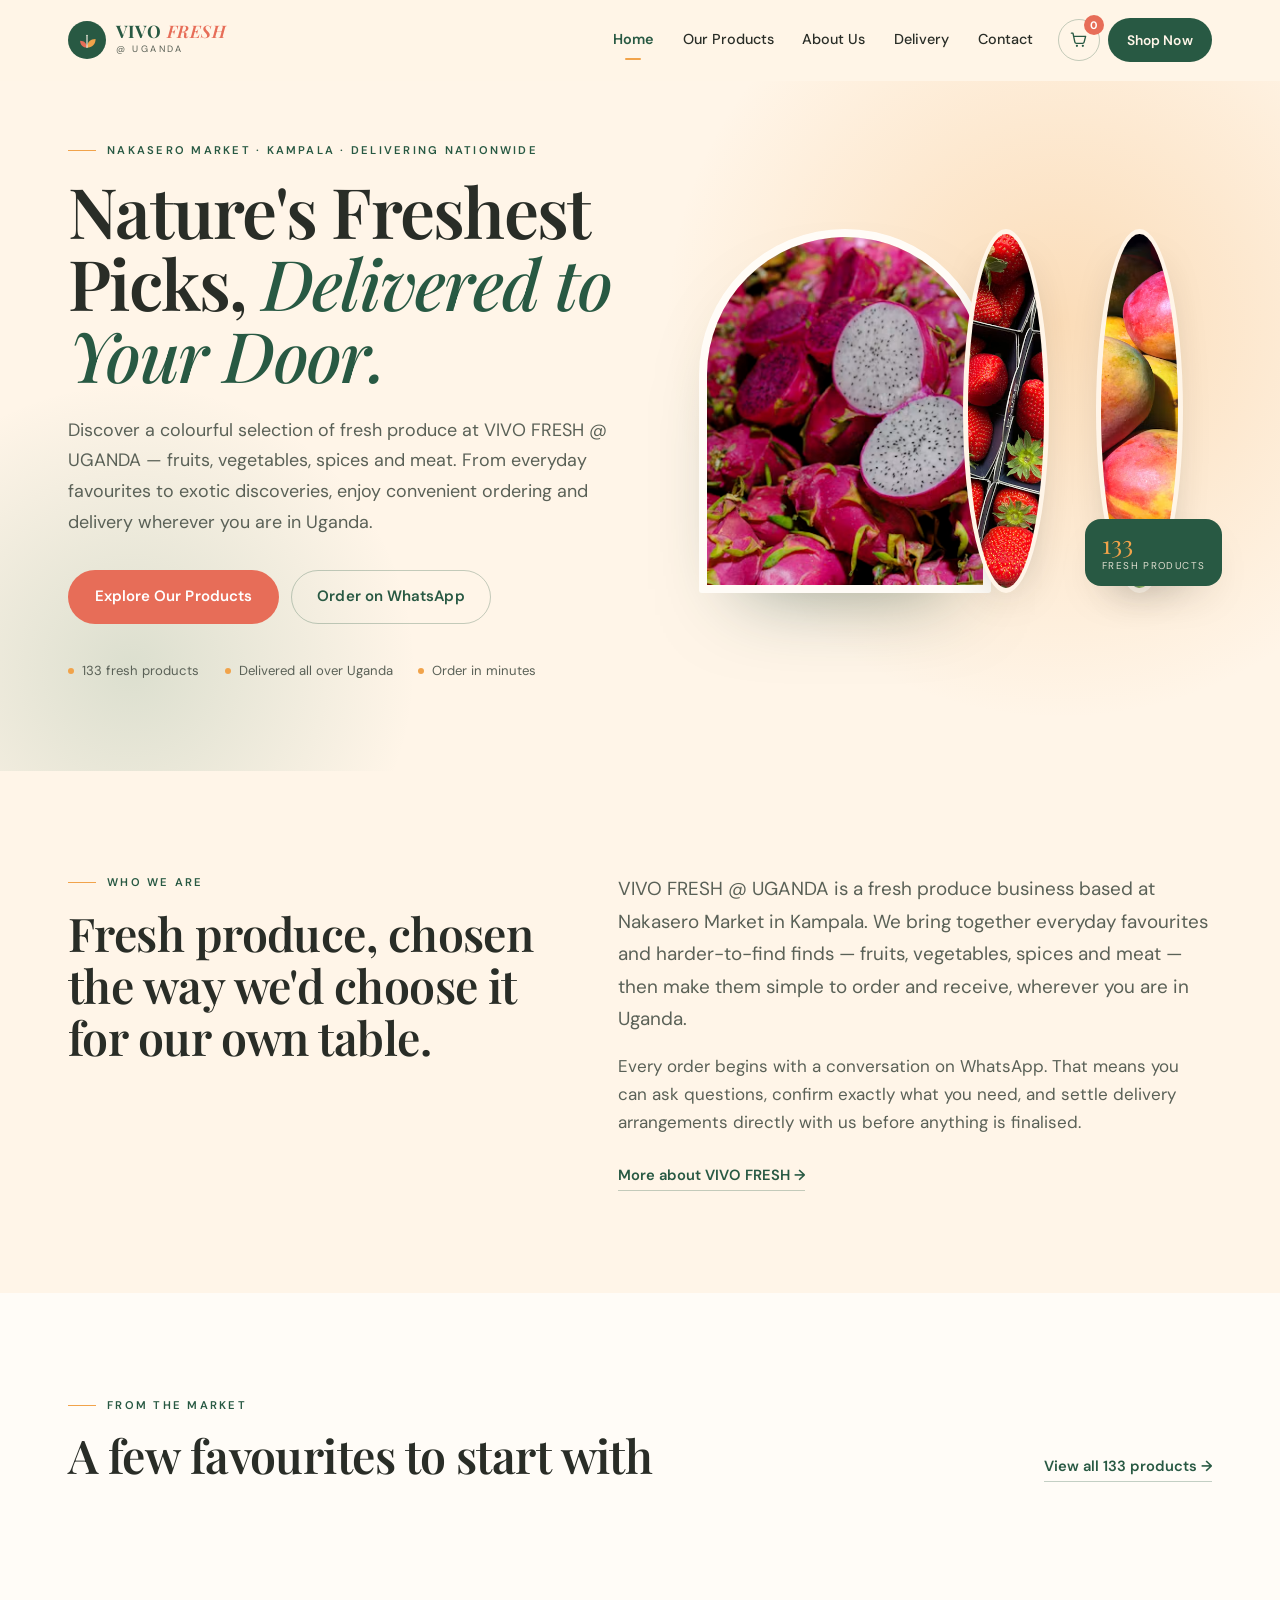
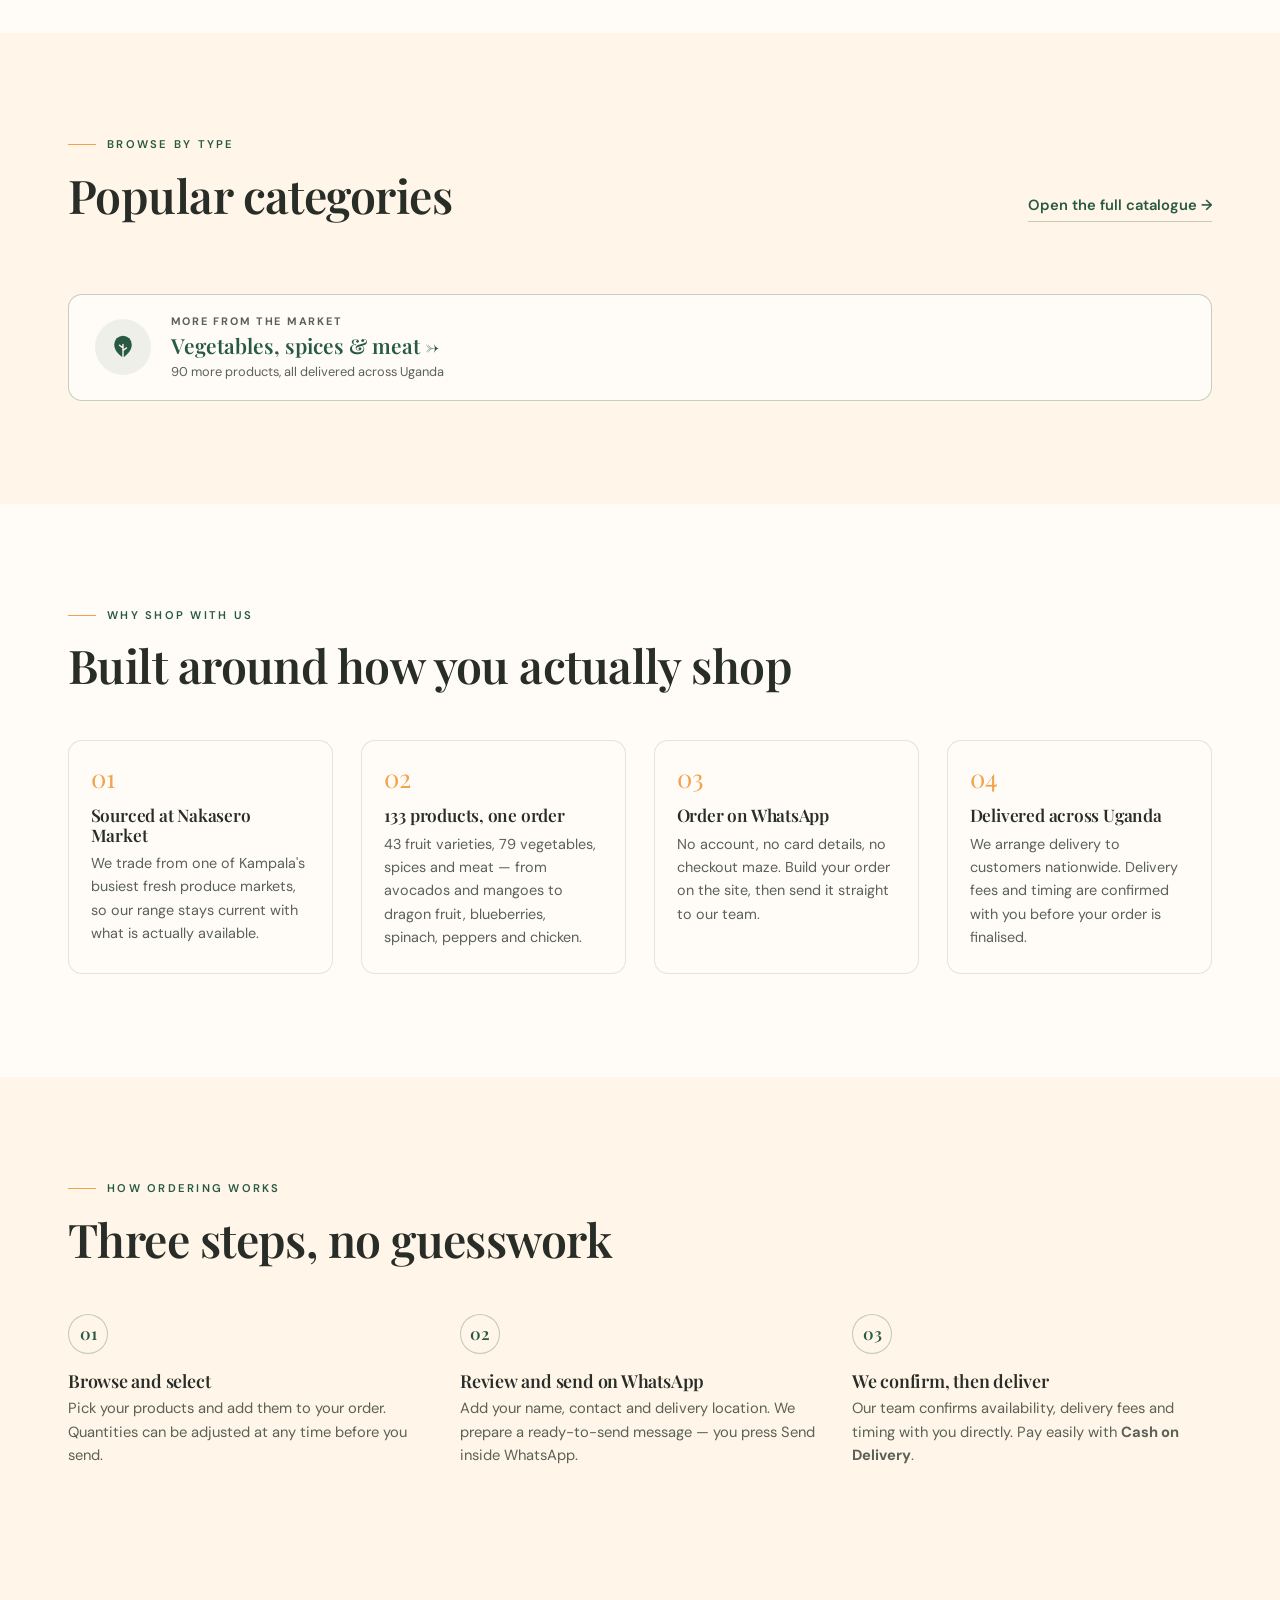
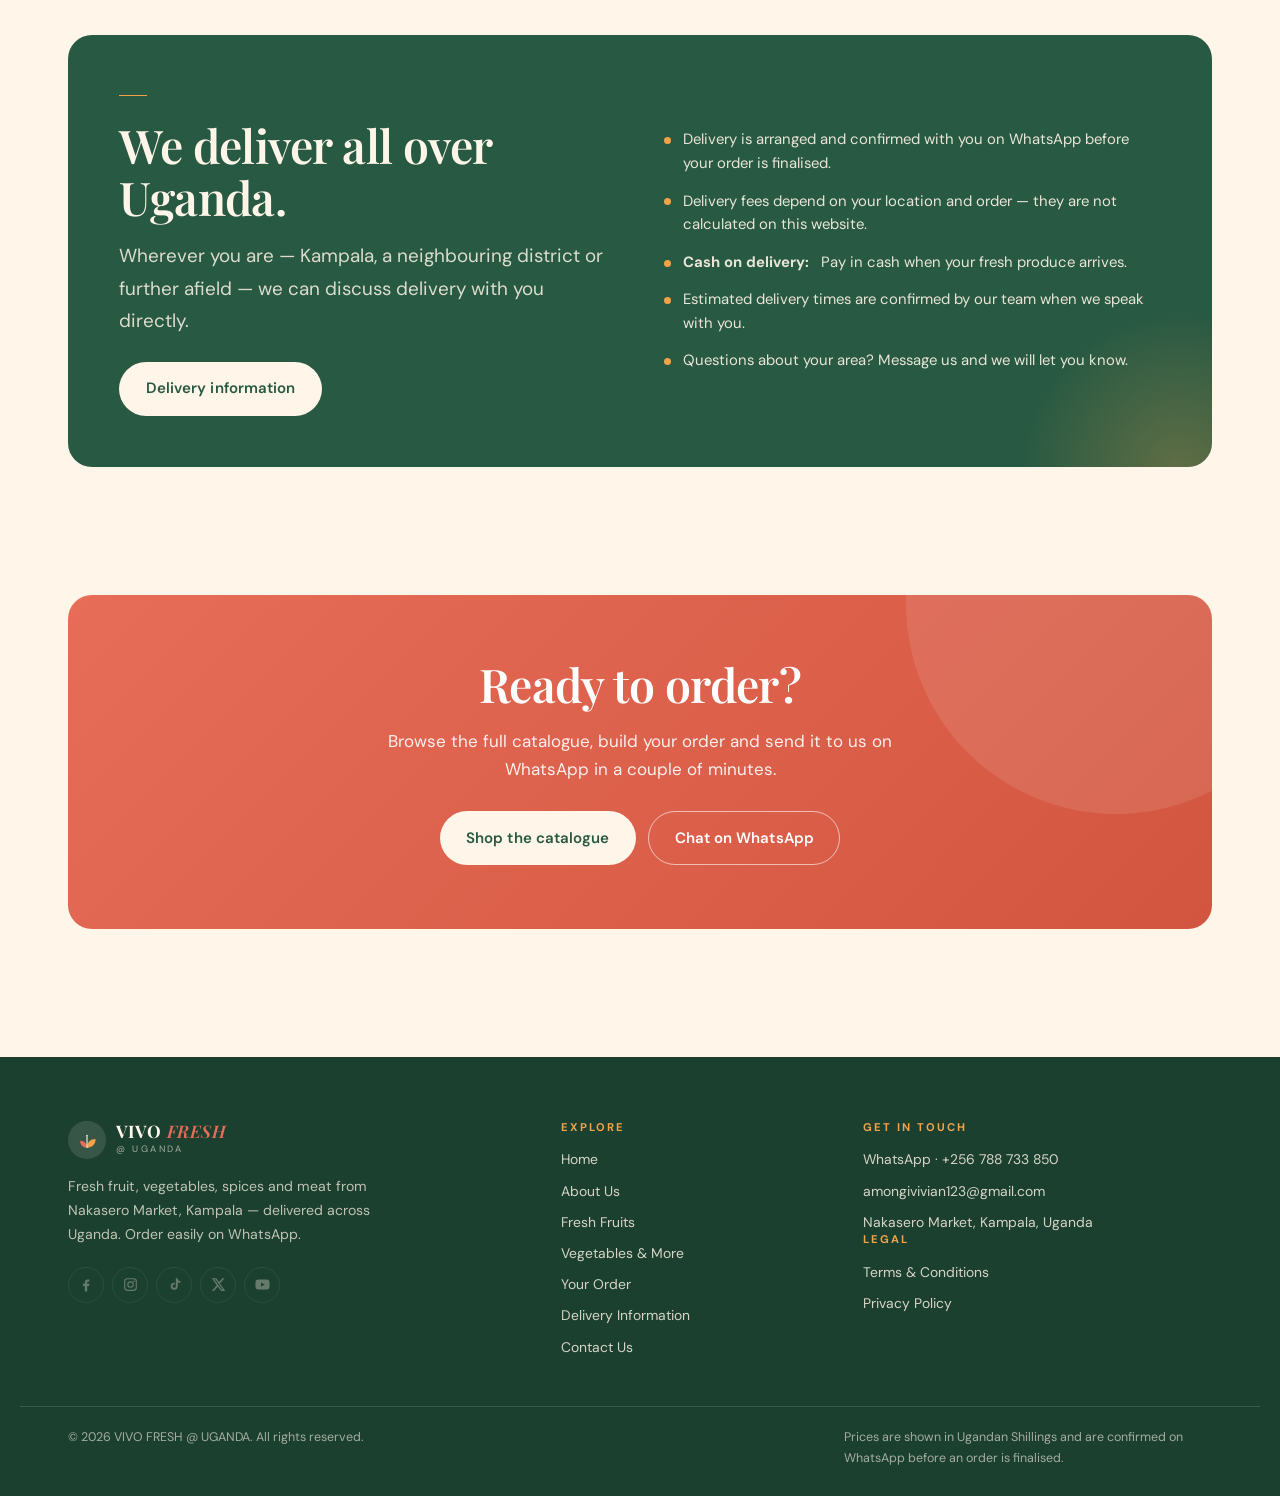
==== index.html @ 8c0b0920 "mobile view fixed and limited on text in forms" ====
<!doctype html>
<html lang="en" class="no-js">

<head>
    <meta charset="utf-8" />
    <meta name="viewport" content="width=device-width, initial-scale=1" />
    <title>
        VIVO FRESH @ UGANDA — Fresh Fruit, Vegetables, Spices &amp; Meat Delivered
    </title>
    <meta name="description"
        content="VIVO FRESH @ UGANDA brings fresh fruits, vegetables, spices and meat from Nakasero Market, Kampala to your door. 133 products. Order easily on WhatsApp, delivered all over Uganda." />
    <link rel="canonical" href="https://vivofreshuganda.com/" />
    <meta name="theme-color" content="#285943" />

    <meta property="og:type" content="website" />
    <meta property="og:site_name" content="VIVO FRESH @ UGANDA" />
    <meta property="og:title" content="VIVO FRESH @ UGANDA — Nature's Freshest Picks, Delivered to Your Door" />
    <meta property="og:description"
        content="Discover fresh fruits, vegetables, spices and meat from Nakasero Market, Kampala — delivered all over Uganda. Order on WhatsApp." />
    <meta property="og:url" content="https://vivofreshuganda.com/" />
    <meta property="og:image" content="https://vivofreshuganda.com/assets/images/banners/og-image.jpg" />
    <meta name="twitter:card" content="summary_large_image" />

    <link rel="icon"
        href="data:image/svg+xml,%3Csvg xmlns='http://www.w3.org/2000/svg' viewBox='0 0 64 64'%3E%3Crect width='64' height='64' rx='14' fill='%23285943'/%3E%3Cpath d='M32 48c0-13 9-22 22-22 0 13-9 22-22 22z' fill='%23F1A34A'/%3E%3Cpath d='M32 48c0-9.5-6.5-16-16-16 0 9.5 6.5 16 16 16z' fill='%23E76D58'/%3E%3C/svg%3E" />

    <link rel="preconnect" href="https://fonts.googleapis.com" />
    <link rel="preconnect" href="https://fonts.gstatic.com" crossorigin />
    <link
        href="https://fonts.googleapis.com/css2?family=DM+Sans:ital,opsz,wght@0,9..40,300;0,9..40,400;0,9..40,500;0,9..40,700;1,9..40,400&family=Playfair+Display:ital,wght@0,400;0,500;0,600;0,700;1,400;1,600&display=swap"
        rel="stylesheet" />

    <link rel="stylesheet" href="css/style.css" />
    <link rel="stylesheet" href="css/responsive.css" />
    <link rel="stylesheet" href="css/animations.css" />
    <script>
        document.documentElement.classList.remove("no-js");
        document.documentElement.classList.add("js");
    </script>

    <script type="application/ld+json">
      {
        "@context": "https://schema.org",
        "@type": "GroceryStore",
        "name": "VIVO FRESH @ UGANDA",
        "description": "Fresh fruit, vegetable, spice and meat retailer based at Nakasero Market, Kampala, delivering across Uganda.",
        "url": "https://vivofreshuganda.com/",
        "email": "amongivivian123@gmail.com",
        "telephone": "+256788733850",
        "priceRange": "UGX",
        "currenciesAccepted": "UGX",
        "address": {
          "@type": "PostalAddress",
          "streetAddress": "Nakasero Market",
          "addressLocality": "Kampala",
          "addressCountry": "UG"
        },
        "areaServed": { "@type": "Country", "name": "Uganda" }
      }
    </script>
</head>

<body>
    <a class="skip-link" href="#main">Skip to content</a>

    <header class="site-header" id="siteHeader">
        <div class="wrap header__inner">
            <a class="brand" href="index.html" aria-label="VIVO FRESH @ UGANDA — Home">
                <span class="brand__mark" aria-hidden="true">
                    <svg viewBox="0 0 32 32" fill="none">
                        <path d="M16 27c0-7.5 5-12.5 12.5-12.5C28.5 22 23.5 27 16 27Z" fill="#F1A34A" />
                        <path d="M16 27c0-6-4-10-10-10 0 6 4 10 10 10Z" fill="#E76D58" />
                        <path d="M16 27V9" stroke="#FFF5E8" stroke-width="1.6" stroke-linecap="round" />
                    </svg>
                </span>
                <span class="brand__text">
                    <span class="brand__name">VIVO <em>FRESH</em></span>
                    <span class="brand__sub">@ Uganda</span>
                </span>
            </a>

            <nav class="nav" id="primaryNav" aria-label="Primary navigation">
                <ul class="nav__list">
                    <li>
                        <a class="nav__link" href="index.html" aria-current="page">Home</a>
                    </li>
                    <li><a class="nav__link" href="products.html">Our Products</a></li>
                    <li><a class="nav__link" href="about.html">About Us</a></li>
                    <li><a class="nav__link" href="delivery.html">Delivery</a></li>
                    <li><a class="nav__link" href="contact.html">Contact</a></li>
                </ul>
                <a class="btn btn--coral nav__cta" href="products.html">Shop Now</a>
            </nav>

            <div class="header__actions">
                <a class="cart-link" href="cart.html" aria-label="View your order">
                    <svg viewBox="0 0 24 24" fill="none" aria-hidden="true">
                        <path d="M3 4h2l2.4 11.2a2 2 0 0 0 2 1.6h7.7a2 2 0 0 0 2-1.55L21 8H6" stroke="currentColor"
                            stroke-width="1.7" stroke-linecap="round" stroke-linejoin="round" />
                        <circle cx="10" cy="20" r="1.4" fill="currentColor" />
                        <circle cx="17.5" cy="20" r="1.4" fill="currentColor" />
                    </svg>
                    <span class="cart-link__count js-cart-count" data-count="0">0</span>
                </a>
                <a class="btn btn--primary btn--sm header__shop" href="products.html">Shop Now</a>
                <button class="nav-toggle" id="navToggle" type="button" aria-expanded="false" aria-controls="primaryNav"
                    aria-label="Open menu">
                    <span></span><span></span><span></span>
                </button>
            </div>
        </div>
    </header>

    <main id="main">
        <!-- ============ HERO ============ -->
        <section class="hero">
            <div class="hero__glow" aria-hidden="true"></div>
            <div class="hero__blob" aria-hidden="true"></div>
            <div class="wrap hero__inner">
                <div class="hero__copy">
                    <p class="eyebrow">
                        Nakasero Market · Kampala · Delivering nationwide
                    </p>
                    <h1 class="hero__title">
                        Nature's Freshest Picks, <em>Delivered to Your Door.</em>
                    </h1>
                    <p class="hero__lede">
                        Discover a colourful selection of fresh produce at VIVO FRESH @
                        UGANDA — fruits, vegetables, spices and meat. From everyday
                        favourites to exotic discoveries, enjoy convenient ordering and
                        delivery wherever you are in Uganda.
                    </p>
                    <div class="hero__actions">
                        <a class="btn btn--coral" href="products.html">Explore Our Products</a>
                        <a class="btn btn--ghost" href="#" data-wa="general">Order on WhatsApp</a>
                    </div>
                    <ul class="hero__meta">
                        <li>133 fresh products</li>
                        <li>Delivered all over Uganda</li>
                        <li>Order in minutes</li>
                    </ul>
                </div>

                <div class="hero__art">
                    <div class="hero__arch" data-media data-tone="exotic">
                        <img src="assets/images/fruits/dragon-fruit.avif"
                            alt="Fresh dragon fruit from VIVO FRESH @ UGANDA" width="440" height="550" onerror="
                  this.parentNode.classList.add('is-fallback');
                  this.remove();
                " />
                        <span class="media-fallback">Dragon Fruit</span>
                    </div>
                    <div class="hero__chip hero__chip--a" data-media data-tone="berries">
                        <img src="assets/images/fruits/strawberrie.avif" alt="Fresh strawberries" width="128"
                            height="128" onerror="
                  this.parentNode.classList.add('is-fallback');
                  this.remove();
                " />
                        <span class="media-fallback">Strawberries</span>
                    </div>
                    <div class="hero__chip hero__chip--b" data-media data-tone="tropical">
                        <img src="assets/images/fruits/mangoes.avif" alt="Fresh mangoes" width="128" height="128"
                            onerror="
                  this.parentNode.classList.add('is-fallback');
                  this.remove();
                " />
                        <span class="media-fallback">Mangoes</span>
                    </div>
                    <div class="hero__badge">
                        <span class="hero__badge-num">133</span>
                        <span class="hero__badge-txt">fresh products</span>
                    </div>
                </div>
            </div>
        </section>

        <!-- ============ INTRO ============ -->
        <section class="section intro">
            <div class="wrap intro__inner">
                <div class="intro__aside reveal">
                    <p class="eyebrow">Who we are</p>
                    <h2 class="h2">
                        Fresh produce, chosen the way we'd choose it for our own table.
                    </h2>
                </div>
                <div class="intro__body reveal">
                    <p class="lede">
                        VIVO FRESH @ UGANDA is a fresh produce business based at Nakasero
                        Market in Kampala. We bring together everyday favourites and
                        harder-to-find finds — fruits, vegetables, spices and meat — then
                        make them simple to order and receive, wherever you are in Uganda.
                    </p>
                    <p class="body-text" style="margin-top: 1rem">
                        Every order begins with a conversation on WhatsApp. That means you
                        can ask questions, confirm exactly what you need, and settle
                        delivery arrangements directly with us before anything is
                        finalised.
                    </p>
                    <p style="margin-top: 1.5rem">
                        <a class="link-arrow" href="about.html">More about VIVO FRESH →</a>
                    </p>
                </div>
            </div>
        </section>

        <!-- ============ FEATURED ============ -->
        <section class="section section--cream">
            <div class="wrap">
                <header class="section__head">
                    <div>
                        <p class="eyebrow">From the market</p>
                        <h2 class="h2">A few favourites to start with</h2>
                    </div>
                    <a class="link-arrow" href="products.html">View all 133 products →</a>
                </header>
                <div class="pgrid" id="featuredGrid"></div>
            </div>
        </section>

        <!-- ============ CATEGORIES ============ -->
        <section class="section">
            <div class="wrap">
                <header class="section__head">
                    <div>
                        <p class="eyebrow">Browse by type</p>
                        <h2 class="h2">Popular categories</h2>
                    </div>
                    <a class="link-arrow" href="products.html">Open the full catalogue →</a>
                </header>
                <div class="catgrid" id="categoryGrid"></div>
                <div style="margin-top: 1.5rem">
                    <a class="sector-switch" href="vegetables.html">
                        <span class="sector-switch__icon" aria-hidden="true">
                            <svg viewBox="0 0 32 32" fill="none">
                                <path d="M16 28c6-4 10-9 10-15a10 10 0 0 0-20 0c0 6 4 11 10 15z" fill="#285943" />
                                <path d="M16 28V13M16 17l-4-3M16 20l4-3" stroke="#FFF5E8" stroke-width="1.6"
                                    stroke-linecap="round" />
                            </svg>
                        </span>
                        <span class="sector-switch__text">
                            <span class="sector-switch__eyebrow">More from the market</span>
                            <span class="sector-switch__title">Vegetables, spices &amp; meat →</span>
                            <span class="sector-switch__sub">90 more products, all delivered across Uganda</span>
                        </span>
                    </a>
                </div>
            </div>
        </section>

        <!-- ============ WHY SHOP ============ -->
        <section class="section section--cream">
            <div class="wrap">
                <header class="section__head">
                    <div>
                        <p class="eyebrow">Why shop with us</p>
                        <h2 class="h2">Built around how you actually shop</h2>
                    </div>
                </header>
                <div class="valuegrid">
                    <article class="value reveal">
                        <span class="value__num">01</span>
                        <h3 class="value__title">Sourced at Nakasero Market</h3>
                        <p class="value__text">
                            We trade from one of Kampala's busiest fresh produce markets, so
                            our range stays current with what is actually available.
                        </p>
                    </article>
                    <article class="value reveal">
                        <span class="value__num">02</span>
                        <h3 class="value__title">133 products, one order</h3>
                        <p class="value__text">
                            43 fruit varieties, 79 vegetables, spices and meat — from
                            avocados and mangoes to dragon fruit, blueberries, spinach,
                            peppers and chicken.
                        </p>
                    </article>
                    <article class="value reveal">
                        <span class="value__num">03</span>
                        <h3 class="value__title">Order on WhatsApp</h3>
                        <p class="value__text">
                            No account, no card details, no checkout maze. Build your order
                            on the site, then send it straight to our team.
                        </p>
                    </article>
                    <article class="value reveal">
                        <span class="value__num">04</span>
                        <h3 class="value__title">Delivered across Uganda</h3>
                        <p class="value__text">
                            We arrange delivery to customers nationwide. Delivery fees and
                            timing are confirmed with you before your order is finalised.
                        </p>
                    </article>
                </div>
            </div>
        </section>

        <!-- ============ HOW IT WORKS ============ -->
        <section class="section">
            <div class="wrap">
                <header class="section__head">
                    <div>
                        <p class="eyebrow">How ordering works</p>
                        <h2 class="h2">Three steps, no guesswork</h2>
                    </div>
                </header>
                <div class="steps">
                    <div class="step reveal">
                        <h3 class="step__title">Browse and select</h3>
                        <p class="step__text">
                            Pick your products and add them to your order. Quantities can be
                            adjusted at any time before you send.
                        </p>
                    </div>
                    <div class="step reveal">
                        <h3 class="step__title">Review and send on WhatsApp</h3>
                        <p class="step__text">
                            Add your name, contact and delivery location. We prepare a
                            ready-to-send message — you press Send inside WhatsApp.
                        </p>
                    </div>
                    <div class="step reveal">
                        <h3 class="step__title">We confirm, then deliver</h3>
                        <p class="step__text">
                            Our team confirms availability, delivery fees and timing with you directly. Pay easily with <strong>Cash on Delivery</strong>.
                        </p>
                    </div>
                </div>
            </div>
        </section>

        <!-- ============ DELIVERY ============ -->
        <section class="section section--tight">
            <div class="wrap">
                <div class="delivery-panel reveal">
                    <div>
                        <p class="eyebrow">Nationwide delivery</p>
                        <h2 class="h2">We deliver all over Uganda.</h2>
                        <p class="lede" style="margin-top: 1rem">
                            Wherever you are — Kampala, a neighbouring district or further
                            afield — we can discuss delivery with you directly.
                        </p>
                        <p style="margin-top: 1.5rem">
                            <a class="btn btn--light" href="delivery.html">Delivery information</a>
                        </p>
                    </div>
                    <ul class="delivery-panel__list">
                        <li>
                            Delivery is arranged and confirmed with you on WhatsApp before
                            your order is finalised.
                        </li>
                        <li>
                            Delivery fees depend on your location and order — they are not
                            calculated on this website.
                        </li>
                        <li>
                            <strong>Cash on delivery:</strong> Pay in cash when your fresh
                            produce arrives.
                        </li>
                        <li>
                            Estimated delivery times are confirmed by our team when we speak
                            with you.
                        </li>
                        <li>
                            Questions about your area? Message us and we will let you know.
                        </li>
                    </ul>
                </div>
            </div>
        </section>

        <!-- ============ CTA ============ -->
        <section class="section section--tight">
            <div class="wrap">
                <div class="cta-banner reveal">
                    <h2 class="h2">Ready to order?</h2>
                    <p>
                        Browse the full catalogue, build your order and send it to us on
                        WhatsApp in a couple of minutes.
                    </p>
                    <div class="cta-banner__actions">
                        <a class="btn btn--light" href="products.html">Shop the catalogue</a>
                        <a class="btn btn--ghost" href="#" data-wa="general"
                            style="border-color: rgba(255, 255, 255, 0.6); color: #fff">Chat on WhatsApp</a>
                    </div>
                </div>
            </div>
        </section>
    </main>

    <footer class="site-footer">
        <div class="wrap footer__inner">
            <div class="footer__about">
                <a class="brand brand--footer" href="index.html" aria-label="VIVO FRESH @ UGANDA — Home">
                    <span class="brand__mark" aria-hidden="true">
                        <svg viewBox="0 0 32 32" fill="none">
                            <path d="M16 27c0-7.5 5-12.5 12.5-12.5C28.5 22 23.5 27 16 27Z" fill="#F1A34A" />
                            <path d="M16 27c0-6-4-10-10-10 0 6 4 10 10 10Z" fill="#E76D58" />
                            <path d="M16 27V9" stroke="#FFF5E8" stroke-width="1.6" stroke-linecap="round" />
                        </svg>
                    </span>
                    <span class="brand__text">
                        <span class="brand__name">VIVO <em>FRESH</em></span>
                        <span class="brand__sub">@ Uganda</span>
                    </span>
                </a>
                <p>
                    Fresh fruit, vegetables, spices and meat from Nakasero Market,
                    Kampala — delivered across Uganda. Order easily on WhatsApp.
                </p>
                <div class="footer__social" data-social-list aria-label="Social media"></div>
            </div>

            <nav class="footer__col" aria-label="Footer navigation">
                <h3>Explore</h3>
                <ul>
                    <li><a href="index.html">Home</a></li>
                    <li><a href="about.html">About Us</a></li>
                    <li><a href="products.html">Fresh Fruits</a></li>
                    <li><a href="vegetables.html">Vegetables &amp; More</a></li>
                    <li><a href="cart.html">Your Order</a></li>
                    <li><a href="delivery.html">Delivery Information</a></li>
                    <li><a href="contact.html">Contact Us</a></li>
                </ul>
            </nav>

            <div class="footer__col">
                <h3>Get in touch</h3>
                <ul>
                    <li>
                        <a href="https://wa.me/256788733850" target="_blank" rel="noopener">WhatsApp · +256 788 733
                            850</a>
                    </li>
                    <li>
                        <a href="mailto:amongivivian123@gmail.com">amongivivian123@gmail.com</a>
                    </li>
                    <li>Nakasero Market, Kampala, Uganda</li>
                </ul>
                <h3>Legal</h3>
                <ul>
                    <li><a href="legal/terms.html">Terms &amp; Conditions</a></li>
                    <li><a href="legal/privacy.html">Privacy Policy</a></li>
                </ul>
            </div>
        </div>

        <div class="wrap footer__base">
            <p>
                © <span class="js-year">2026</span> VIVO FRESH @ UGANDA. All rights
                reserved.
            </p>
            <p class="footer__note">
                Prices are shown in Ugandan Shillings and are confirmed on WhatsApp
                before an order is finalised.
            </p>
        </div>
    </footer>

    <script src="js/config.js"></script>
    <script src="js/data/fruits.js"></script>
    <script src="js/data/vegetables.js"></script>
    <script src="js/whatsapp.js"></script>
    <script src="js/cart.js"></script>
    <script src="js/products.js"></script>
    <script src="js/order-form.js"></script>
    <script src="js/main.js"></script>
</body>

</html>
---- css/style.css ----
/* ============================================================
   VIVO FRESH @ UGANDA — CORE STYLES
   ============================================================ */

/* ---------- Tokens ---------- */
:root {
  --green: #285943;
  --green-deep: #1c4030;
  --green-soft: #3c7a5c;
  --gold: #f1a34a;
  --gold-soft: #f7c98b;
  --coral: #e76d58;
  --coral-deep: #d2553f;
  --cream: #fff5e8;
  --cream-deep: #f6e7d2;
  --charcoal: #292d27;
  --muted: #5a6157;
  --white: #fffcf7;
  --line: rgba(40, 89, 67, 0.14);
  --line-strong: rgba(40, 89, 67, 0.28);

  --font-display: "Playfair Display", Georgia, "Times New Roman", serif;
  --font-sans:
    "DM Sans", system-ui, -apple-system, "Segoe UI", Roboto, sans-serif;

  --wrap: 1240px;
  --gutter: clamp(18px, 4vw, 48px);
  --header-h: 72px;

  --radius-sm: 8px;
  --radius: 14px;
  --radius-lg: 24px;

  --shadow-sm: 0 2px 10px rgba(41, 45, 39, 0.06);
  --shadow: 0 18px 44px -22px rgba(41, 45, 39, 0.38);
  --shadow-lg: 0 40px 80px -44px rgba(28, 64, 48, 0.5);

  --ease: cubic-bezier(0.22, 0.61, 0.36, 1);
}

/* ---------- Reset & base ---------- */
*,
*::before,
*::after {
  box-sizing: border-box;
}

html {
  -webkit-text-size-adjust: 100%;
  scroll-behavior: smooth;
  scroll-padding-top: calc(var(--header-h) + 16px);
}
@media (prefers-reduced-motion: reduce) {
  html {
    scroll-behavior: auto;
  }
}

body {
  margin: 0;
  font-family: var(--font-sans);
  font-size: clamp(1rem, 0.97rem + 0.18vw, 1.0625rem);
  line-height: 1.65;
  color: var(--charcoal);
  background: var(--cream);
  -webkit-font-smoothing: antialiased;
  -moz-osx-font-smoothing: grayscale;
  overflow-x: hidden;
}

img,
svg {
  max-width: 100%;
}
img {
  height: auto;
  display: block;
}
a {
  color: inherit;
}
button {
  font: inherit;
  color: inherit;
}
p {
  margin: 0;
}
ul,
ol {
  margin: 0;
  padding: 0;
  list-style: none;
}

h1,
h2,
h3,
h4 {
  font-family: var(--font-display);
  font-weight: 600;
  line-height: 1.12;
  letter-spacing: -0.012em;
  margin: 0;
  color: var(--charcoal);
}

:focus-visible {
  outline: 3px solid var(--gold);
  outline-offset: 3px;
  border-radius: 4px;
}

.skip-link {
  position: absolute;
  left: -9999px;
  top: 0;
  z-index: 999;
  background: var(--green);
  color: #fff;
  padding: 0.8rem 1.2rem;
  border-radius: 0 0 var(--radius-sm) 0;
  text-decoration: none;
  font-weight: 600;
}
.skip-link:focus {
  left: 0;
}

.sr-only {
  position: absolute;
  width: 1px;
  height: 1px;
  padding: 0;
  margin: -1px;
  overflow: hidden;
  clip: rect(0 0 0 0);
  white-space: nowrap;
  border: 0;
}

/* ---------- Layout utilities ---------- */
.wrap {
  width: 100%;
  max-width: var(--wrap);
  margin-inline: auto;
  padding-inline: var(--gutter);
}

.section {
  padding-block: clamp(56px, 8vw, 112px);
}
.section--tight {
  padding-block: clamp(40px, 5vw, 72px);
}
.section--cream {
  background: var(--white);
}
.section--green {
  background: var(--green);
  color: var(--cream);
}
.section--green h2,
.section--green h3 {
  color: var(--cream);
}

.section__head {
  display: flex;
  flex-wrap: wrap;
  align-items: flex-end;
  justify-content: space-between;
  gap: 1.25rem;
  margin-bottom: clamp(1.75rem, 4vw, 3rem);
}
.section__head > div {
  max-width: 46rem;
}

/* ---------- Typography helpers ---------- */
.eyebrow {
  display: flex;
  align-items: center;
  gap: 0.7rem;
  font-size: 0.7rem;
  letter-spacing: 0.2em;
  text-transform: uppercase;
  font-weight: 600;
  color: var(--green);
  margin-bottom: 1rem;
}
.eyebrow::before {
  content: "";
  width: 28px;
  height: 1px;
  background: var(--gold);
  flex: none;
}
.section--green .eyebrow {
  color: var(--gold);
}

.h1 {
  font-size: clamp(2.2rem, 1.4rem + 3.6vw, 3.9rem);
}
.h2 {
  font-size: clamp(1.75rem, 1.2rem + 2.2vw, 2.9rem);
}
.h3 {
  font-size: clamp(1.22rem, 1.05rem + 0.8vw, 1.6rem);
}

.lede {
  font-size: clamp(1.02rem, 0.98rem + 0.32vw, 1.18rem);
  color: var(--muted);
  line-height: 1.72;
  max-width: 40rem;
}
.section--green .lede {
  color: rgba(255, 245, 232, 0.84);
}

.body-text {
  color: var(--muted);
  max-width: 42rem;
}
.body-text + .body-text {
  margin-top: 1rem;
}

.link-arrow {
  display: inline-flex;
  align-items: center;
  gap: 0.5rem;
  font-weight: 600;
  font-size: 0.92rem;
  color: var(--green);
  text-decoration: none;
  border-bottom: 1px solid var(--line-strong);
  padding-bottom: 3px;
  transition:
    gap 0.25s var(--ease),
    border-color 0.25s var(--ease);
}
.link-arrow:hover {
  gap: 0.85rem;
  border-color: var(--green);
}

/* ---------- Buttons ---------- */
.btn {
  display: inline-flex;
  align-items: center;
  justify-content: center;
  gap: 0.55em;
  padding: 0.85rem 1.6rem;
  border-radius: 999px;
  border: 1px solid transparent;
  font-family: var(--font-sans);
  font-size: 0.94rem;
  font-weight: 600;
  letter-spacing: 0.005em;
  text-decoration: none;
  cursor: pointer;
  transition:
    transform 0.25s var(--ease),
    background 0.25s var(--ease),
    color 0.25s var(--ease),
    border-color 0.25s var(--ease),
    box-shadow 0.25s var(--ease);
  white-space: nowrap;
}
.btn:hover {
  transform: translateY(-2px);
}
.btn:active {
  transform: translateY(0);
}
.btn:disabled {
  opacity: 0.55;
  cursor: not-allowed;
  transform: none;
}

.btn--primary {
  background: var(--green);
  color: var(--cream);
}
.btn--primary:hover {
  background: var(--green-deep);
  box-shadow: var(--shadow);
}

.btn--coral {
  background: var(--coral);
  color: #fff;
}
.btn--coral:hover {
  background: var(--coral-deep);
  box-shadow: var(--shadow);
}

.btn--ghost {
  background: transparent;
  color: var(--green);
  border-color: var(--line-strong);
}
.btn--ghost:hover {
  background: var(--green);
  color: var(--cream);
  border-color: var(--green);
}

.btn--light {
  background: var(--cream);
  color: var(--green);
}
.btn--light:hover {
  background: #fff;
}

.btn--sm {
  padding: 0.6rem 1.15rem;
  font-size: 0.86rem;
}
.btn--block {
  width: 100%;
}

/* ============================================================
   HEADER
   ============================================================ */
.site-header {
  position: sticky;
  top: 0;
  z-index: 100;
  background: rgba(255, 245, 232, 0.88);
  -webkit-backdrop-filter: saturate(1.5) blur(14px);
  backdrop-filter: saturate(1.5) blur(14px);
  border-bottom: 1px solid transparent;
  transition:
    border-color 0.3s var(--ease),
    box-shadow 0.3s var(--ease),
    background 0.3s var(--ease);
}
.site-header.is-scrolled {
  border-bottom-color: var(--line);
  background: rgba(255, 245, 232, 0.97);
  box-shadow: 0 12px 30px -26px rgba(41, 45, 39, 0.6);
}

.header__inner {
  display: flex;
  align-items: center;
  gap: 0.75rem;
  min-height: var(--header-h);
}

.brand {
  display: inline-flex;
  align-items: center;
  gap: 0.6rem;
  text-decoration: none;
  color: var(--green);
  margin-right: auto;
}
.brand__mark {
  display: grid;
  place-items: center;
  width: 38px;
  height: 38px;
  border-radius: 50%;
  background: var(--green);
  flex: none;
}
.brand__mark svg {
  width: 22px;
  height: 22px;
  display: block;
}
.brand__name {
  font-family: var(--font-display);
  font-weight: 700;
  font-size: 1.08rem;
  letter-spacing: 0.035em;
  line-height: 1.05;
  display: block;
}
.brand__name em {
  font-style: italic;
  color: var(--coral);
  font-weight: 600;
}
.brand__sub {
  display: block;
  font-size: 0.58rem;
  letter-spacing: 0.26em;
  text-transform: uppercase;
  color: var(--muted);
  margin-top: 2px;
}

.nav {
  display: none;
}

.nav__list {
  display: flex;
  gap: 0.2rem;
}
.nav__link {
  position: relative;
  display: block;
  padding: 0.55rem 0.8rem;
  font-size: 0.9rem;
  font-weight: 500;
  color: var(--charcoal);
  text-decoration: none;
  border-radius: 999px;
  transition:
    background 0.25s var(--ease),
    color 0.25s var(--ease);
}
.nav__link:hover {
  background: rgba(40, 89, 67, 0.07);
  color: var(--green);
}
.nav__link[aria-current="page"] {
  color: var(--green);
  font-weight: 600;
}
.nav__link[aria-current="page"]::after {
  content: "";
  position: absolute;
  left: 50%;
  bottom: 0.05rem;
  transform: translateX(-50%);
  width: 16px;
  height: 2px;
  border-radius: 2px;
  background: var(--gold);
}

.header__actions {
  display: flex;
  align-items: center;
  gap: 0.5rem;
}
.header__shop {
  display: none;
}

.cart-link {
  position: relative;
  display: grid;
  place-items: center;
  width: 42px;
  height: 42px;
  border-radius: 50%;
  border: 1px solid var(--line-strong);
  color: var(--green);
  text-decoration: none;
  transition:
    background 0.25s var(--ease),
    border-color 0.25s var(--ease),
    color 0.25s var(--ease);
}
.cart-link:hover {
  background: var(--green);
  border-color: var(--green);
  color: var(--cream);
}
.cart-link svg {
  width: 19px;
  height: 19px;
}
.cart-link__count {
  position: absolute;
  top: -5px;
  right: -5px;
  min-width: 20px;
  height: 20px;
  padding: 0 5px;
  border-radius: 999px;
  background: var(--coral);
  color: #fff;
  font-size: 0.68rem;
  font-weight: 700;
  line-height: 1;
  display: grid;
  place-items: center;
}

.nav-toggle {
  display: grid;
  gap: 5px;
  width: 42px;
  height: 42px;
  padding: 12px 10px;
  border: 1px solid var(--line-strong);
  border-radius: 50%;
  background: transparent;
  cursor: pointer;
  align-content: center;
  justify-items: center;
}
.nav-toggle span {
  display: block;
  width: 18px;
  height: 1.8px;
  border-radius: 2px;
  background: var(--green);
  transition:
    transform 0.3s var(--ease),
    opacity 0.3s var(--ease);
}
body.nav-open .nav-toggle span:nth-child(1) {
  transform: translateY(6.8px) rotate(45deg);
}
body.nav-open .nav-toggle span:nth-child(2) {
  opacity: 0;
}
body.nav-open .nav-toggle span:nth-child(3) {
  transform: translateY(-6.8px) rotate(-45deg);
}

/* ============================================================
   HERO
   ============================================================ */
.hero {
  position: relative;
  overflow: hidden;
  padding-block: clamp(28px, 5vw, 60px) clamp(48px, 7vw, 96px);
}
.hero__glow {
  position: absolute;
  top: -30%;
  right: -18%;
  width: min(90vw, 900px);
  aspect-ratio: 1;
  background: radial-gradient(
    circle at 50% 50%,
    rgba(241, 163, 74, 0.3),
    rgba(241, 163, 74, 0) 62%
  );
  pointer-events: none;
  z-index: 0;
}
.hero__blob {
  position: absolute;
  left: -14%;
  bottom: -30%;
  width: min(70vw, 620px);
  aspect-ratio: 1;
  background: radial-gradient(
    circle at 50% 50%,
    rgba(60, 122, 92, 0.18),
    rgba(60, 122, 92, 0) 65%
  );
  pointer-events: none;
  z-index: 0;
}
.hero__inner {
  position: relative;
  z-index: 1;
  display: grid;
  gap: clamp(2.25rem, 5vw, 3.5rem);
  align-items: center;
}

.hero__title {
  font-size: clamp(2.35rem, 1.4rem + 4.4vw, 4.35rem);
  line-height: 1.03;
  letter-spacing: -0.025em;
  max-width: 15ch;
}
.hero__title em {
  font-style: italic;
  color: var(--green);
  font-weight: 500;
}

.hero__lede {
  margin-top: 1.5rem;
  max-width: 34rem;
  color: var(--muted);
  font-size: clamp(1rem, 0.96rem + 0.34vw, 1.12rem);
  line-height: 1.72;
}

.hero__actions {
  display: flex;
  flex-wrap: wrap;
  gap: 0.75rem;
  margin-top: 2rem;
}

.hero__meta {
  display: flex;
  flex-wrap: wrap;
  gap: 0.45rem 1.6rem;
  margin-top: 2.25rem;
  font-size: 0.82rem;
  color: var(--muted);
}
.hero__meta li {
  display: flex;
  align-items: center;
  gap: 0.5rem;
}
.hero__meta li::before {
  content: "";
  width: 6px;
  height: 6px;
  border-radius: 50%;
  background: var(--gold);
  flex: none;
}

/* Hero artwork */
.hero__art {
  position: relative;
  display: flex;
  justify-content: center;
  padding-block: clamp(1.5rem, 4vw, 2.5rem);
}
.hero__arch {
  position: relative;
  width: min(100%, 360px);
  aspect-ratio: 4 / 5;
  border-radius: 999px 999px 20px 20px;
  overflow: hidden;
  border: 8px solid var(--white);
  box-shadow: var(--shadow-lg);
}
.hero__chip {
  position: absolute;
  width: clamp(78px, 21vw, 128px);
  aspect-ratio: 1;
  border-radius: 50%;
  overflow: hidden;
  border: 5px solid var(--cream);
  box-shadow: var(--shadow);
  z-index: 2;
}
.hero__chip--a {
  left: 0;
  bottom: 16%;
}
.hero__chip--b {
  right: 0;
  top: 10%;
}

.hero__badge {
  position: absolute;
  right: 0;
  bottom: 4%;
  z-index: 3;
  display: flex;
  flex-direction: column;
  gap: 0.15rem;
  padding: 0.85rem 1.05rem;
  border-radius: 16px;
  background: var(--green);
  color: var(--cream);
  box-shadow: var(--shadow);
  max-width: 60%;
}
.hero__badge-num {
  font-family: var(--font-display);
  font-size: 1.55rem;
  line-height: 1;
  color: var(--gold);
}
.hero__badge-txt {
  font-size: 0.62rem;
  letter-spacing: 0.14em;
  text-transform: uppercase;
  opacity: 0.85;
  line-height: 1.3;
}

/* ---------- Media + fallback system ---------- */
[data-media] {
  position: relative;
  overflow: hidden;
  background: var(--cream-deep);
}
[data-media] img {
  width: 100%;
  height: 100%;
  object-fit: cover;
  display: block;
}
.media-fallback {
  position: absolute;
  inset: 0;
  display: none;
  align-items: center;
  justify-content: center;
  padding: 1rem;
  text-align: center;
  font-family: var(--font-display);
  font-size: 1rem;
  font-style: italic;
  line-height: 1.25;
  color: rgba(255, 255, 255, 0.95);
  background: linear-gradient(150deg, #4e8f6b, #285943 60%, #1c4030);
}
[data-media].is-fallback .media-fallback {
  display: flex;
}

[data-tone="tropical"] .media-fallback {
  background: linear-gradient(150deg, #57a077, #285943 65%, #1c4030);
}
[data-tone="berries"] .media-fallback {
  background: linear-gradient(150deg, #e98570, #8e2f3c);
}
[data-tone="citrus"] .media-fallback {
  background: linear-gradient(150deg, #f1a34a, #c07320);
}
[data-tone="exotic"] .media-fallback {
  background: linear-gradient(150deg, #3c7a5c, #b8543f);
}
[data-tone="everyday"] .media-fallback {
  background: linear-gradient(150deg, #8fb79b, #285943);
}
[data-tone="seasonal"] .media-fallback {
  background: linear-gradient(150deg, #e7a05a, #a8492f);
}
/* Vegetable / spice / meat fallback tones */
[data-tone="leafy"] .media-fallback {
  background: linear-gradient(150deg, #6ba368, #2f5d3a);
}
[data-tone="root"] .media-fallback {
  background: linear-gradient(150deg, #c77b3e, #7a3e1e);
}
[data-tone="chilli"] .media-fallback {
  background: linear-gradient(150deg, #d64b3a, #7a1e14);
}
[data-tone="tomato"] .media-fallback {
  background: linear-gradient(150deg, #d95a45, #8b2e22);
}
[data-tone="beans"] .media-fallback {
  background: linear-gradient(150deg, #7fa35a, #3e5c24);
}
[data-tone="gourd"] .media-fallback {
  background: linear-gradient(150deg, #9dbb6c, #4e6b2a);
}
[data-tone="mushroom"] .media-fallback {
  background: linear-gradient(150deg, #a08871, #4e3c2b);
}
[data-tone="herb"] .media-fallback {
  background: linear-gradient(150deg, #79a86c, #345a29);
}
[data-tone="veg"] .media-fallback {
  background: linear-gradient(150deg, #6e9b57, #2f5124);
}
[data-tone="spice"] .media-fallback {
  background: linear-gradient(150deg, #c07a2e, #6e3e12);
}
[data-tone="meat"] .media-fallback {
  background: linear-gradient(150deg, #a8574a, #5e2620);
}

/* ============================================================
   INTRO
   ============================================================ */
.intro__inner {
  display: grid;
  gap: clamp(1.5rem, 4vw, 3.5rem);
}
.intro__aside .h2 {
  max-width: 18ch;
}

/* ============================================================
   PRODUCT CARDS
   ============================================================ */
.pgrid {
  display: grid;
  grid-template-columns: repeat(auto-fill, minmax(150px, 1fr));
  gap: clamp(0.75rem, 2vw, 1.25rem);
}

.pcard {
  display: flex;
  flex-direction: column;
  background: var(--white);
  border: 1px solid var(--line);
  border-radius: var(--radius);
  overflow: hidden;
  transition:
    transform 0.35s var(--ease),
    box-shadow 0.35s var(--ease),
    border-color 0.35s var(--ease);
}
.pcard:hover {
  transform: translateY(-4px);
  box-shadow: var(--shadow);
  border-color: var(--line-strong);
}

.pcard__media {
  position: relative;
  aspect-ratio: 1 / 1;
}
.pcard__media img {
  transition: transform 0.7s var(--ease);
}
.pcard:hover .pcard__media img {
  transform: scale(1.055);
}

.pcard__tag {
  position: absolute;
  top: 0.55rem;
  left: 0.55rem;
  z-index: 2;
  padding: 0.22rem 0.55rem;
  border-radius: 999px;
  background: rgba(255, 252, 247, 0.92);
  color: var(--green);
  font-size: 0.6rem;
  font-weight: 700;
  letter-spacing: 0.09em;
  text-transform: uppercase;
  -webkit-backdrop-filter: blur(6px);
  backdrop-filter: blur(6px);
}

.pcard__body {
  display: flex;
  flex-direction: column;
  gap: 0.2rem;
  flex: 1;
  padding: 0.85rem 0.9rem 1rem;
}
.pcard__name {
  font-family: var(--font-display);
  font-size: 1rem;
  font-weight: 600;
  line-height: 1.22;
}
.pcard__unit {
  font-size: 0.74rem;
  color: var(--muted);
  letter-spacing: 0.015em;
}
.pcard__note {
  font-size: 0.68rem;
  color: var(--coral-deep);
  font-weight: 600;
  line-height: 1.3;
}
.pcard__foot {
  margin-top: auto;
  padding-top: 0.8rem;
  display: flex;
  align-items: center;
  justify-content: space-between;
  gap: 0.5rem;
}
.pcard__price {
  font-size: 0.92rem;
  font-weight: 700;
  letter-spacing: -0.015em;
  color: var(--green);
}
.pcard__price--var {
  font-size: 0.78rem;
}

.pcard__add {
  display: inline-flex;
  align-items: center;
  gap: 0.3rem;
  padding: 0.44rem 0.85rem;
  border-radius: 999px;
  border: 1px solid var(--line-strong);
  background: transparent;
  color: var(--green);
  font-size: 0.78rem;
  font-weight: 700;
  cursor: pointer;
  transition:
    background 0.25s var(--ease),
    color 0.25s var(--ease),
    border-color 0.25s var(--ease),
    transform 0.25s var(--ease);
}
.pcard__add:hover {
  background: var(--green);
  border-color: var(--green);
  color: var(--cream);
}
.pcard__add:active {
  transform: scale(0.96);
}
.pcard__add.is-added {
  background: var(--gold);
  border-color: var(--gold);
  color: var(--charcoal);
}

/* ============================================================
   CATEGORY TILES
   ============================================================ */
.catgrid {
  display: grid;
  grid-template-columns: repeat(auto-fit, minmax(150px, 1fr));
  gap: clamp(0.7rem, 2vw, 1.1rem);
}
.cattile {
  position: relative;
  display: flex;
  flex-direction: column;
  justify-content: flex-end;
  min-height: 158px;
  padding: 1rem;
  border-radius: var(--radius);
  text-decoration: none;
  color: var(--cream);
  overflow: hidden;
  isolation: isolate;
  background: linear-gradient(150deg, #4e8f6b, #285943 62%, #1c4030);
  transition:
    transform 0.35s var(--ease),
    box-shadow 0.35s var(--ease);
}
.cattile[data-tone="berries"] {
  background: linear-gradient(150deg, #e98570, #8e2f3c);
}
.cattile[data-tone="citrus"] {
  background: linear-gradient(150deg, #f1a34a, #c07320);
}
.cattile[data-tone="exotic"] {
  background: linear-gradient(150deg, #3c7a5c, #b8543f);
}
.cattile[data-tone="everyday"] {
  background: linear-gradient(150deg, #8fb79b, #285943);
}
.cattile[data-tone="seasonal"] {
  background: linear-gradient(150deg, #e7a05a, #a8492f);
}

.cattile:hover {
  transform: translateY(-4px);
  box-shadow: var(--shadow);
}
.cattile__glow {
  position: absolute;
  inset: auto -30% -60% auto;
  width: 170px;
  height: 170px;
  border-radius: 50%;
  background: rgba(255, 255, 255, 0.14);
  z-index: -1;
  transition: transform 0.5s var(--ease);
}
.cattile:hover .cattile__glow {
  transform: scale(1.25);
}
.cattile__name {
  font-family: var(--font-display);
  font-size: 1.05rem;
  font-weight: 600;
  line-height: 1.2;
}
.cattile__count {
  font-size: 0.7rem;
  letter-spacing: 0.1em;
  text-transform: uppercase;
  opacity: 0.8;
  margin-top: 0.25rem;
}
.cattile__arrow {
  position: absolute;
  top: 0.9rem;
  right: 1rem;
  font-size: 1rem;
  opacity: 0;
  transform: translateX(-6px);
  transition:
    opacity 0.3s var(--ease),
    transform 0.3s var(--ease);
}
.cattile:hover .cattile__arrow {
  opacity: 1;
  transform: translateX(0);
}

/* ============================================================
   FEATURE / VALUE CARDS
   ============================================================ */
.valuegrid {
  display: grid;
  grid-template-columns: repeat(auto-fit, minmax(220px, 1fr));
  gap: clamp(1rem, 2.5vw, 1.75rem);
}
.value {
  padding: 1.5rem 1.35rem;
  border: 1px solid var(--line);
  border-radius: var(--radius);
  background: var(--white);
  transition:
    border-color 0.3s var(--ease),
    box-shadow 0.3s var(--ease);
}
.value:hover {
  border-color: var(--line-strong);
  box-shadow: var(--shadow-sm);
}
.value__num {
  display: block;
  font-family: var(--font-display);
  font-size: 1.6rem;
  color: var(--gold);
  line-height: 1;
  margin-bottom: 0.9rem;
}
.value__title {
  font-family: var(--font-display);
  font-size: 1.08rem;
  font-weight: 600;
  margin-bottom: 0.5rem;
}
.value__text {
  font-size: 0.9rem;
  color: var(--muted);
  line-height: 1.62;
}

/* ============================================================
   HOW IT WORKS
   ============================================================ */
.steps {
  display: grid;
  gap: 1.5rem;
  counter-reset: step;
}
.step {
  position: relative;
  padding-left: 3.4rem;
}
.step::before {
  counter-increment: step;
  content: counter(step, decimal-leading-zero);
  position: absolute;
  left: 0;
  top: -0.15rem;
  font-family: var(--font-display);
  font-size: 1.05rem;
  font-weight: 600;
  color: var(--green);
  width: 2.5rem;
  height: 2.5rem;
  border-radius: 50%;
  border: 1px solid var(--line-strong);
  display: grid;
  place-items: center;
  background: var(--cream);
}
.step__title {
  font-family: var(--font-display);
  font-size: 1.12rem;
  font-weight: 600;
  margin-bottom: 0.35rem;
}
.step__text {
  font-size: 0.92rem;
  color: var(--muted);
  line-height: 1.62;
}

/* ============================================================
   DELIVERY PANEL
   ============================================================ */
.delivery-panel {
  display: grid;
  gap: clamp(1.5rem, 4vw, 3rem);
  padding: clamp(1.75rem, 4vw, 3.25rem);
  border-radius: var(--radius-lg);
  background: var(--green);
  color: var(--cream);
  position: relative;
  overflow: hidden;
}
.delivery-panel::after {
  content: "";
  position: absolute;
  right: -12%;
  bottom: -40%;
  width: 340px;
  height: 340px;
  border-radius: 50%;
  background: radial-gradient(
    circle,
    rgba(241, 163, 74, 0.28),
    transparent 66%
  );
  pointer-events: none;
}
.delivery-panel .h2 {
  color: var(--cream);
  max-width: 16ch;
}
.delivery-panel .lede {
  color: rgba(255, 245, 232, 0.84);
}

.delivery-panel__list {
  display: grid;
  gap: 0.85rem;
  position: relative;
  z-index: 1;
}
.delivery-panel__list li {
  display: flex;
  gap: 0.75rem;
  font-size: 0.93rem;
  line-height: 1.6;
  color: rgba(255, 245, 232, 0.9);
}
.delivery-panel__list li::before {
  content: "";
  flex: none;
  width: 7px;
  height: 7px;
  margin-top: 0.55rem;
  border-radius: 50%;
  background: var(--gold);
}

/* ============================================================
   CTA BANNER
   ============================================================ */
.cta-banner {
  position: relative;
  overflow: hidden;
  padding: clamp(2.25rem, 5vw, 4rem);
  border-radius: var(--radius-lg);
  background: linear-gradient(135deg, var(--coral), var(--coral-deep));
  color: #fff;
  text-align: center;
  isolation: isolate;
}
.cta-banner::before {
  content: "";
  position: absolute;
  inset: -60% -10% auto auto;
  width: 420px;
  height: 420px;
  border-radius: 50%;
  background: rgba(255, 255, 255, 0.1);
  z-index: -1;
}
.cta-banner .h2 {
  color: #fff;
  max-width: 22ch;
  margin-inline: auto;
}
.cta-banner p {
  color: rgba(255, 255, 255, 0.9);
  max-width: 44ch;
  margin: 1rem auto 1.75rem;
}
.cta-banner__actions {
  display: flex;
  flex-wrap: wrap;
  gap: 0.75rem;
  justify-content: center;
}

/* ============================================================
   PAGE HERO (inner pages)
   ============================================================ */
.page-hero {
  position: relative;
  padding-block: clamp(2.5rem, 6vw, 5rem) clamp(2rem, 4vw, 3rem);
  overflow: hidden;
}
.page-hero__inner {
  position: relative;
  z-index: 1;
  max-width: 44rem;
}
.page-hero .h1 {
  max-width: 20ch;
}
.page-hero .lede {
  margin-top: 1.1rem;
}

.breadcrumb {
  display: flex;
  flex-wrap: wrap;
  gap: 0.5rem;
  font-size: 0.78rem;
  color: var(--muted);
  margin-bottom: 1.25rem;
}
.breadcrumb a {
  text-decoration: none;
}
.breadcrumb a:hover {
  color: var(--green);
  text-decoration: underline;
}
.breadcrumb span[aria-current] {
  color: var(--charcoal);
}

/* ============================================================
   CATALOGUE TOOLBAR
   ============================================================ */
.toolbar {
  display: grid;
  gap: 1rem;
  margin-bottom: clamp(1.5rem, 3vw, 2.25rem);
}
.toolbar__search {
  position: relative;
  display: flex;
  align-items: center;
  background: var(--white);
  border: 1px solid var(--line-strong);
  border-radius: 999px;
  padding: 0 0.5rem 0 1rem;
  transition:
    border-color 0.25s var(--ease),
    box-shadow 0.25s var(--ease);
}
.toolbar__search:focus-within {
  border-color: var(--green);
  box-shadow: 0 0 0 4px rgba(40, 89, 67, 0.1);
}
.toolbar__search svg {
  width: 18px;
  height: 18px;
  color: var(--muted);
  flex: none;
}
.toolbar__search input {
  flex: 1;
  min-width: 0;
  border: 0;
  background: transparent;
  padding: 0.85rem 0.75rem;
  font-family: inherit;
  font-size: 0.95rem;
  color: var(--charcoal);
}
.toolbar__search input:focus {
  outline: none;
}
.toolbar__search input::placeholder {
  color: #9aa096;
}
.toolbar__clear {
  flex: none;
  width: 32px;
  height: 32px;
  border: 0;
  border-radius: 50%;
  background: rgba(40, 89, 67, 0.08);
  color: var(--green);
  font-size: 1.1rem;
  line-height: 1;
  cursor: pointer;
}
.toolbar__clear:hover {
  background: rgba(40, 89, 67, 0.16);
}

.chips {
  display: flex;
  flex-wrap: wrap;
  gap: 0.45rem;
}
.chip {
  display: inline-flex;
  align-items: center;
  gap: 0.4rem;
  padding: 0.48rem 0.95rem;
  border-radius: 999px;
  border: 1px solid var(--line-strong);
  background: transparent;
  color: var(--charcoal);
  font-size: 0.82rem;
  font-weight: 500;
  cursor: pointer;
  transition:
    background 0.25s var(--ease),
    color 0.25s var(--ease),
    border-color 0.25s var(--ease);
}
.chip:hover {
  border-color: var(--green);
  color: var(--green);
}
.chip[aria-pressed="true"] {
  background: var(--green);
  border-color: var(--green);
  color: var(--cream);
}
.chip__n {
  font-size: 0.7rem;
  opacity: 0.7;
  font-variant-numeric: tabular-nums;
}

.toolbar__count {
  font-size: 0.82rem;
  color: var(--muted);
  font-variant-numeric: tabular-nums;
}

/* Empty state */
.empty-state {
  text-align: center;
  padding: clamp(2.5rem, 6vw, 4rem) 1rem;
  border: 1px dashed var(--line-strong);
  border-radius: var(--radius);
  background: var(--white);
}
.empty-state h3 {
  margin-bottom: 0.5rem;
}
.empty-state p {
  color: var(--muted);
  font-size: 0.93rem;
  margin-bottom: 1.25rem;
}

/* ============================================================
   CART
   ============================================================ */
.cart-layout {
  display: grid;
  gap: clamp(1.5rem, 3vw, 2.5rem);
  align-items: start;
}
.cart-main {
  display: grid;
  gap: 1rem;
}

.citem {
  display: grid;
  grid-template-columns: 76px 1fr;
  gap: 0.9rem 1rem;
  padding: 0.9rem;
  border: 1px solid var(--line);
  border-radius: var(--radius);
  background: var(--white);
  align-items: start;
}
.citem__media {
  width: 76px;
  height: 76px;
  border-radius: var(--radius-sm);
  overflow: hidden;
  flex: none;
}
.citem__media .media-fallback {
  font-size: 0.58rem;
  padding: 0.3rem;
}
.citem__name {
  font-family: var(--font-display);
  font-size: 1rem;
  font-weight: 600;
  line-height: 1.25;
  margin-bottom: 0.2rem;
}
.citem__price {
  font-size: 0.82rem;
  color: var(--muted);
}
.citem__price--var {
  color: var(--charcoal);
  font-weight: 600;
}
.citem__flag {
  font-size: 0.72rem;
  color: var(--coral-deep);
  font-weight: 600;
  margin-top: 0.15rem;
}

.citem__controls {
  grid-column: 1 / -1;
  display: flex;
  flex-wrap: wrap;
  align-items: center;
  justify-content: space-between;
  gap: 0.65rem;
  padding-top: 0.75rem;
  border-top: 1px solid var(--line);
}

.stepper {
  display: inline-flex;
  align-items: center;
  border: 1px solid var(--line-strong);
  border-radius: 999px;
  overflow: hidden;
  background: var(--cream);
}
.stepper__btn {
  width: 34px;
  height: 34px;
  border: 0;
  background: transparent;
  color: var(--green);
  font-size: 1.05rem;
  line-height: 1;
  cursor: pointer;
  transition: background 0.2s var(--ease);
}
.stepper__btn:hover {
  background: rgba(40, 89, 67, 0.1);
}
.stepper__input {
  width: 46px;
  height: 34px;
  border: 0;
  background: transparent;
  text-align: center;
  font-family: inherit;
  font-size: 0.9rem;
  font-weight: 600;
  color: var(--charcoal);
  -moz-appearance: textfield;
}
.stepper__input::-webkit-outer-spin-button,
.stepper__input::-webkit-inner-spin-button {
  -webkit-appearance: none;
  margin: 0;
}

.citem__total {
  font-weight: 700;
  font-size: 0.92rem;
  color: var(--green);
  font-variant-numeric: tabular-nums;
}
.citem__total--var {
  color: var(--coral-deep);
  font-size: 0.8rem;
  font-weight: 600;
}

.citem__remove {
  border: 0;
  background: transparent;
  color: var(--muted);
  font-size: 0.78rem;
  text-decoration: underline;
  cursor: pointer;
  padding: 0.25rem;
}
.citem__remove:hover {
  color: var(--coral-deep);
}

/* Summary */
.summary__card {
  padding: clamp(1.25rem, 3vw, 1.75rem);
  border: 1px solid var(--line);
  border-radius: var(--radius);
  background: var(--white);
  box-shadow: var(--shadow-sm);
}
.summary__title {
  font-family: var(--font-display);
  font-size: 1.25rem;
  margin-bottom: 1.1rem;
}
.summary__rows {
  display: grid;
  gap: 0.7rem;
  margin: 0 0 1rem;
}
.summary__rows > div {
  display: flex;
  justify-content: space-between;
  gap: 1rem;
  font-size: 0.88rem;
  padding-bottom: 0.7rem;
  border-bottom: 1px dashed var(--line);
}
.summary__rows dt {
  color: var(--muted);
}
.summary__rows dd {
  margin: 0;
  font-weight: 600;
  font-variant-numeric: tabular-nums;
}
.summary__muted {
  color: var(--muted);
  font-weight: 500 !important;
  font-size: 0.82rem;
}

.summary__total {
  display: flex;
  justify-content: space-between;
  align-items: baseline;
  gap: 1rem;
  padding: 0.35rem 0 1.1rem;
  font-size: 0.95rem;
}
.summary__total strong {
  font-family: var(--font-display);
  font-size: 1.4rem;
  color: var(--green);
  font-variant-numeric: tabular-nums;
}

.summary__var {
  padding: 0.9rem 1rem;
  border-radius: var(--radius-sm);
  background: rgba(231, 109, 88, 0.09);
  border: 1px solid rgba(231, 109, 88, 0.28);
  margin-bottom: 1rem;
}
.summary__var-title {
  font-family: var(--font-sans);
  font-size: 0.78rem;
  font-weight: 700;
  letter-spacing: 0.06em;
  text-transform: uppercase;
  color: var(--coral-deep);
  margin-bottom: 0.5rem;
}
.summary__var ul {
  display: grid;
  gap: 0.35rem;
  margin-bottom: 0.55rem;
}
.summary__var li {
  font-size: 0.8rem;
  line-height: 1.5;
}
.summary__var p {
  font-size: 0.76rem;
  color: var(--muted);
  line-height: 1.5;
}

.summary__note {
  font-size: 0.78rem;
  color: var(--muted);
  line-height: 1.55;
  margin-bottom: 1rem;
}
.summary__safe {
  font-size: 0.76rem;
  line-height: 1.55;
  color: var(--muted);
  margin-top: 0.75rem;
  padding-top: 0.75rem;
  border-top: 1px dashed var(--line);
}
.summary__safe strong {
  color: var(--charcoal);
}

.cart-layout.is-empty .summary__card {
  display: none;
}

/* ============================================================
   FORMS
   ============================================================ */
.form {
  display: grid;
  gap: 1.25rem;
}
.form__grid {
  display: grid;
  grid-template-columns: repeat(auto-fit, minmax(220px, 1fr));
  gap: 1rem;
}
.field {
  display: grid;
  gap: 0.35rem;
}
.field--full {
  grid-column: 1 / -1;
}

.field label {
  font-size: 0.84rem;
  font-weight: 600;
  letter-spacing: 0.01em;
}
.field .req {
  color: var(--coral);
}

.field input,
.field textarea,
.field select {
  width: 100%;
  padding: 0.8rem 0.95rem;
  border: 1px solid var(--line-strong);
  border-radius: var(--radius-sm);
  background: var(--white);
  font-family: inherit;
  font-size: 0.93rem;
  color: var(--charcoal);
  transition:
    border-color 0.25s var(--ease),
    box-shadow 0.25s var(--ease);
}
.field textarea {
  min-height: 110px;
  resize: vertical;
}
.field input:focus,
.field textarea:focus,
.field select:focus {
  outline: none;
  border-color: var(--green);
  box-shadow: 0 0 0 4px rgba(40, 89, 67, 0.1);
}
.field input.has-error,
.field textarea.has-error {
  border-color: var(--coral);
}

.field__error {
  font-size: 0.76rem;
  color: var(--coral-deep);
  min-height: 0;
  line-height: 1.35;
}
.field__hint {
  font-size: 0.76rem;
  color: var(--muted);
}

.form-status {
  padding: 0.9rem 1.1rem;
  border-radius: var(--radius-sm);
  font-size: 0.86rem;
  line-height: 1.6;
  border: 1px solid transparent;
}
.form-status p {
  margin-top: 0.45rem;
}
.form-status__small {
  font-size: 0.78rem;
}
.form-status.is-success {
  background: rgba(40, 89, 67, 0.09);
  border-color: rgba(40, 89, 67, 0.3);
  color: var(--green-deep);
}
.form-status.is-error {
  background: rgba(231, 109, 88, 0.1);
  border-color: rgba(231, 109, 88, 0.35);
  color: #8e3524;
}
.form-status.is-info {
  background: rgba(241, 163, 74, 0.13);
  border-color: rgba(241, 163, 74, 0.4);
  color: #6e4a11;
}

/* ============================================================
   ABOUT
   ============================================================ */
.split {
  display: grid;
  gap: clamp(1.5rem, 4vw, 3.5rem);
  align-items: start;
}

.statement-card {
  padding: clamp(1.5rem, 3vw, 2rem);
  border-radius: var(--radius);
  border: 1px solid var(--line);
  background: var(--white);
}
.statement-card h3 {
  margin-bottom: 0.6rem;
}
.statement-card p {
  font-size: 0.92rem;
  color: var(--muted);
  line-height: 1.7;
}

.goal-list {
  display: grid;
  gap: 0.7rem;
}
.goal-list li {
  display: flex;
  gap: 0.7rem;
  font-size: 0.92rem;
  line-height: 1.6;
  color: var(--muted);
}
.goal-list li::before {
  content: "";
  flex: none;
  width: 7px;
  height: 7px;
  margin-top: 0.55rem;
  border-radius: 50%;
  background: var(--gold);
}

/* ============================================================
   CONTACT
   ============================================================ */
.contact-grid {
  display: grid;
  gap: clamp(1.25rem, 3vw, 2rem);
  grid-template-columns: repeat(auto-fit, minmax(220px, 1fr));
}
.contact-card {
  padding: 1.35rem;
  border: 1px solid var(--line);
  border-radius: var(--radius);
  background: var(--white);
  display: grid;
  gap: 0.4rem;
  align-content: start;
  transition:
    border-color 0.3s var(--ease),
    box-shadow 0.3s var(--ease);
}
.contact-card:hover {
  border-color: var(--line-strong);
  box-shadow: var(--shadow-sm);
}
.contact-card__label {
  font-size: 0.68rem;
  letter-spacing: 0.16em;
  text-transform: uppercase;
  color: var(--muted);
  font-weight: 700;
}
.contact-card__value {
  font-family: var(--font-display);
  font-size: 1.05rem;
  font-weight: 600;
  line-height: 1.35;
  word-break: break-word;
}
.contact-card a {
  text-decoration: none;
}
.contact-card a:hover {
  color: var(--green);
  text-decoration: underline;
}
.contact-card__sub {
  font-size: 0.8rem;
  color: var(--muted);
}

/* ============================================================
   FOOTER
   ============================================================ */
.site-footer {
  background: var(--green-deep);
  color: rgba(255, 245, 232, 0.82);
  padding-top: clamp(2.5rem, 6vw, 4rem);
  margin-top: clamp(2rem, 5vw, 4rem);
}
.footer__inner {
  display: grid;
  gap: clamp(1.75rem, 4vw, 3rem);
  padding-bottom: clamp(1.75rem, 4vw, 3rem);
}
.brand--footer {
  color: var(--cream);
  margin-bottom: 1rem;
}
.brand--footer .brand__sub {
  color: rgba(255, 245, 232, 0.6);
}
.brand--footer .brand__mark {
  background: rgba(255, 245, 232, 0.12);
}

.footer__about p {
  font-size: 0.88rem;
  line-height: 1.7;
  max-width: 34ch;
  color: rgba(255, 245, 232, 0.72);
}

.footer__social {
  display: flex;
  gap: 0.5rem;
  margin-top: 1.25rem;
}
.social-btn {
  display: grid;
  place-items: center;
  width: 36px;
  height: 36px;
  border-radius: 50%;
  border: 1px solid rgba(255, 245, 232, 0.22);
  color: var(--cream);
  transition:
    background 0.25s var(--ease),
    border-color 0.25s var(--ease),
    transform 0.25s var(--ease);
}
.social-btn svg {
  width: 17px;
  height: 17px;
}
.social-btn:hover {
  background: var(--gold);
  border-color: var(--gold);
  color: var(--green-deep);
  transform: translateY(-2px);
}
.social-btn.is-disabled {
  opacity: 0.32;
  cursor: not-allowed;
}

.footer__col h3 {
  font-family: var(--font-sans);
  font-size: 0.7rem;
  letter-spacing: 0.18em;
  text-transform: uppercase;
  font-weight: 700;
  color: var(--gold);
  margin-bottom: 1rem;
}
.footer__col ul {
  display: grid;
  gap: 0.6rem;
}
.footer__col li {
  font-size: 0.87rem;
  line-height: 1.55;
}
.footer__col a {
  text-decoration: none;
  color: rgba(255, 245, 232, 0.82);
}
.footer__col a:hover {
  color: var(--gold);
  text-decoration: underline;
}

.footer__base {
  display: flex;
  flex-wrap: wrap;
  gap: 0.6rem 1.5rem;
  justify-content: space-between;
  padding-block: 1.25rem 1.75rem;
  border-top: 1px solid rgba(255, 245, 232, 0.14);
  font-size: 0.78rem;
  color: rgba(255, 245, 232, 0.6);
}
.footer__note {
  max-width: 46ch;
}

/* ============================================================
   TOAST
   ============================================================ */
.toast-stack {
  position: fixed;
  left: 50%;
  bottom: 1.25rem;
  transform: translateX(-50%);
  z-index: 300;
  display: grid;
  gap: 0.5rem;
  width: min(92vw, 380px);
  pointer-events: none;
}
.toast {
  display: flex;
  align-items: center;
  justify-content: space-between;
  gap: 0.9rem;
  padding: 0.8rem 1rem;
  border-radius: var(--radius-sm);
  background: var(--charcoal);
  color: var(--cream);
  font-size: 0.84rem;
  line-height: 1.4;
  box-shadow: var(--shadow);
  opacity: 0;
  transform: translateY(10px);
  transition:
    opacity 0.35s var(--ease),
    transform 0.35s var(--ease);
  pointer-events: auto;
}
.toast.is-in {
  opacity: 1;
  transform: translateY(0);
}
.toast__action {
  flex: none;
  color: var(--gold);
  font-weight: 700;
  text-decoration: none;
  white-space: nowrap;
}
.toast__action:hover {
  text-decoration: underline;
}

/* ============================================================
   SECTOR SWITCH — cross-link between fruits and vegetables
   ============================================================ */
.sector-switch {
  display: flex;
  align-items: center;
  gap: 1rem;
  padding: 1rem 1.25rem;
  border-radius: var(--radius);
  background: var(--white);
  border: 1px solid var(--line-strong);
  text-decoration: none;
  color: var(--charcoal);
  transition:
    transform 0.25s var(--ease),
    box-shadow 0.25s var(--ease),
    border-color 0.25s var(--ease),
    background 0.25s var(--ease);
}
.sector-switch:hover {
  transform: translateY(-2px);
  box-shadow: var(--shadow);
  border-color: var(--green);
  background: #fffbf5;
}
.sector-switch__icon {
  flex: none;
  width: 48px;
  height: 48px;
  border-radius: 50%;
  background: rgba(40, 89, 67, 0.08);
  display: grid;
  place-items: center;
}
.sector-switch__icon svg {
  width: 24px !important;
  height: 24px !important;
  display: block;
  max-width: 100%;
}
.sector-switch__text {
  display: grid;
  gap: 0.15rem;
  min-width: 0;
}
.sector-switch__eyebrow {
  font-size: 0.68rem;
  letter-spacing: 0.16em;
  text-transform: uppercase;
  font-weight: 700;
  color: var(--muted);
}
.sector-switch__title {
  font-family: var(--font-display);
  font-size: 1.15rem;
  font-weight: 600;
  color: var(--green);
  line-height: 1.2;
}
.sector-switch__sub {
  font-size: 0.8rem;
  color: var(--muted);
}

@media (min-width: 700px) {
  .sector-switch {
    padding: 1.15rem 1.6rem;
    gap: 1.25rem;
  }
  .sector-switch__icon {
    width: 56px;
    height: 56px;
  }
  .sector-switch__icon svg {
    width: 28px !important;
    height: 28px !important;
  }
  .sector-switch__title {
    font-size: 1.3rem;
  }
}
---- css/responsive.css ----
/* ============================================================
   VIVO FRESH — RESPONSIVE
   ============================================================ */

/* ---------- Mobile navigation drawer ---------- */
@media (max-width: 959px) {
  /* The drawer container */
  .nav {
    display: flex;
    flex-direction: column;
    position: fixed;
    top: var(--header-h);
    left: 0;
    right: 0;
    bottom: 0;
    background: var(--cream);
    padding: 1.5rem var(--gutter) 3rem;
    overflow-y: auto;
    transform: translateY(-10px);
    opacity: 0;
    visibility: hidden;
    pointer-events: none;
    transition:
      opacity 0.3s var(--ease),
      transform 0.3s var(--ease),
      visibility 0.3s;
    border-top: 1px solid var(--line);
    z-index: 999;
  }

  /* Open state */
  body.nav-open .nav {
    opacity: 1;
    transform: translateY(0);
    visibility: visible;
    pointer-events: auto;
  }

  /* Stack the links vertically */
  .nav__list {
    display: flex;
    flex-direction: column;
    width: 100%;
    gap: 0;
  }

  .nav__list li {
    width: 100%;
  }

  .nav__link {
    display: block;
    padding: 1.2rem 0.5rem;
    font-family: var(--font-display);
    font-size: 1.3rem;
    font-weight: 500;
    color: var(--charcoal);
    border-radius: 0;
    border-bottom: 1px solid var(--line);
    text-align: left;
  }

  .nav__link:hover,
  .nav__link[aria-current="page"] {
    background: rgba(40, 89, 67, 0.05);
    color: var(--green);
  }

  /* Hide the little gold underline on mobile */
  .nav__link[aria-current="page"]::after {
    display: none;
  }

  /* Make the Shop Now button full width in the menu */
  .nav__cta {
    display: inline-flex;
    margin-top: 2rem;
    width: 100%;
    padding: 1rem 1.5rem;
    font-size: 1.1rem;
  }

  /* Ensure the header stays above the drawer */
  .site-header {
    z-index: 1000;
  }
}

@media (min-width: 960px) {
  :root {
    --header-h: 80px;
  }
  .nav {
    display: flex;
    align-items: center;
    gap: 1rem;
  }
  .nav__cta {
    display: none;
  }
  .nav-toggle {
    display: none;
  }
  .header__shop {
    display: inline-flex;
  }
  .nav__link[aria-current="page"]::after {
    display: block;
  } /* Bring back the underline for desktop */
}

/* ---------- Hero ---------- */
@media (min-width: 720px) {
  .hero__art {
    padding-block: 0;
  }
  .hero__arch {
    width: min(100%, 400px);
  }
}

@media (min-width: 960px) {
  .hero__inner {
    grid-template-columns: minmax(0, 1.05fr) minmax(0, 0.95fr);
    gap: clamp(2rem, 5vw, 4.5rem);
  }
  .hero__art {
    justify-content: flex-end;
    padding-right: clamp(1rem, 4vw, 3rem);
  }
  .hero__arch {
    width: min(100%, 440px);
  }
  .hero__chip--a {
    left: -6%;
    bottom: 18%;
  }
  .hero__chip--b {
    right: -4%;
    top: 8%;
  }
  .hero__badge {
    right: -2%;
    bottom: 2%;
  }
}

/* ---------- Intro ---------- */
@media (min-width: 860px) {
  .intro__inner {
    grid-template-columns: minmax(0, 0.9fr) minmax(0, 1.1fr);
    gap: 4rem;
  }
}

/* ---------- Product grid ---------- */
@media (min-width: 560px) {
  .pgrid {
    grid-template-columns: repeat(auto-fill, minmax(190px, 1fr));
  }
}
@media (min-width: 900px) {
  .pgrid {
    grid-template-columns: repeat(auto-fill, minmax(225px, 1fr));
  }
}

/* ---------- Steps ---------- */
@media (min-width: 820px) {
  .steps {
    grid-template-columns: repeat(3, 1fr);
    gap: 2rem;
  }
  .step {
    padding-left: 0;
    padding-top: 3.6rem;
  }
  .step::before {
    top: 0;
    left: 0;
  }
}

/* ---------- Delivery panel ---------- */
@media (min-width: 900px) {
  .delivery-panel {
    grid-template-columns: minmax(0, 1fr) minmax(0, 1fr);
    align-items: center;
  }
}

/* ---------- Cart layout ---------- */
@media (min-width: 900px) {
  .cart-layout {
    grid-template-columns: minmax(0, 1.55fr) minmax(0, 1fr);
    gap: 2.5rem;
  }
  .cart-summary {
    position: sticky;
    top: calc(var(--header-h) + 1.5rem);
  }

  .citem {
    grid-template-columns: 92px minmax(0, 1fr) auto;
    align-items: center;
    padding: 1rem;
  }
  .citem__media {
    width: 92px;
    height: 92px;
  }
  .citem__controls {
    grid-column: 2 / -1;
    padding-top: 0.85rem;
  }
}

@media (min-width: 1120px) {
  .citem {
    grid-template-columns: 92px minmax(0, 1fr) auto auto;
  }
  .citem__controls {
    grid-column: auto;
    border-top: 0;
    padding-top: 0;
    gap: 0.9rem;
    justify-content: flex-end;
    min-width: 240px;
  }
}

/* ---------- Forms ---------- */
@media (min-width: 720px) {
  .toolbar {
    grid-template-columns: minmax(0, 1fr);
  }
}
@media (min-width: 900px) {
  .toolbar {
    grid-template-columns: minmax(0, 340px) minmax(0, 1fr);
    align-items: center;
    gap: 1.25rem;
  }
  .toolbar__count {
    grid-column: 1 / -1;
  }
}

/* ---------- Split sections (about / contact) ---------- */
@media (min-width: 900px) {
  .split {
    grid-template-columns: minmax(0, 1fr) minmax(0, 1fr);
    gap: 4rem;
  }
  .split--narrow-left {
    grid-template-columns: minmax(0, 0.8fr) minmax(0, 1.2fr);
  }
}

/* ---------- Footer ---------- */
@media (min-width: 760px) {
  .footer__inner {
    grid-template-columns: minmax(0, 1.4fr) minmax(0, 0.8fr) minmax(0, 1.1fr);
  }
}

/* ---------- Mobile-specific tweaks for small screens ---------- */
@media (max-width: 480px) {
  .pgrid {
    grid-template-columns: 1fr; /* One column on very small phones */
    gap: 1.5rem;
  }

  .toolbar {
    flex-direction: column;
    align-items: stretch;
  }

  .chips {
    flex-wrap: nowrap;
    overflow-x: auto;
    padding-bottom: 0.5rem;
    -webkit-overflow-scrolling: touch;
    /* Hide scrollbar for a cleaner look */
    scrollbar-width: none;
  }
  .chips::-webkit-scrollbar {
    display: none;
  }

  .chip {
    flex: 0 0 auto;
  }
}
---- css/animations.css ----
/* ============================================================
   VIVO FRESH — MOTION
   ============================================================ */

.reveal {
  opacity: 1;
  transform: none;
  transition: opacity .7s cubic-bezier(.22, .61, .36, 1),
              transform .7s cubic-bezier(.22, .61, .36, 1);
}

html.js .reveal {
  opacity: 0;
  transform: translateY(20px);
}
html.js .reveal.is-in {
  opacity: 1;
  transform: none;
}
/* Stagger cards inside a grid */
html.js .pgrid .reveal:nth-child(1) {
  transition-delay: 0.02s;
}
html.js .pgrid .reveal:nth-child(2) {
  transition-delay: 0.06s;
}
html.js .pgrid .reveal:nth-child(3) {
  transition-delay: 0.1s;
}
html.js .pgrid .reveal:nth-child(4) {
  transition-delay: 0.14s;
}
html.js .pgrid .reveal:nth-child(5) {
  transition-delay: 0.18s;
}
html.js .pgrid .reveal:nth-child(6) {
  transition-delay: 0.22s;
}

@keyframes vivoFadeUp {
  from {
    opacity: 0;
    transform: translateY(16px);
  }
  to {
    opacity: 1;
    transform: none;
  }
}

.hero__copy > * {
  animation: vivoFadeUp 0.8s cubic-bezier(0.22, 0.61, 0.36, 1) both;
}
.hero__copy > *:nth-child(1) {
  animation-delay: 0.05s;
}
.hero__copy > *:nth-child(2) {
  animation-delay: 0.13s;
}
.hero__copy > *:nth-child(3) {
  animation-delay: 0.21s;
}
.hero__copy > *:nth-child(4) {
  animation-delay: 0.29s;
}
.hero__copy > *:nth-child(5) {
  animation-delay: 0.37s;
}

.hero__art > * {
  animation: vivoFadeUp 0.9s cubic-bezier(0.22, 0.61, 0.36, 1) both;
}
.hero__arch {
  animation-delay: 0.18s;
}
.hero__chip--a {
  animation-delay: 0.32s;
}
.hero__chip--b {
  animation-delay: 0.4s;
}
.hero__badge {
  animation-delay: 0.48s;
}

@keyframes vivoPulse {
  0%,
  100% {
    transform: scale(1);
  }
  50% {
    transform: scale(1.14);
  }
}
.cart-link__count.is-bump {
  animation: vivoPulse 0.45s ease;
}

@media (prefers-reduced-motion: reduce) {
  html.js .reveal {
    opacity: 1 !important;
    transform: none !important;
    transition: none !important;
  }
  .hero__copy > *,
  .hero__art > * {
    animation: none !important;
  }
  .cart-link__count.is-bump {
    animation: none !important;
  }
  .btn:hover,
  .pcard:hover,
  .cattile:hover,
  .social-btn:hover {
    transform: none !important;
  }
}
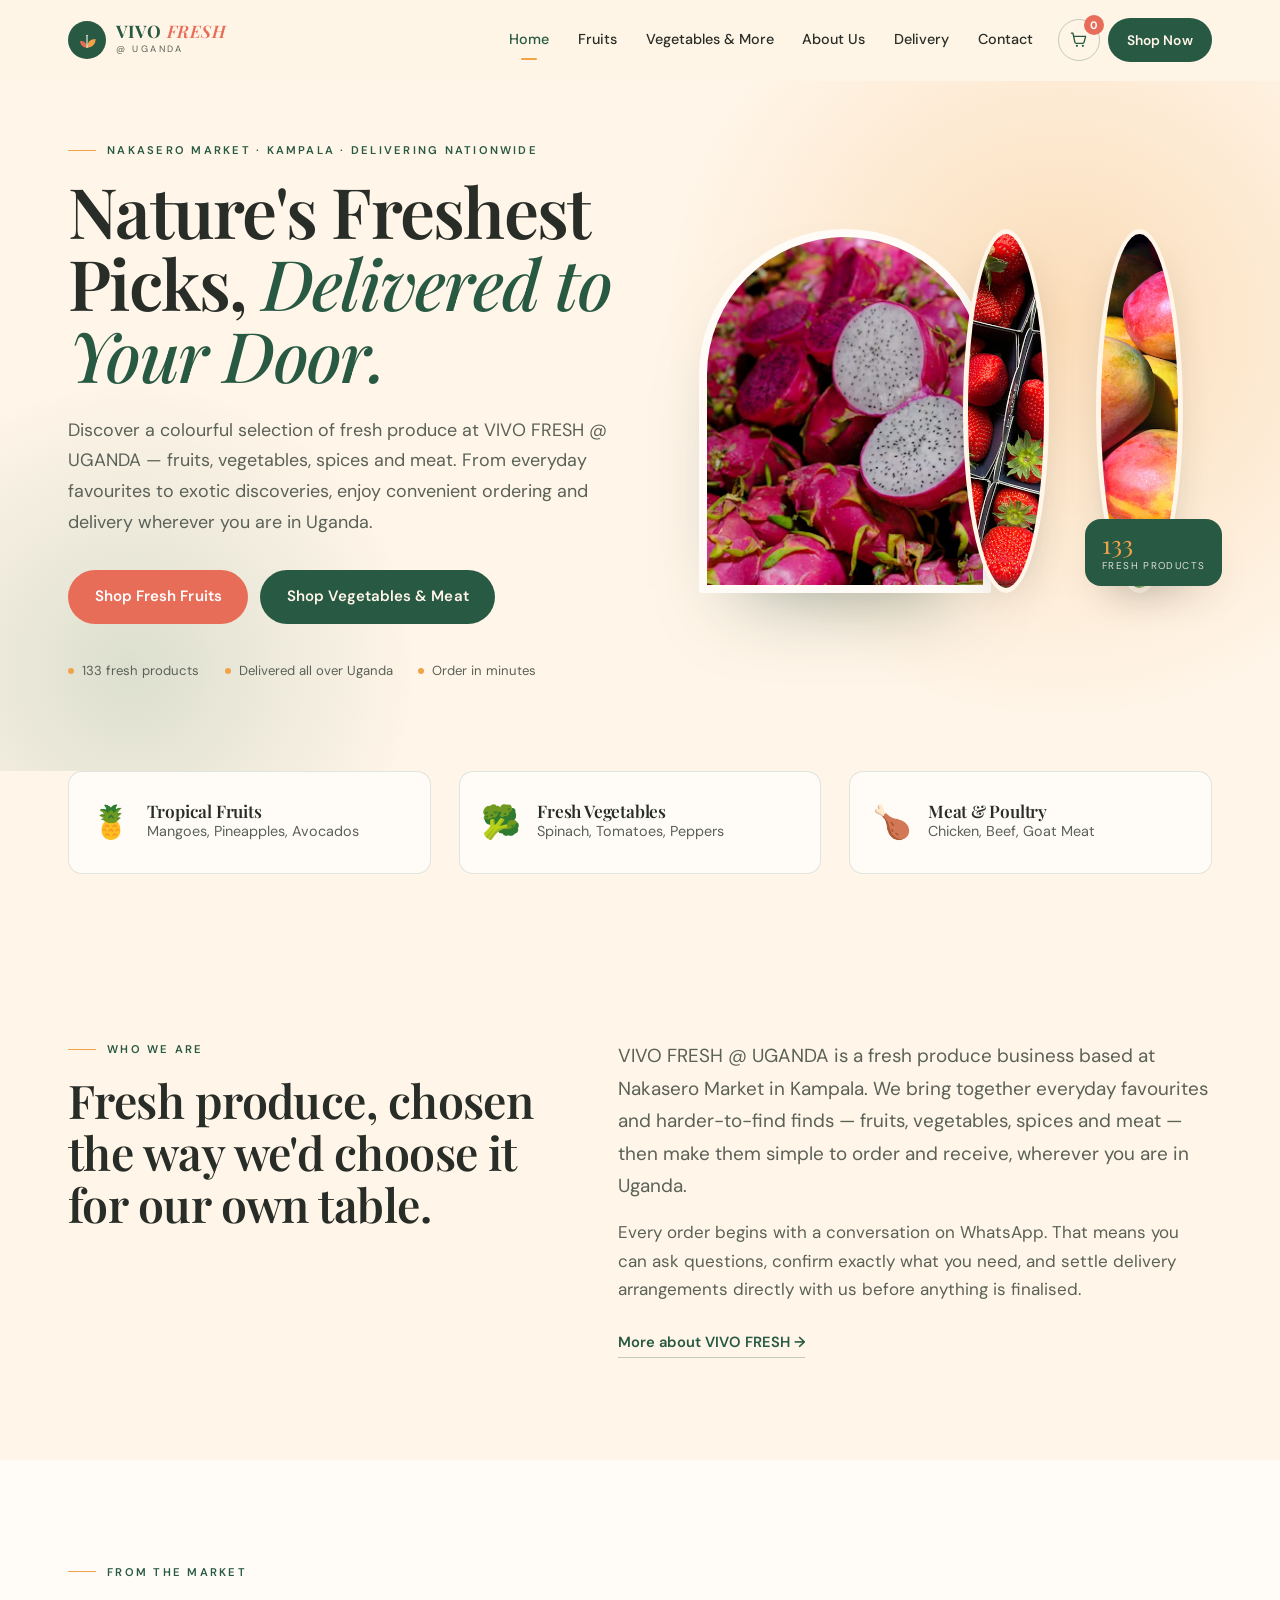
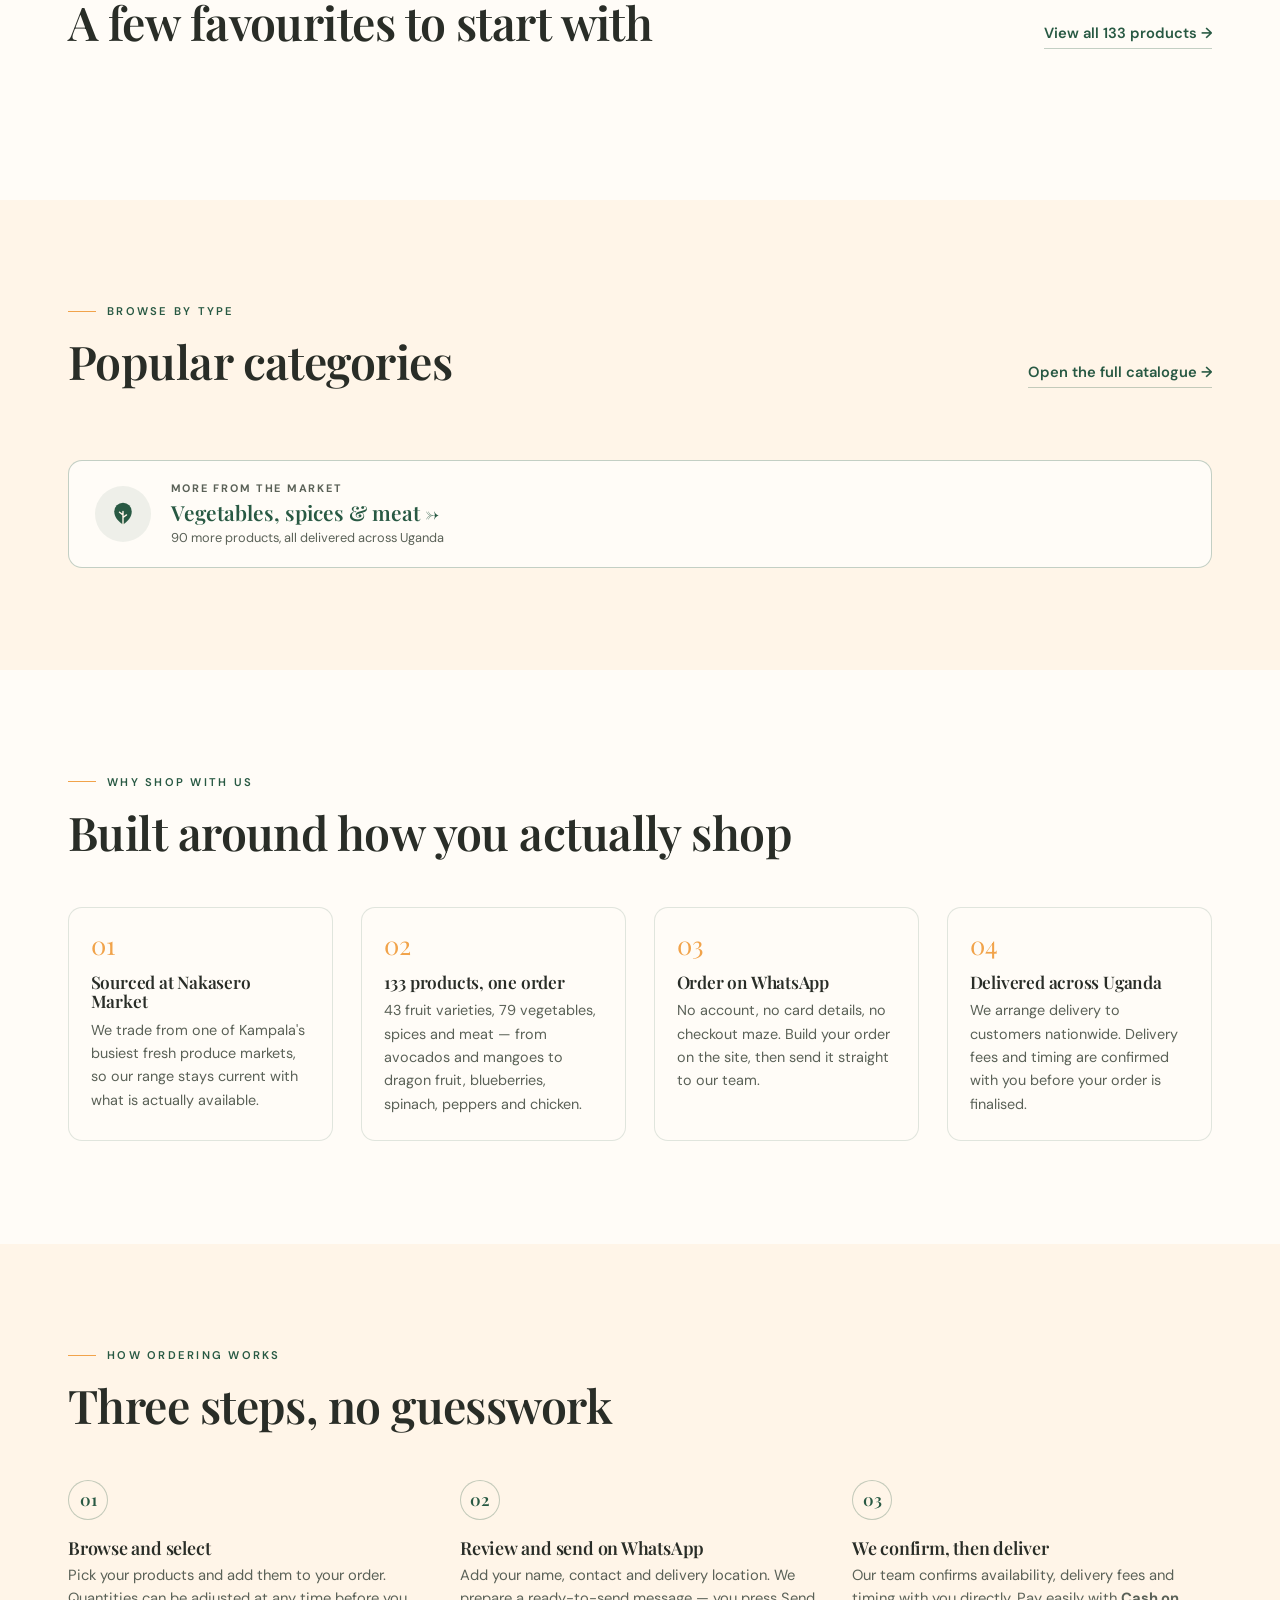
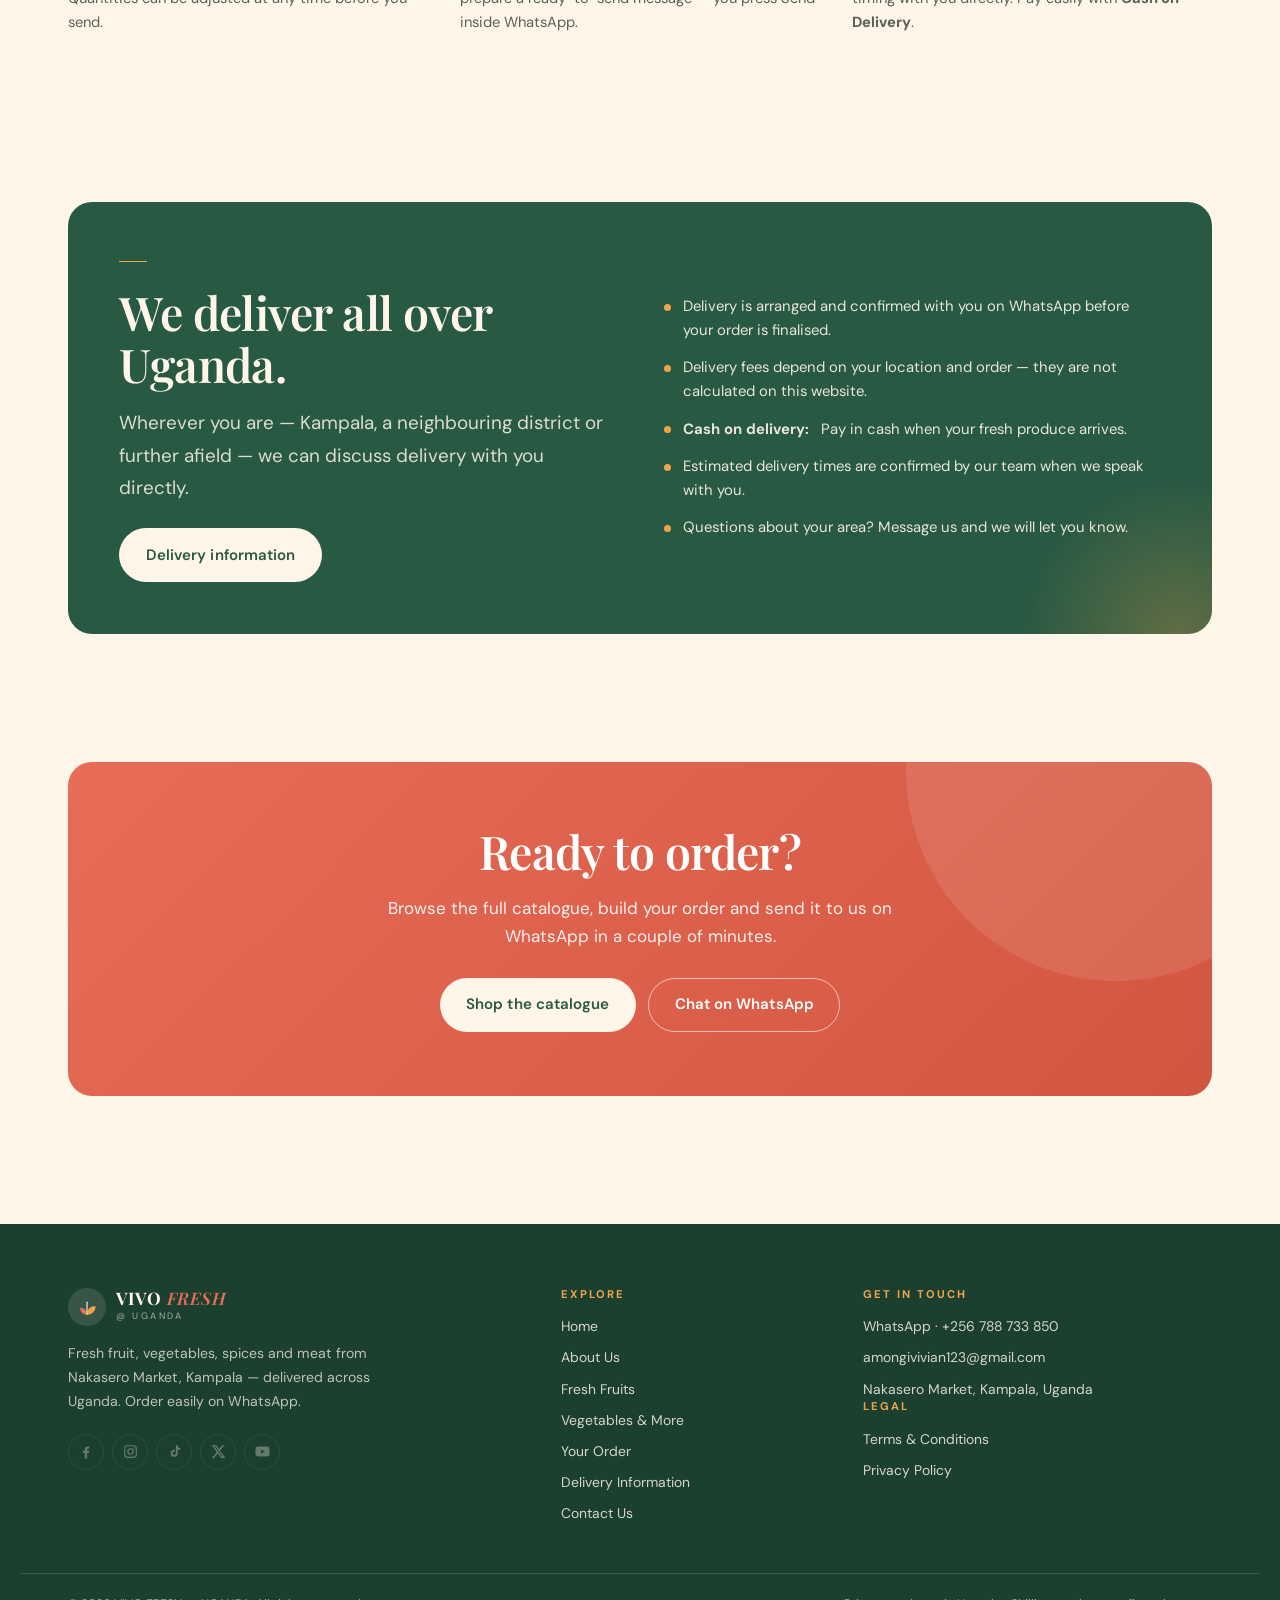
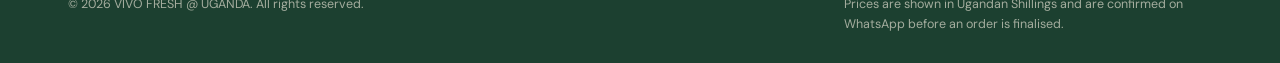
==== commit e8a9bb97: "ui improvement for easy navigation" ====
--- a/index.html
+++ b/index.html
@@ -84,7 +84,8 @@
                     <li>
                         <a class="nav__link" href="index.html" aria-current="page">Home</a>
                     </li>
-                    <li><a class="nav__link" href="products.html">Our Products</a></li>
+                    <li><a class="nav__link" href="products.html">Fruits</a></li>
+                    <li><a class="nav__link" href="vegetables.html">Vegetables &amp; More</a></li>
                     <li><a class="nav__link" href="about.html">About Us</a></li>
                     <li><a class="nav__link" href="delivery.html">Delivery</a></li>
                     <li><a class="nav__link" href="contact.html">Contact</a></li>
@@ -131,8 +132,8 @@
                         delivery wherever you are in Uganda.
                     </p>
                     <div class="hero__actions">
-                        <a class="btn btn--coral" href="products.html">Explore Our Products</a>
-                        <a class="btn btn--ghost" href="#" data-wa="general">Order on WhatsApp</a>
+                        <a class="btn btn--coral" href="products.html">Shop Fresh Fruits</a>
+                        <a class="btn btn--primary" href="vegetables.html">Shop Vegetables &amp; Meat</a>
                     </div>
                     <ul class="hero__meta">
                         <li>133 fresh products</li>
@@ -170,6 +171,35 @@
                         <span class="hero__badge-num">133</span>
                         <span class="hero__badge-txt">fresh products</span>
                     </div>
+                </div>
+            </div>
+        </section>
+
+                <!-- ============ QUICK LINKS ============ -->
+        <section class="section section--tight" style="padding-top: 0;">
+            <div class="wrap">
+                <div class="valuegrid" style="grid-template-columns: repeat(auto-fit, minmax(200px, 1fr));">
+                    <a href="products.html?category=Tropical%20Fruits" class="value" style="text-decoration: none; display: flex; align-items: center; gap: 1rem;">
+                        <span style="font-size: 2rem;">🍍</span>
+                        <div>
+                            <h3 class="value__title" style="margin-bottom: 0;">Tropical Fruits</h3>
+                            <p class="value__text">Mangoes, Pineapples, Avocados</p>
+                        </div>
+                    </a>
+                    <a href="vegetables.html" class="value" style="text-decoration: none; display: flex; align-items: center; gap: 1rem;">
+                        <span style="font-size: 2rem;">🥦</span>
+                        <div>
+                            <h3 class="value__title" style="margin-bottom: 0;">Fresh Vegetables</h3>
+                            <p class="value__text">Spinach, Tomatoes, Peppers</p>
+                        </div>
+                    </a>
+                    <a href="vegetables.html?category=Meat" class="value" style="text-decoration: none; display: flex; align-items: center; gap: 1rem;">
+                        <span style="font-size: 2rem;">🍗</span>
+                        <div>
+                            <h3 class="value__title" style="margin-bottom: 0;">Meat &amp; Poultry</h3>
+                            <p class="value__text">Chicken, Beef, Goat Meat</p>
+                        </div>
+                    </a>
                 </div>
             </div>
         </section>
--- a/css/style.css
+++ b/css/style.css
@@ -50,11 +50,6 @@
   scroll-behavior: smooth;
   scroll-padding-top: calc(var(--header-h) + 16px);
 }
-@media (prefers-reduced-motion: reduce) {
-  html {
-    scroll-behavior: auto;
-  }
-}
 
 body {
   margin: 0;
@@ -290,7 +285,6 @@
   background: var(--green-deep);
   box-shadow: var(--shadow);
 }
-
 .btn--coral {
   background: var(--coral);
   color: #fff;
@@ -299,7 +293,6 @@
   background: var(--coral-deep);
   box-shadow: var(--shadow);
 }
-
 .btn--ghost {
   background: transparent;
   color: var(--green);
@@ -310,7 +303,6 @@
   color: var(--cream);
   border-color: var(--green);
 }
-
 .btn--light {
   background: var(--cream);
   color: var(--green);
@@ -318,7 +310,6 @@
 .btn--light:hover {
   background: #fff;
 }
-
 .btn--sm {
   padding: 0.6rem 1.15rem;
   font-size: 0.86rem;
@@ -333,7 +324,7 @@
 .site-header {
   position: sticky;
   top: 0;
-  z-index: 100;
+  z-index: 1000;
   background: rgba(255, 245, 232, 0.88);
   -webkit-backdrop-filter: saturate(1.5) blur(14px);
   backdrop-filter: saturate(1.5) blur(14px);
@@ -400,10 +391,21 @@
   margin-top: 2px;
 }
 
-.nav {
-  display: none;
-}
-
+/* Navigation Core Styles */
+@media (max-width: 959px) {
+  .site-header {
+    position: relative;
+  }
+
+  .nav {
+    position: absolute !important;
+    top: 100% !important;
+    left: 0 !important;
+    right: 0 !important;
+    bottom: auto !important;
+    min-height: calc(100vh - var(--header-h));
+  }
+}
 .nav__list {
   display: flex;
   gap: 0.2rem;
@@ -567,7 +569,6 @@
   gap: clamp(2.25rem, 5vw, 3.5rem);
   align-items: center;
 }
-
 .hero__title {
   font-size: clamp(2.35rem, 1.4rem + 4.4vw, 4.35rem);
   line-height: 1.03;
@@ -579,7 +580,6 @@
   color: var(--green);
   font-weight: 500;
 }
-
 .hero__lede {
   margin-top: 1.5rem;
   max-width: 34rem;
@@ -587,14 +587,12 @@
   font-size: clamp(1rem, 0.96rem + 0.34vw, 1.12rem);
   line-height: 1.72;
 }
-
 .hero__actions {
   display: flex;
   flex-wrap: wrap;
   gap: 0.75rem;
   margin-top: 2rem;
 }
-
 .hero__meta {
   display: flex;
   flex-wrap: wrap;
@@ -617,7 +615,6 @@
   flex: none;
 }
 
-/* Hero artwork */
 .hero__art {
   position: relative;
   display: flex;
@@ -651,7 +648,6 @@
   right: 0;
   top: 10%;
 }
-
 .hero__badge {
   position: absolute;
   right: 0;
@@ -681,7 +677,7 @@
   line-height: 1.3;
 }
 
-/* ---------- Media + fallback system ---------- */
+/* Media fallbacks */
 [data-media] {
   position: relative;
   overflow: hidden;
@@ -711,7 +707,6 @@
 [data-media].is-fallback .media-fallback {
   display: flex;
 }
-
 [data-tone="tropical"] .media-fallback {
   background: linear-gradient(150deg, #57a077, #285943 65%, #1c4030);
 }
@@ -730,7 +725,6 @@
 [data-tone="seasonal"] .media-fallback {
   background: linear-gradient(150deg, #e7a05a, #a8492f);
 }
-/* Vegetable / spice / meat fallback tones */
 [data-tone="leafy"] .media-fallback {
   background: linear-gradient(150deg, #6ba368, #2f5d3a);
 }
@@ -765,9 +759,7 @@
   background: linear-gradient(150deg, #a8574a, #5e2620);
 }
 
-/* ============================================================
-   INTRO
-   ============================================================ */
+/* Intro */
 .intro__inner {
   display: grid;
   gap: clamp(1.5rem, 4vw, 3.5rem);
@@ -776,15 +768,12 @@
   max-width: 18ch;
 }
 
-/* ============================================================
-   PRODUCT CARDS
-   ============================================================ */
+/* Product cards */
 .pgrid {
   display: grid;
   grid-template-columns: repeat(auto-fill, minmax(150px, 1fr));
   gap: clamp(0.75rem, 2vw, 1.25rem);
 }
-
 .pcard {
   display: flex;
   flex-direction: column;
@@ -802,7 +791,6 @@
   box-shadow: var(--shadow);
   border-color: var(--line-strong);
 }
-
 .pcard__media {
   position: relative;
   aspect-ratio: 1 / 1;
@@ -813,7 +801,6 @@
 .pcard:hover .pcard__media img {
   transform: scale(1.055);
 }
-
 .pcard__tag {
   position: absolute;
   top: 0.55rem;
@@ -830,7 +817,6 @@
   -webkit-backdrop-filter: blur(6px);
   backdrop-filter: blur(6px);
 }
-
 .pcard__body {
   display: flex;
   flex-direction: column;
@@ -872,7 +858,6 @@
 .pcard__price--var {
   font-size: 0.78rem;
 }
-
 .pcard__add {
   display: inline-flex;
   align-items: center;
@@ -905,9 +890,7 @@
   color: var(--charcoal);
 }
 
-/* ============================================================
-   CATEGORY TILES
-   ============================================================ */
+/* Category tiles */
 .catgrid {
   display: grid;
   grid-template-columns: repeat(auto-fit, minmax(150px, 1fr));
@@ -945,7 +928,6 @@
 .cattile[data-tone="seasonal"] {
   background: linear-gradient(150deg, #e7a05a, #a8492f);
 }
-
 .cattile:hover {
   transform: translateY(-4px);
   box-shadow: var(--shadow);
@@ -992,9 +974,7 @@
   transform: translateX(0);
 }
 
-/* ============================================================
-   FEATURE / VALUE CARDS
-   ============================================================ */
+/* Value cards */
 .valuegrid {
   display: grid;
   grid-template-columns: repeat(auto-fit, minmax(220px, 1fr));
@@ -1033,9 +1013,7 @@
   line-height: 1.62;
 }
 
-/* ============================================================
-   HOW IT WORKS
-   ============================================================ */
+/* Steps */
 .steps {
   display: grid;
   gap: 1.5rem;
@@ -1075,9 +1053,7 @@
   line-height: 1.62;
 }
 
-/* ============================================================
-   DELIVERY PANEL
-   ============================================================ */
+/* Delivery panel */
 .delivery-panel {
   display: grid;
   gap: clamp(1.5rem, 4vw, 3rem);
@@ -1110,7 +1086,6 @@
 .delivery-panel .lede {
   color: rgba(255, 245, 232, 0.84);
 }
-
 .delivery-panel__list {
   display: grid;
   gap: 0.85rem;
@@ -1134,9 +1109,7 @@
   background: var(--gold);
 }
 
-/* ============================================================
-   CTA BANNER
-   ============================================================ */
+/* CTA Banner */
 .cta-banner {
   position: relative;
   overflow: hidden;
@@ -1174,9 +1147,7 @@
   justify-content: center;
 }
 
-/* ============================================================
-   PAGE HERO (inner pages)
-   ============================================================ */
+/* Page Hero */
 .page-hero {
   position: relative;
   padding-block: clamp(2.5rem, 6vw, 5rem) clamp(2rem, 4vw, 3rem);
@@ -1193,7 +1164,6 @@
 .page-hero .lede {
   margin-top: 1.1rem;
 }
-
 .breadcrumb {
   display: flex;
   flex-wrap: wrap;
@@ -1213,9 +1183,7 @@
   color: var(--charcoal);
 }
 
-/* ============================================================
-   CATALOGUE TOOLBAR
-   ============================================================ */
+/* Toolbar */
 .toolbar {
   display: grid;
   gap: 1rem;
@@ -1274,7 +1242,6 @@
 .toolbar__clear:hover {
   background: rgba(40, 89, 67, 0.16);
 }
-
 .chips {
   display: flex;
   flex-wrap: wrap;
@@ -1311,7 +1278,6 @@
   opacity: 0.7;
   font-variant-numeric: tabular-nums;
 }
-
 .toolbar__count {
   font-size: 0.82rem;
   color: var(--muted);
@@ -1335,9 +1301,7 @@
   margin-bottom: 1.25rem;
 }
 
-/* ============================================================
-   CART
-   ============================================================ */
+/* Cart */
 .cart-layout {
   display: grid;
   gap: clamp(1.5rem, 3vw, 2.5rem);
@@ -1347,7 +1311,6 @@
   display: grid;
   gap: 1rem;
 }
-
 .citem {
   display: grid;
   grid-template-columns: 76px 1fr;
@@ -1390,7 +1353,6 @@
   font-weight: 600;
   margin-top: 0.15rem;
 }
-
 .citem__controls {
   grid-column: 1 / -1;
   display: flex;
@@ -1401,7 +1363,6 @@
   padding-top: 0.75rem;
   border-top: 1px solid var(--line);
 }
-
 .stepper {
   display: inline-flex;
   align-items: center;
@@ -1441,7 +1402,6 @@
   -webkit-appearance: none;
   margin: 0;
 }
-
 .citem__total {
   font-weight: 700;
   font-size: 0.92rem;
@@ -1453,7 +1413,6 @@
   font-size: 0.8rem;
   font-weight: 600;
 }
-
 .citem__remove {
   border: 0;
   background: transparent;
@@ -1506,7 +1465,6 @@
   font-weight: 500 !important;
   font-size: 0.82rem;
 }
-
 .summary__total {
   display: flex;
   justify-content: space-between;
@@ -1521,7 +1479,6 @@
   color: var(--green);
   font-variant-numeric: tabular-nums;
 }
-
 .summary__var {
   padding: 0.9rem 1rem;
   border-radius: var(--radius-sm);
@@ -1552,7 +1509,6 @@
   color: var(--muted);
   line-height: 1.5;
 }
-
 .summary__note {
   font-size: 0.78rem;
   color: var(--muted);
@@ -1570,14 +1526,11 @@
 .summary__safe strong {
   color: var(--charcoal);
 }
-
 .cart-layout.is-empty .summary__card {
   display: none;
 }
 
-/* ============================================================
-   FORMS
-   ============================================================ */
+/* Forms */
 .form {
   display: grid;
   gap: 1.25rem;
@@ -1594,7 +1547,6 @@
 .field--full {
   grid-column: 1 / -1;
 }
-
 .field label {
   font-size: 0.84rem;
   font-weight: 600;
@@ -1603,7 +1555,6 @@
 .field .req {
   color: var(--coral);
 }
-
 .field input,
 .field textarea,
 .field select {
@@ -1634,7 +1585,6 @@
 .field textarea.has-error {
   border-color: var(--coral);
 }
-
 .field__error {
   font-size: 0.76rem;
   color: var(--coral-deep);
@@ -1645,7 +1595,6 @@
   font-size: 0.76rem;
   color: var(--muted);
 }
-
 .form-status {
   padding: 0.9rem 1.1rem;
   border-radius: var(--radius-sm);
@@ -1675,15 +1624,12 @@
   color: #6e4a11;
 }
 
-/* ============================================================
-   ABOUT
-   ============================================================ */
+/* About & Contact */
 .split {
   display: grid;
   gap: clamp(1.5rem, 4vw, 3.5rem);
   align-items: start;
 }
-
 .statement-card {
   padding: clamp(1.5rem, 3vw, 2rem);
   border-radius: var(--radius);
@@ -1698,7 +1644,6 @@
   color: var(--muted);
   line-height: 1.7;
 }
-
 .goal-list {
   display: grid;
   gap: 0.7rem;
@@ -1719,10 +1664,6 @@
   border-radius: 50%;
   background: var(--gold);
 }
-
-/* ============================================================
-   CONTACT
-   ============================================================ */
 .contact-grid {
   display: grid;
   gap: clamp(1.25rem, 3vw, 2rem);
@@ -1770,9 +1711,7 @@
   color: var(--muted);
 }
 
-/* ============================================================
-   FOOTER
-   ============================================================ */
+/* Footer */
 .site-footer {
   background: var(--green-deep);
   color: rgba(255, 245, 232, 0.82);
@@ -1794,14 +1733,12 @@
 .brand--footer .brand__mark {
   background: rgba(255, 245, 232, 0.12);
 }
-
 .footer__about p {
   font-size: 0.88rem;
   line-height: 1.7;
   max-width: 34ch;
   color: rgba(255, 245, 232, 0.72);
 }
-
 .footer__social {
   display: flex;
   gap: 0.5rem;
@@ -1834,7 +1771,6 @@
   opacity: 0.32;
   cursor: not-allowed;
 }
-
 .footer__col h3 {
   font-family: var(--font-sans);
   font-size: 0.7rem;
@@ -1860,7 +1796,6 @@
   color: var(--gold);
   text-decoration: underline;
 }
-
 .footer__base {
   display: flex;
   flex-wrap: wrap;
@@ -1875,9 +1810,7 @@
   max-width: 46ch;
 }
 
-/* ============================================================
-   TOAST
-   ============================================================ */
+/* Toast */
 .toast-stack {
   position: fixed;
   left: 50%;
@@ -1923,9 +1856,7 @@
   text-decoration: underline;
 }
 
-/* ============================================================
-   SECTOR SWITCH — cross-link between fruits and vegetables
-   ============================================================ */
+/* Sector Switch */
 .sector-switch {
   display: flex;
   align-items: center;
--- a/css/responsive.css
+++ b/css/responsive.css
@@ -4,109 +4,152 @@
 
 /* ---------- Mobile navigation drawer ---------- */
 @media (max-width: 959px) {
+  /* YOUR FIX: Change sticky to relative so the menu drops down properly */
+  .site-header {
+    position: relative !important;
+    z-index: 9999 !important;
+  }
+
   /* The drawer container */
   .nav {
-    display: flex;
-    flex-direction: column;
-    position: fixed;
-    top: var(--header-h);
-    left: 0;
-    right: 0;
-    bottom: 0;
-    background: var(--cream);
-    padding: 1.5rem var(--gutter) 3rem;
-    overflow-y: auto;
-    transform: translateY(-10px);
-    opacity: 0;
-    visibility: hidden;
-    pointer-events: none;
+    display: flex !important;
+    flex-direction: column !important;
+    position: absolute !important;
+    top: 100% !important;
+    left: 0 !important;
+    right: 0 !important;
+    bottom: auto !important;
+    min-height: calc(100vh - var(--header-h)) !important;
+
+    background: var(--cream) !important;
+    padding: 2rem var(--gutter) !important;
+
+    /* NO SCROLLING */
+    overflow-y: hidden !important;
+
+    /* Animation states */
+    transform: translateY(-10px) !important;
+    opacity: 0 !important;
+    visibility: hidden !important;
+    pointer-events: none !important;
     transition:
-      opacity 0.3s var(--ease),
-      transform 0.3s var(--ease),
-      visibility 0.3s;
-    border-top: 1px solid var(--line);
-    z-index: 999;
+      opacity 0.3s ease,
+      transform 0.3s ease,
+      visibility 0.3s ease !important;
+
+    border-top: 1px solid var(--line) !important;
+    z-index: 9998 !important;
   }
 
   /* Open state */
   body.nav-open .nav {
-    opacity: 1;
-    transform: translateY(0);
-    visibility: visible;
-    pointer-events: auto;
+    opacity: 1 !important;
+    transform: translateY(0) !important;
+    visibility: visible !important;
+    pointer-events: auto !important;
+  }
+
+  /* Prevent body scrolling when menu is open */
+  body.nav-open {
+    overflow: hidden !important;
   }
 
   /* Stack the links vertically */
   .nav__list {
-    display: flex;
-    flex-direction: column;
-    width: 100%;
-    gap: 0;
+    display: flex !important;
+    flex-direction: column !important;
+    width: 100% !important;
+    gap: 0 !important;
+    margin: 0 !important;
+    padding: 0 !important;
   }
 
   .nav__list li {
-    width: 100%;
-  }
-
+    width: 100% !important;
+    margin: 0 !important;
+    display: block !important;
+  }
+
+  /* Force links to display properly */
   .nav__link {
-    display: block;
-    padding: 1.2rem 0.5rem;
-    font-family: var(--font-display);
-    font-size: 1.3rem;
-    font-weight: 500;
-    color: var(--charcoal);
-    border-radius: 0;
-    border-bottom: 1px solid var(--line);
-    text-align: left;
+    display: block !important;
+    padding: 1.2rem 0 !important;
+    font-family: var(--font-display) !important;
+    font-size: 1.4rem !important;
+    font-weight: 600 !important;
+    text-transform: none !important;
+    color: var(--charcoal) !important;
+    border-radius: 0 !important;
+    border-bottom: 1px solid var(--line) !important;
+    text-align: left !important;
+    background: transparent !important;
   }
 
   .nav__link:hover,
   .nav__link[aria-current="page"] {
-    background: rgba(40, 89, 67, 0.05);
-    color: var(--green);
-  }
-
-  /* Hide the little gold underline on mobile */
+    color: var(--green) !important;
+  }
+
   .nav__link[aria-current="page"]::after {
-    display: none;
-  }
-
-  /* Make the Shop Now button full width in the menu */
+    display: none !important;
+  }
+
+  /* Shop Now Button */
   .nav__cta {
-    display: inline-flex;
-    margin-top: 2rem;
-    width: 100%;
-    padding: 1rem 1.5rem;
-    font-size: 1.1rem;
-  }
-
-  /* Ensure the header stays above the drawer */
-  .site-header {
-    z-index: 1000;
-  }
-}
-
+    display: inline-flex !important;
+    margin-top: 2rem !important;
+    width: 100% !important;
+    padding: 1rem 1.5rem !important;
+    font-size: 1.1rem !important;
+    justify-content: center !important;
+  }
+}
+
+/* ---------- Desktop navigation reset ---------- */
 @media (min-width: 960px) {
   :root {
     --header-h: 80px;
   }
+  .site-header {
+    position: sticky !important;
+    z-index: 1000 !important;
+  }
   .nav {
-    display: flex;
-    align-items: center;
-    gap: 1rem;
+    display: flex !important;
+    align-items: center !important;
+    gap: 1rem !important;
+    position: static !important;
+    min-height: auto !important;
+    background: transparent !important;
+    padding: 0 !important;
+    border: none !important;
+    opacity: 1 !important;
+    transform: none !important;
+    visibility: visible !important;
+    pointer-events: auto !important;
   }
   .nav__cta {
-    display: none;
+    display: none !important;
   }
   .nav-toggle {
-    display: none;
+    display: none !important;
   }
   .header__shop {
-    display: inline-flex;
+    display: inline-flex !important;
+  }
+  .nav__list {
+    flex-direction: row !important;
+  }
+  .nav__link {
+    font-family: var(--font-sans) !important;
+    font-size: 0.9rem !important;
+    font-weight: 500 !important;
+    padding: 0.55rem 0.8rem !important;
+    border-bottom: none !important;
   }
   .nav__link[aria-current="page"]::after {
-    display: block;
-  } /* Bring back the underline for desktop */
+    display: block !important;
+  }
 }
 
 /* ---------- Hero ---------- */
@@ -199,7 +242,6 @@
     position: sticky;
     top: calc(var(--header-h) + 1.5rem);
   }
-
   .citem {
     grid-template-columns: 92px minmax(0, 1fr) auto;
     align-items: center;
@@ -267,27 +309,17 @@
 /* ---------- Mobile-specific tweaks for small screens ---------- */
 @media (max-width: 480px) {
   .pgrid {
-    grid-template-columns: 1fr; /* One column on very small phones */
+    grid-template-columns: 1fr;
     gap: 1.5rem;
   }
-
   .toolbar {
     flex-direction: column;
     align-items: stretch;
   }
-
   .chips {
-    flex-wrap: nowrap;
-    overflow-x: auto;
-    padding-bottom: 0.5rem;
-    -webkit-overflow-scrolling: touch;
-    /* Hide scrollbar for a cleaner look */
-    scrollbar-width: none;
-  }
-  .chips::-webkit-scrollbar {
-    display: none;
-  }
-
+    flex-wrap: wrap;
+    gap: 0.5rem;
+  }
   .chip {
     flex: 0 0 auto;
   }
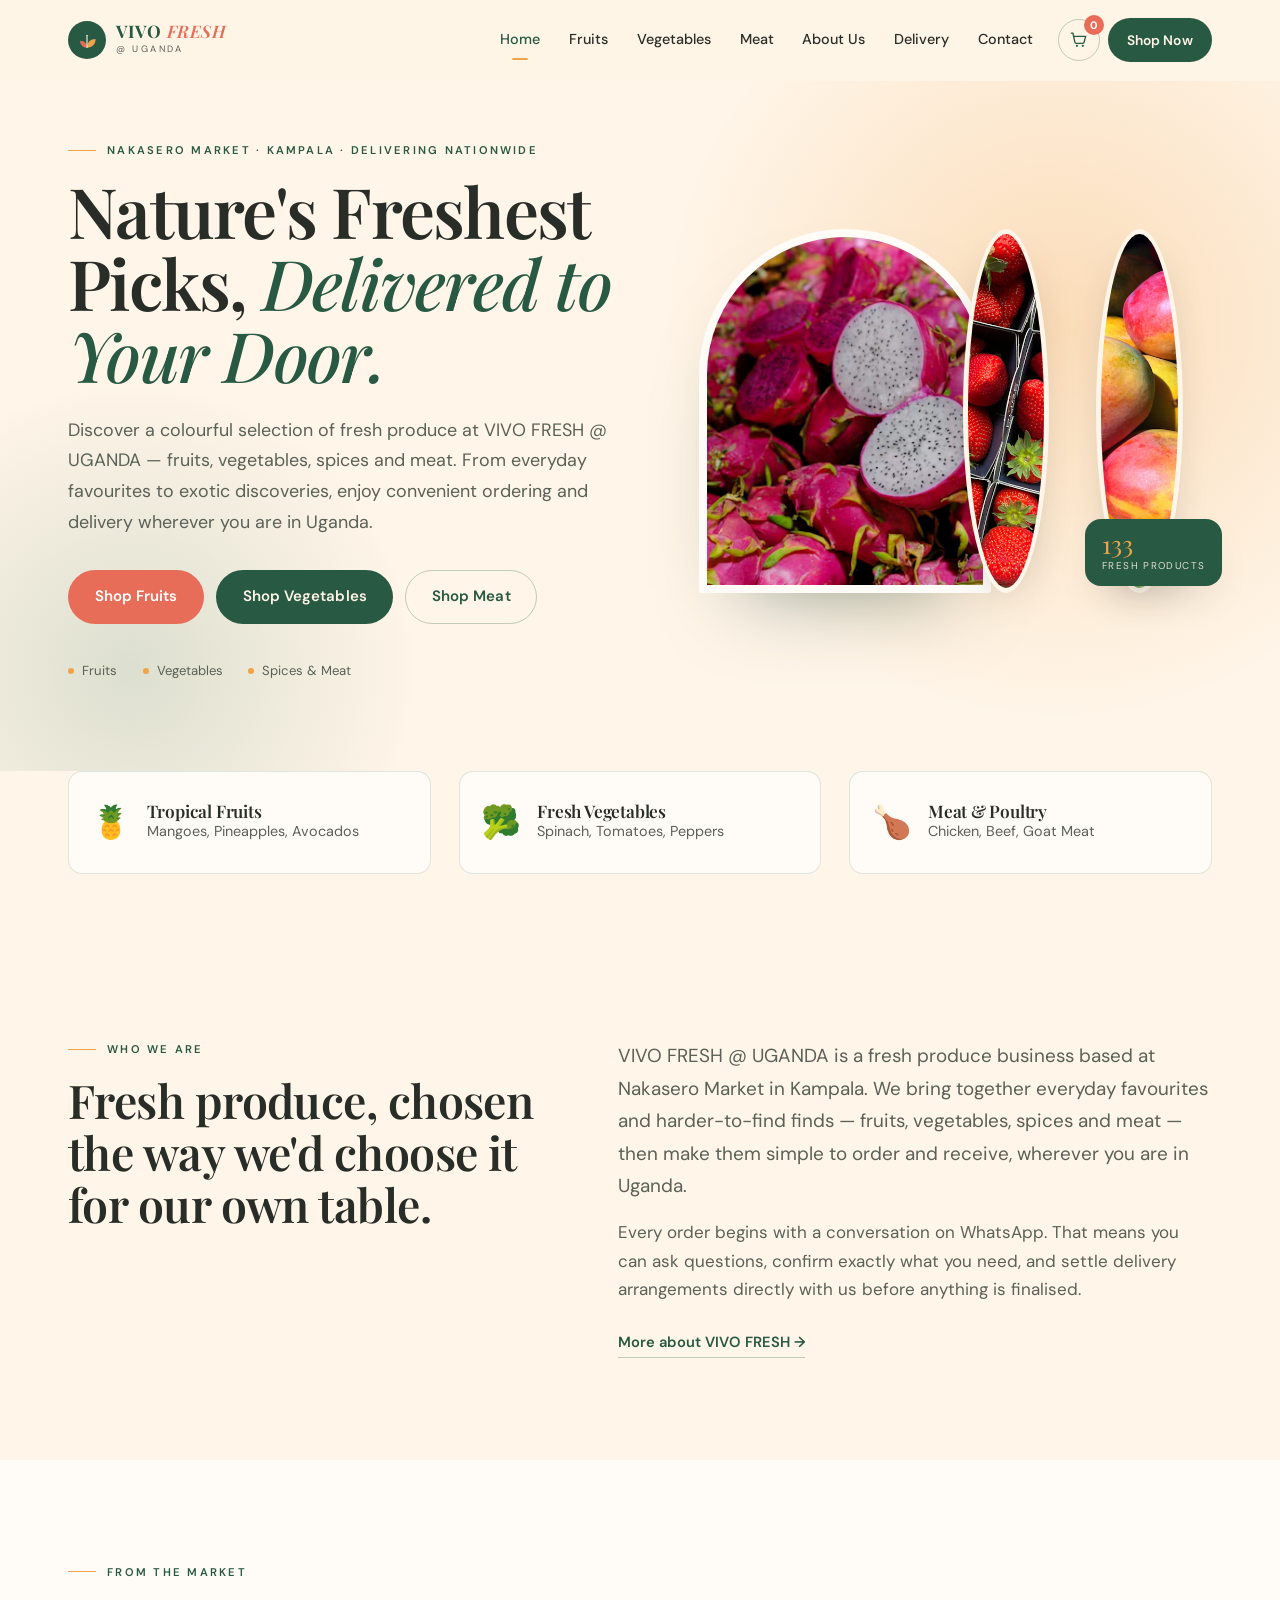
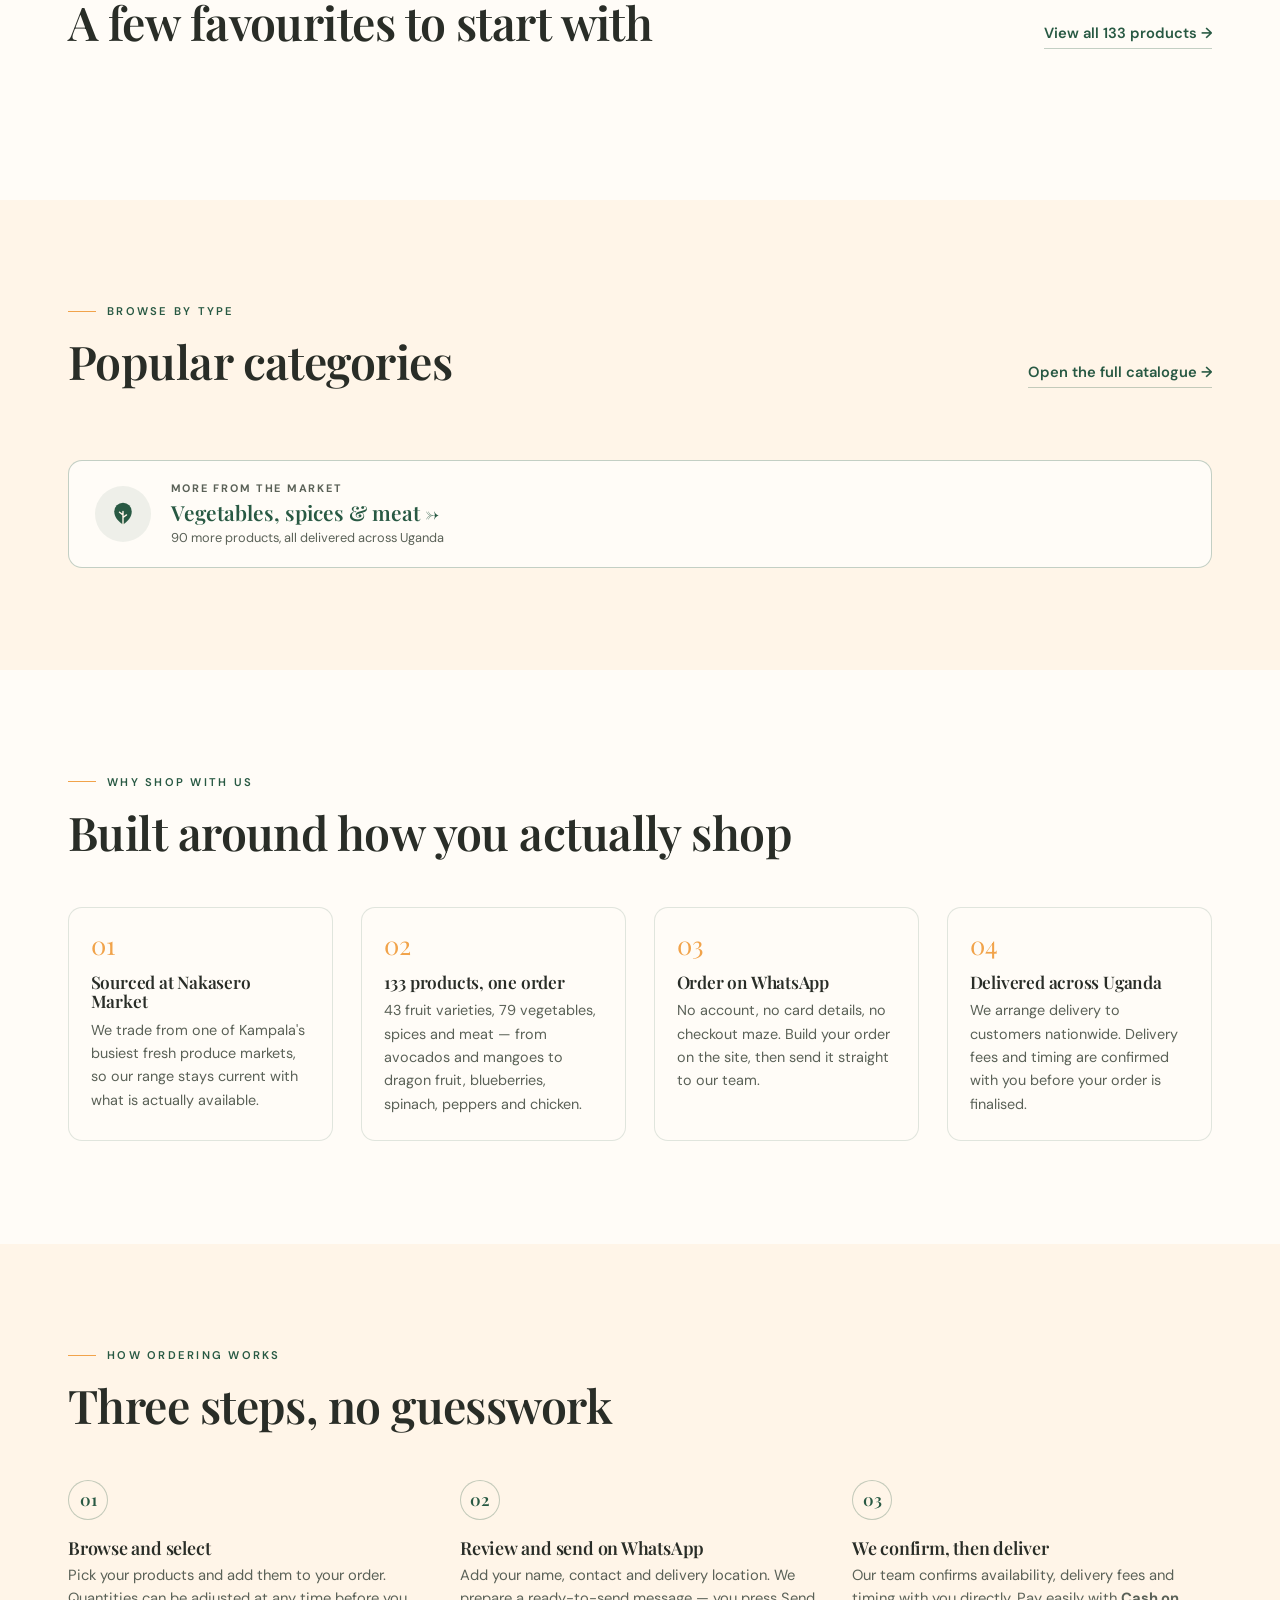
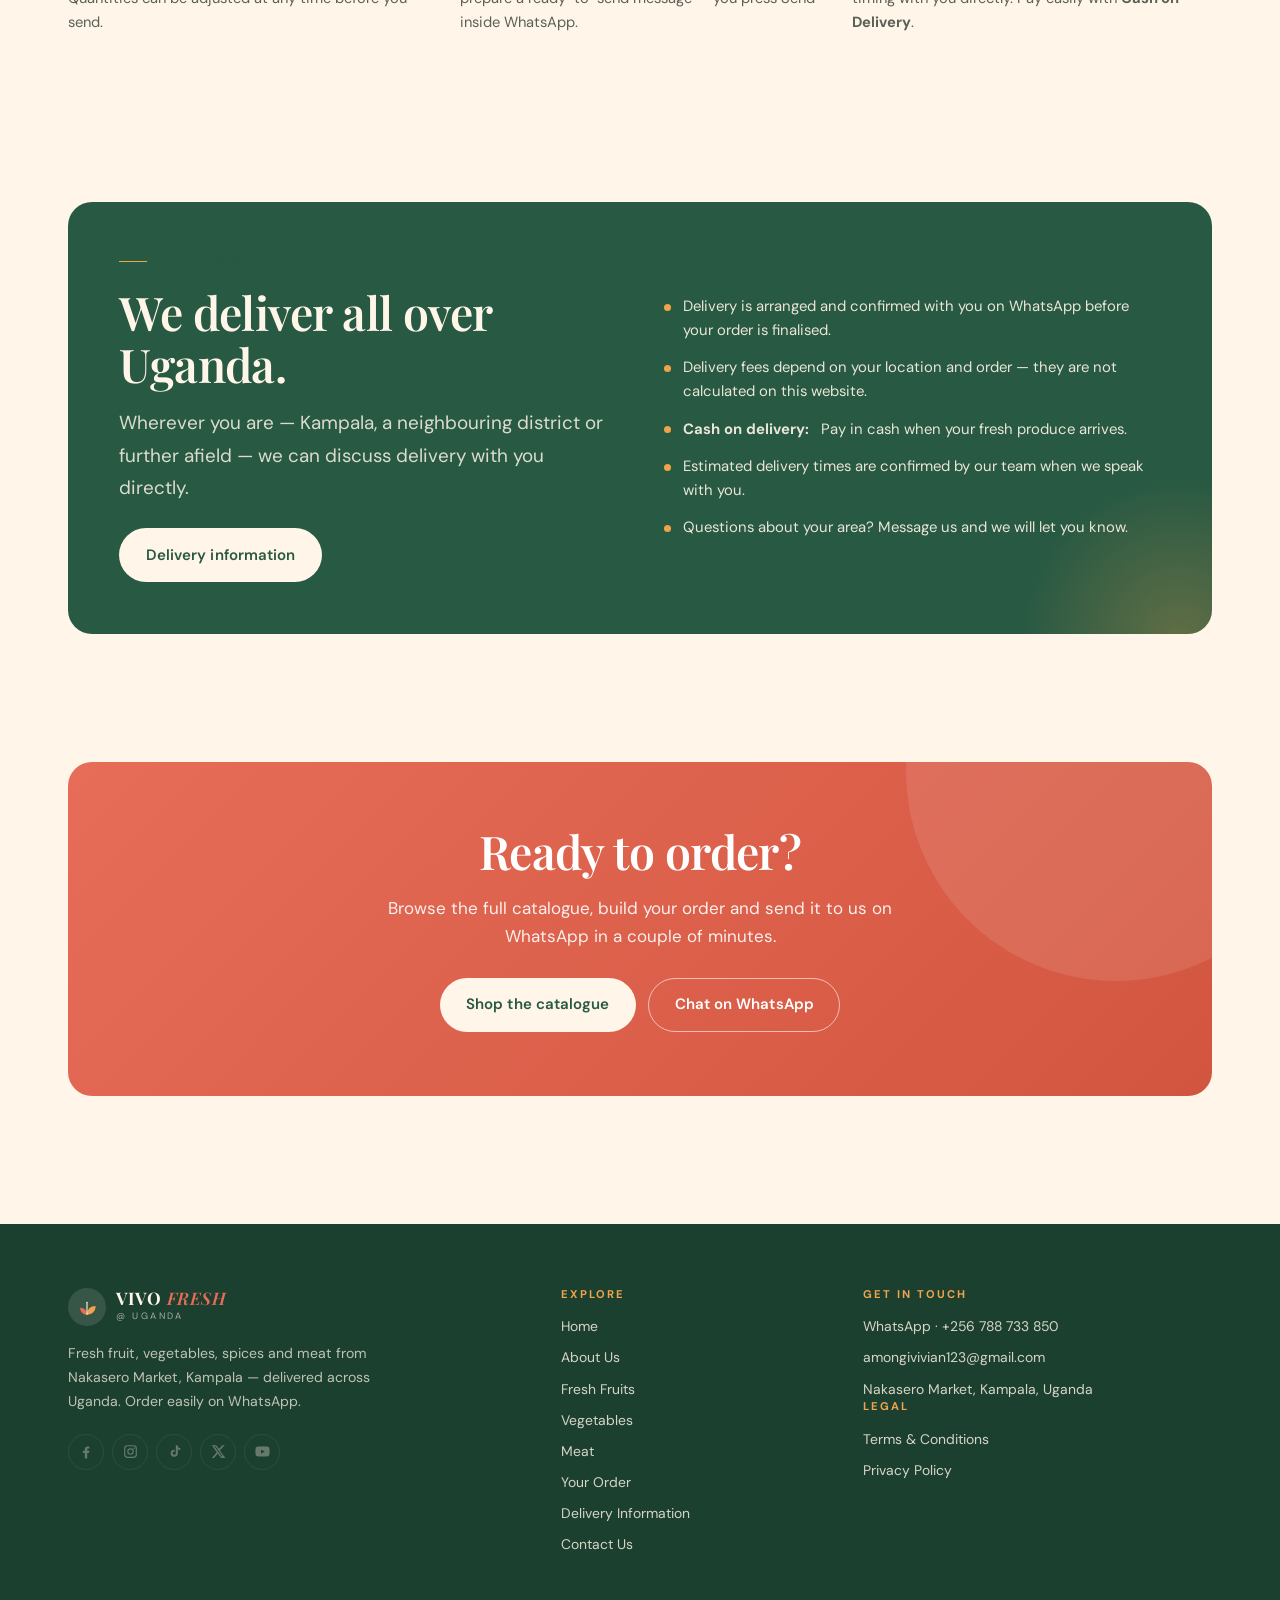
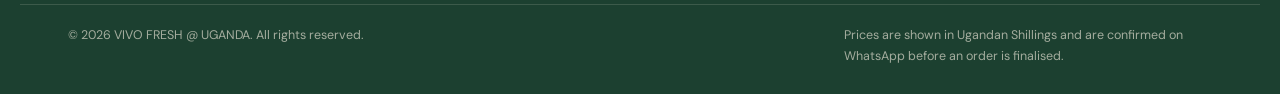
==== commit 4e80d271: "meat,vegetable & fruit distinction" ====
--- a/index.html
+++ b/index.html
@@ -85,7 +85,10 @@
                         <a class="nav__link" href="index.html" aria-current="page">Home</a>
                     </li>
                     <li><a class="nav__link" href="products.html">Fruits</a></li>
-                    <li><a class="nav__link" href="vegetables.html">Vegetables &amp; More</a></li>
+                    <li><a class="nav__link" href="vegetables.html">Vegetables</a></li>
+                    <li>
+                        <a class="nav__link" href="vegetables.html?category=Meat">Meat</a>
+                    </li>
                     <li><a class="nav__link" href="about.html">About Us</a></li>
                     <li><a class="nav__link" href="delivery.html">Delivery</a></li>
                     <li><a class="nav__link" href="contact.html">Contact</a></li>
@@ -131,14 +134,15 @@
                         favourites to exotic discoveries, enjoy convenient ordering and
                         delivery wherever you are in Uganda.
                     </p>
-                    <div class="hero__actions">
-                        <a class="btn btn--coral" href="products.html">Shop Fresh Fruits</a>
-                        <a class="btn btn--primary" href="vegetables.html">Shop Vegetables &amp; Meat</a>
+                    <div class="hero__actions" style="display: flex; flex-wrap: wrap; gap: 0.75rem">
+                        <a class="btn btn--coral" href="products.html">Shop Fruits</a>
+                        <a class="btn btn--primary" href="vegetables.html">Shop Vegetables</a>
+                        <a class="btn btn--ghost" href="vegetables.html?category=Meat">Shop Meat</a>
                     </div>
                     <ul class="hero__meta">
-                        <li>133 fresh products</li>
-                        <li>Delivered all over Uganda</li>
-                        <li>Order in minutes</li>
+                        <li>Fruits</li>
+                        <li>Vegetables</li>
+                        <li>Spices &amp; Meat</li>
                     </ul>
                 </div>
 
@@ -175,28 +179,49 @@
             </div>
         </section>
 
-                <!-- ============ QUICK LINKS ============ -->
-        <section class="section section--tight" style="padding-top: 0;">
-            <div class="wrap">
-                <div class="valuegrid" style="grid-template-columns: repeat(auto-fit, minmax(200px, 1fr));">
-                    <a href="products.html?category=Tropical%20Fruits" class="value" style="text-decoration: none; display: flex; align-items: center; gap: 1rem;">
-                        <span style="font-size: 2rem;">🍍</span>
+        <!-- ============ QUICK LINKS ============ -->
+        <section class="section section--tight" style="padding-top: 0">
+            <div class="wrap">
+                <div class="valuegrid" style="grid-template-columns: repeat(auto-fit, minmax(200px, 1fr))">
+                    <a href="products.html?category=Tropical%20Fruits" class="value" style="
+                text-decoration: none;
+                display: flex;
+                align-items: center;
+                gap: 1rem;
+              ">
+                        <span style="font-size: 2rem">🍍</span>
                         <div>
-                            <h3 class="value__title" style="margin-bottom: 0;">Tropical Fruits</h3>
+                            <h3 class="value__title" style="margin-bottom: 0">
+                                Tropical Fruits
+                            </h3>
                             <p class="value__text">Mangoes, Pineapples, Avocados</p>
                         </div>
                     </a>
-                    <a href="vegetables.html" class="value" style="text-decoration: none; display: flex; align-items: center; gap: 1rem;">
-                        <span style="font-size: 2rem;">🥦</span>
+                    <a href="vegetables.html" class="value" style="
+                text-decoration: none;
+                display: flex;
+                align-items: center;
+                gap: 1rem;
+              ">
+                        <span style="font-size: 2rem">🥦</span>
                         <div>
-                            <h3 class="value__title" style="margin-bottom: 0;">Fresh Vegetables</h3>
+                            <h3 class="value__title" style="margin-bottom: 0">
+                                Fresh Vegetables
+                            </h3>
                             <p class="value__text">Spinach, Tomatoes, Peppers</p>
                         </div>
                     </a>
-                    <a href="vegetables.html?category=Meat" class="value" style="text-decoration: none; display: flex; align-items: center; gap: 1rem;">
-                        <span style="font-size: 2rem;">🍗</span>
+                    <a href="vegetables.html?category=Meat" class="value" style="
+                text-decoration: none;
+                display: flex;
+                align-items: center;
+                gap: 1rem;
+              ">
+                        <span style="font-size: 2rem">🍗</span>
                         <div>
-                            <h3 class="value__title" style="margin-bottom: 0;">Meat &amp; Poultry</h3>
+                            <h3 class="value__title" style="margin-bottom: 0">
+                                Meat &amp; Poultry
+                            </h3>
                             <p class="value__text">Chicken, Beef, Goat Meat</p>
                         </div>
                     </a>
@@ -351,7 +376,8 @@
                     <div class="step reveal">
                         <h3 class="step__title">We confirm, then deliver</h3>
                         <p class="step__text">
-                            Our team confirms availability, delivery fees and timing with you directly. Pay easily with <strong>Cash on Delivery</strong>.
+                            Our team confirms availability, delivery fees and timing with
+                            you directly. Pay easily with <strong>Cash on Delivery</strong>.
                         </p>
                     </div>
                 </div>
@@ -446,7 +472,8 @@
                     <li><a href="index.html">Home</a></li>
                     <li><a href="about.html">About Us</a></li>
                     <li><a href="products.html">Fresh Fruits</a></li>
-                    <li><a href="vegetables.html">Vegetables &amp; More</a></li>
+                    <li><a href="vegetables.html">Vegetables</a></li>
+                    <li><a href="vegetables.html?category=Meat">Meat</a></li>
                     <li><a href="cart.html">Your Order</a></li>
                     <li><a href="delivery.html">Delivery Information</a></li>
                     <li><a href="contact.html">Contact Us</a></li>
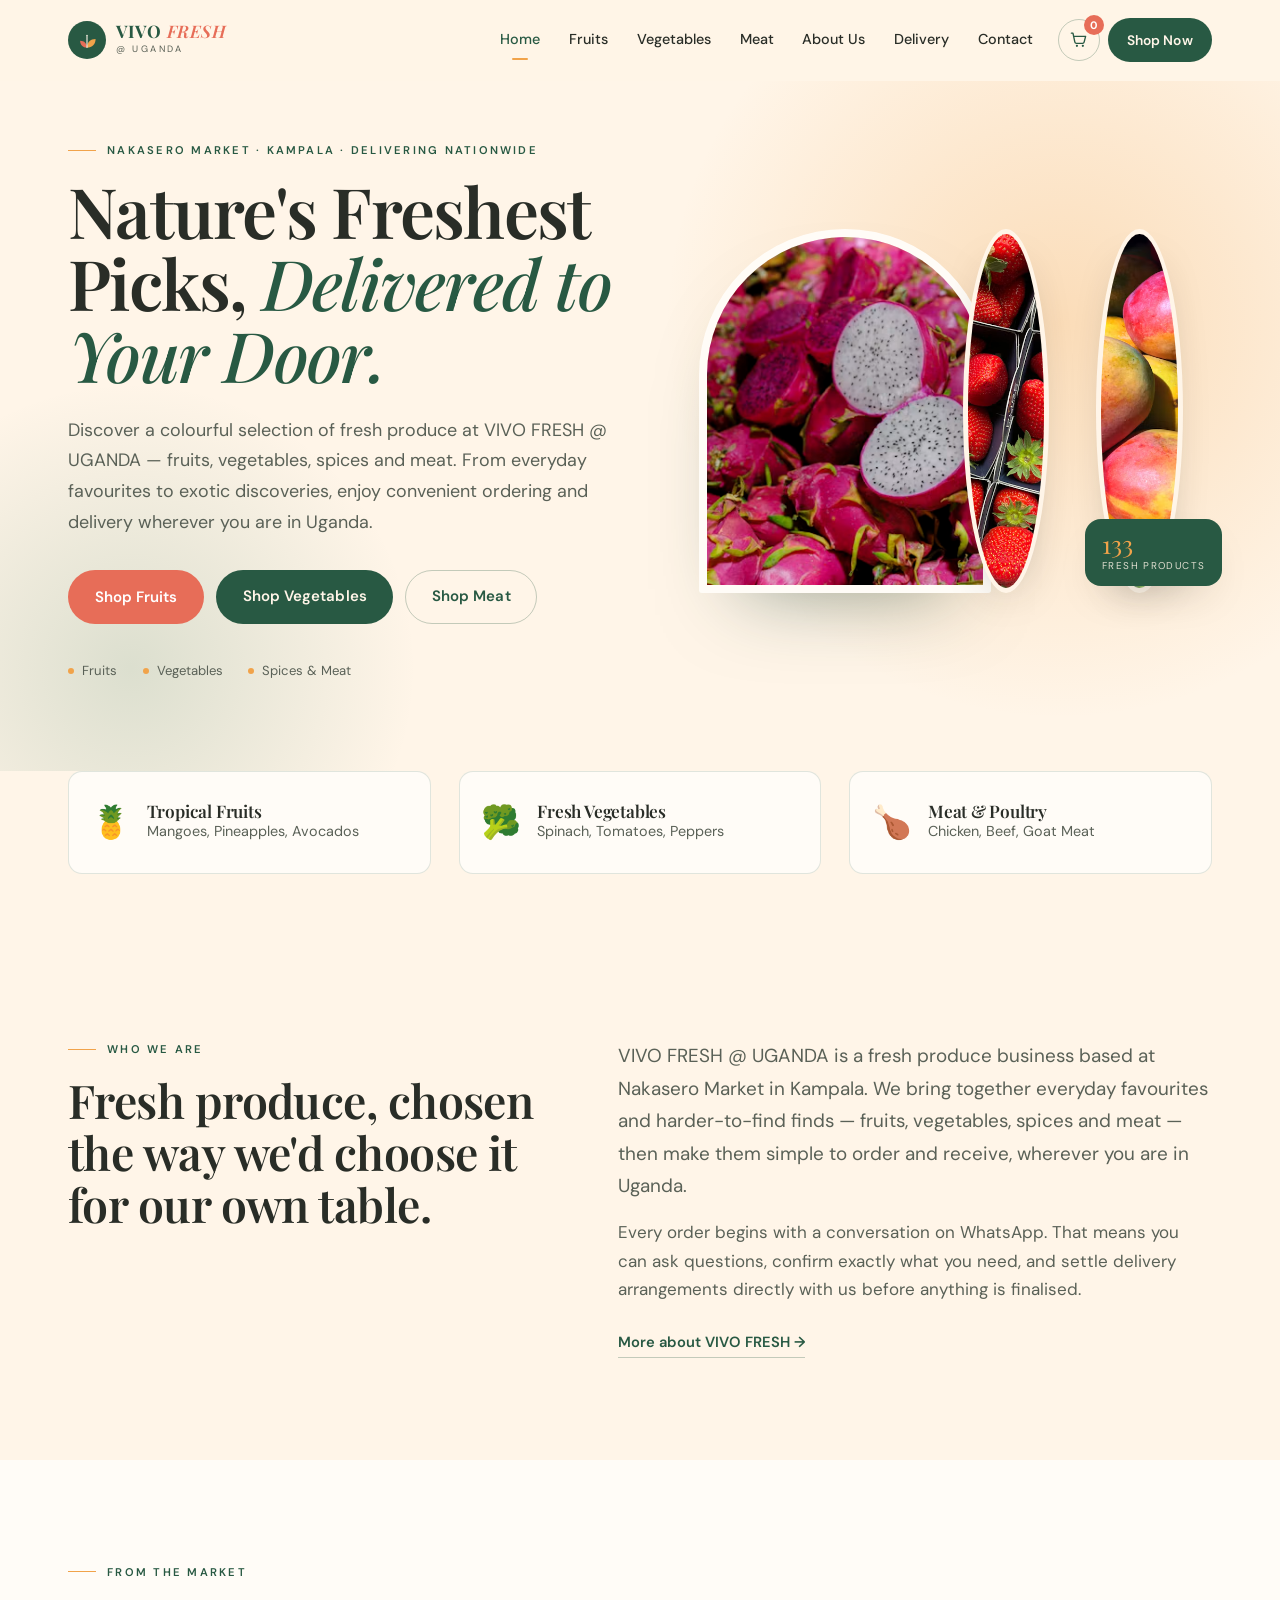
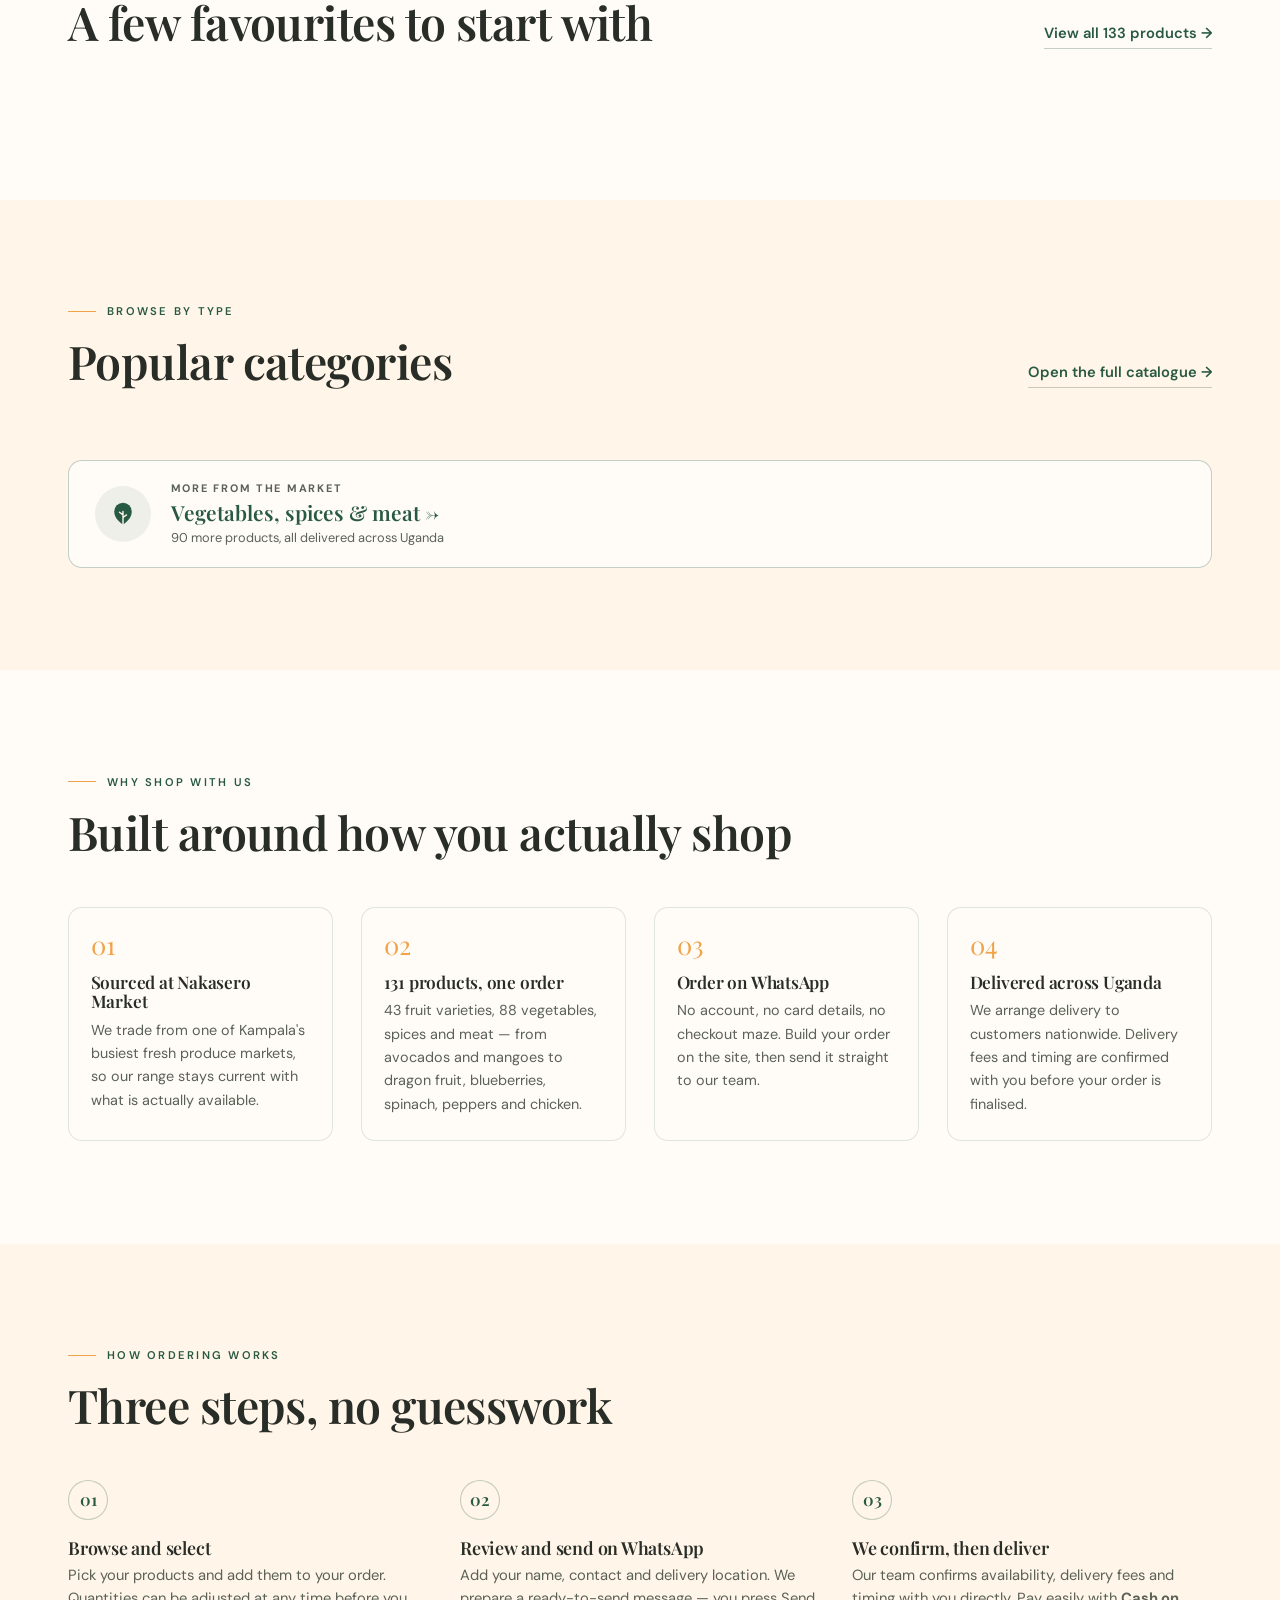
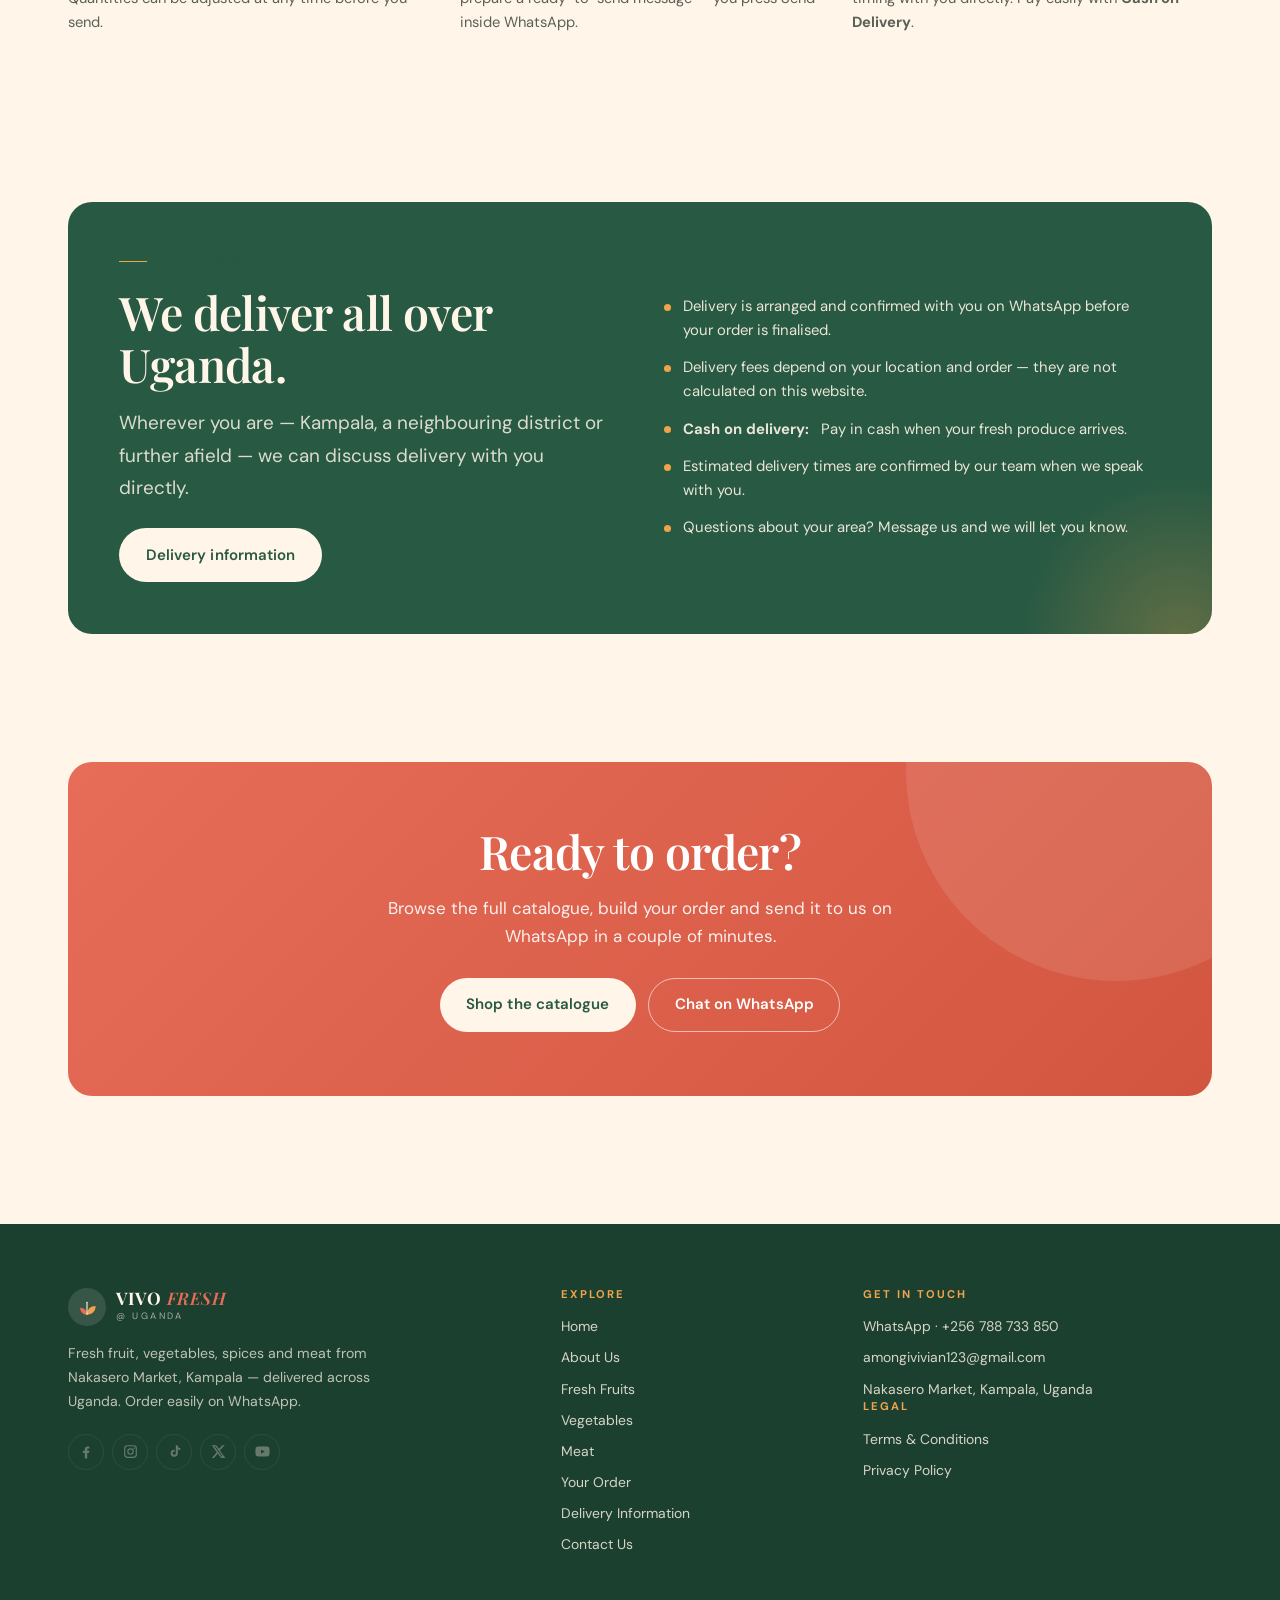
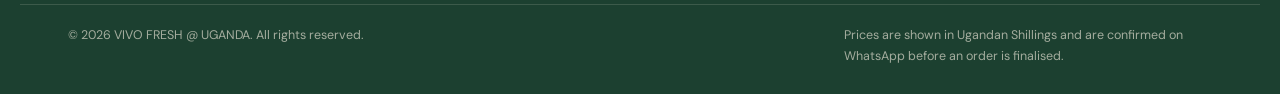
==== commit 3b31e912: "have no idea to what am pushing" ====
--- a/index.html
+++ b/index.html
@@ -8,7 +8,7 @@
         VIVO FRESH @ UGANDA — Fresh Fruit, Vegetables, Spices &amp; Meat Delivered
     </title>
     <meta name="description"
-        content="VIVO FRESH @ UGANDA brings fresh fruits, vegetables, spices and meat from Nakasero Market, Kampala to your door. 133 products. Order easily on WhatsApp, delivered all over Uganda." />
+        content="VIVO FRESH @ UGANDA brings fresh fruits, vegetables, spices and meat from Nakasero Market, Kampala to your door. 131 products. Order easily on WhatsApp, delivered all over Uganda." />
     <link rel="canonical" href="https://vivofreshuganda.com/" />
     <meta name="theme-color" content="#285943" />
 
@@ -322,9 +322,9 @@
                     </article>
                     <article class="value reveal">
                         <span class="value__num">02</span>
-                        <h3 class="value__title">133 products, one order</h3>
+                        <h3 class="value__title"><span data-count="all">131</span> products, one order</h3>
                         <p class="value__text">
-                            43 fruit varieties, 79 vegetables, spices and meat — from
+                            <span data-count="fruits">43</span> fruit varieties, <span data-count="veg">88</span> vegetables, spices and meat — from
                             avocados and mangoes to dragon fruit, blueberries, spinach,
                             peppers and chicken.
                         </p>
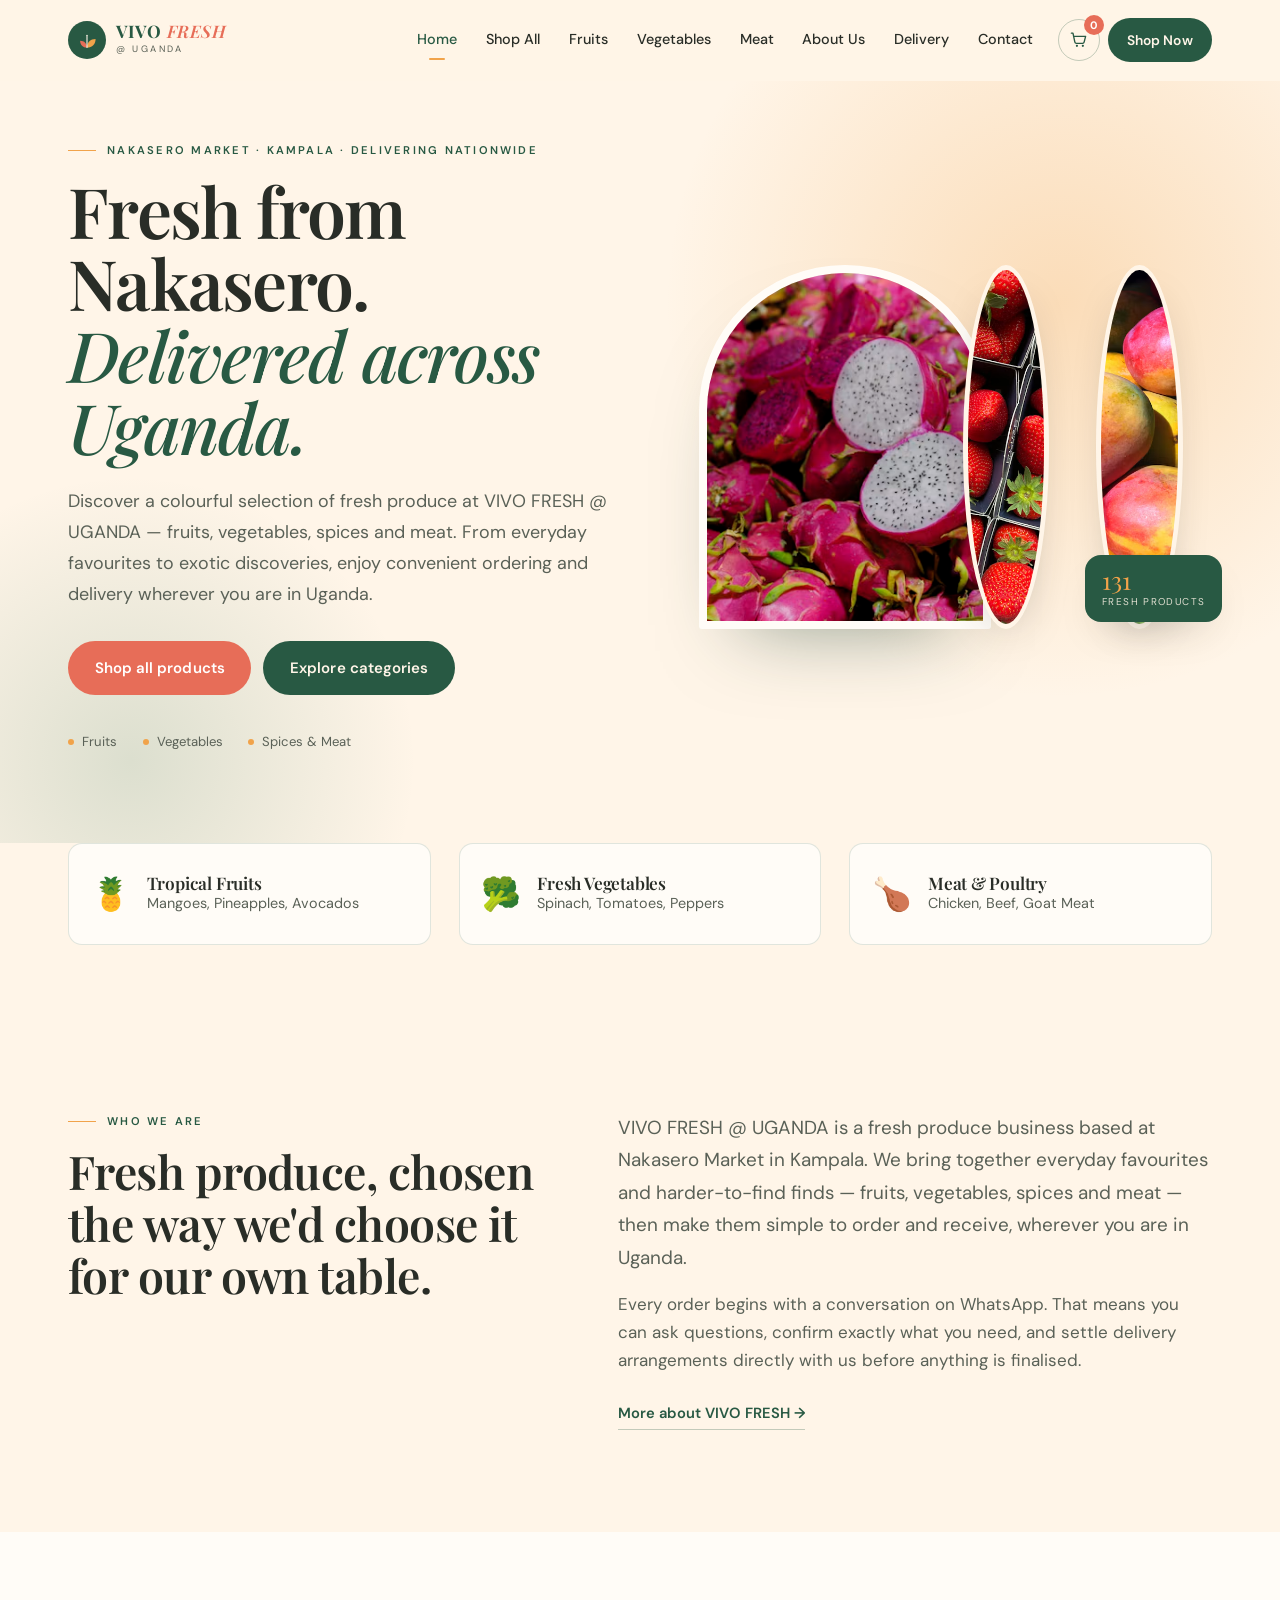
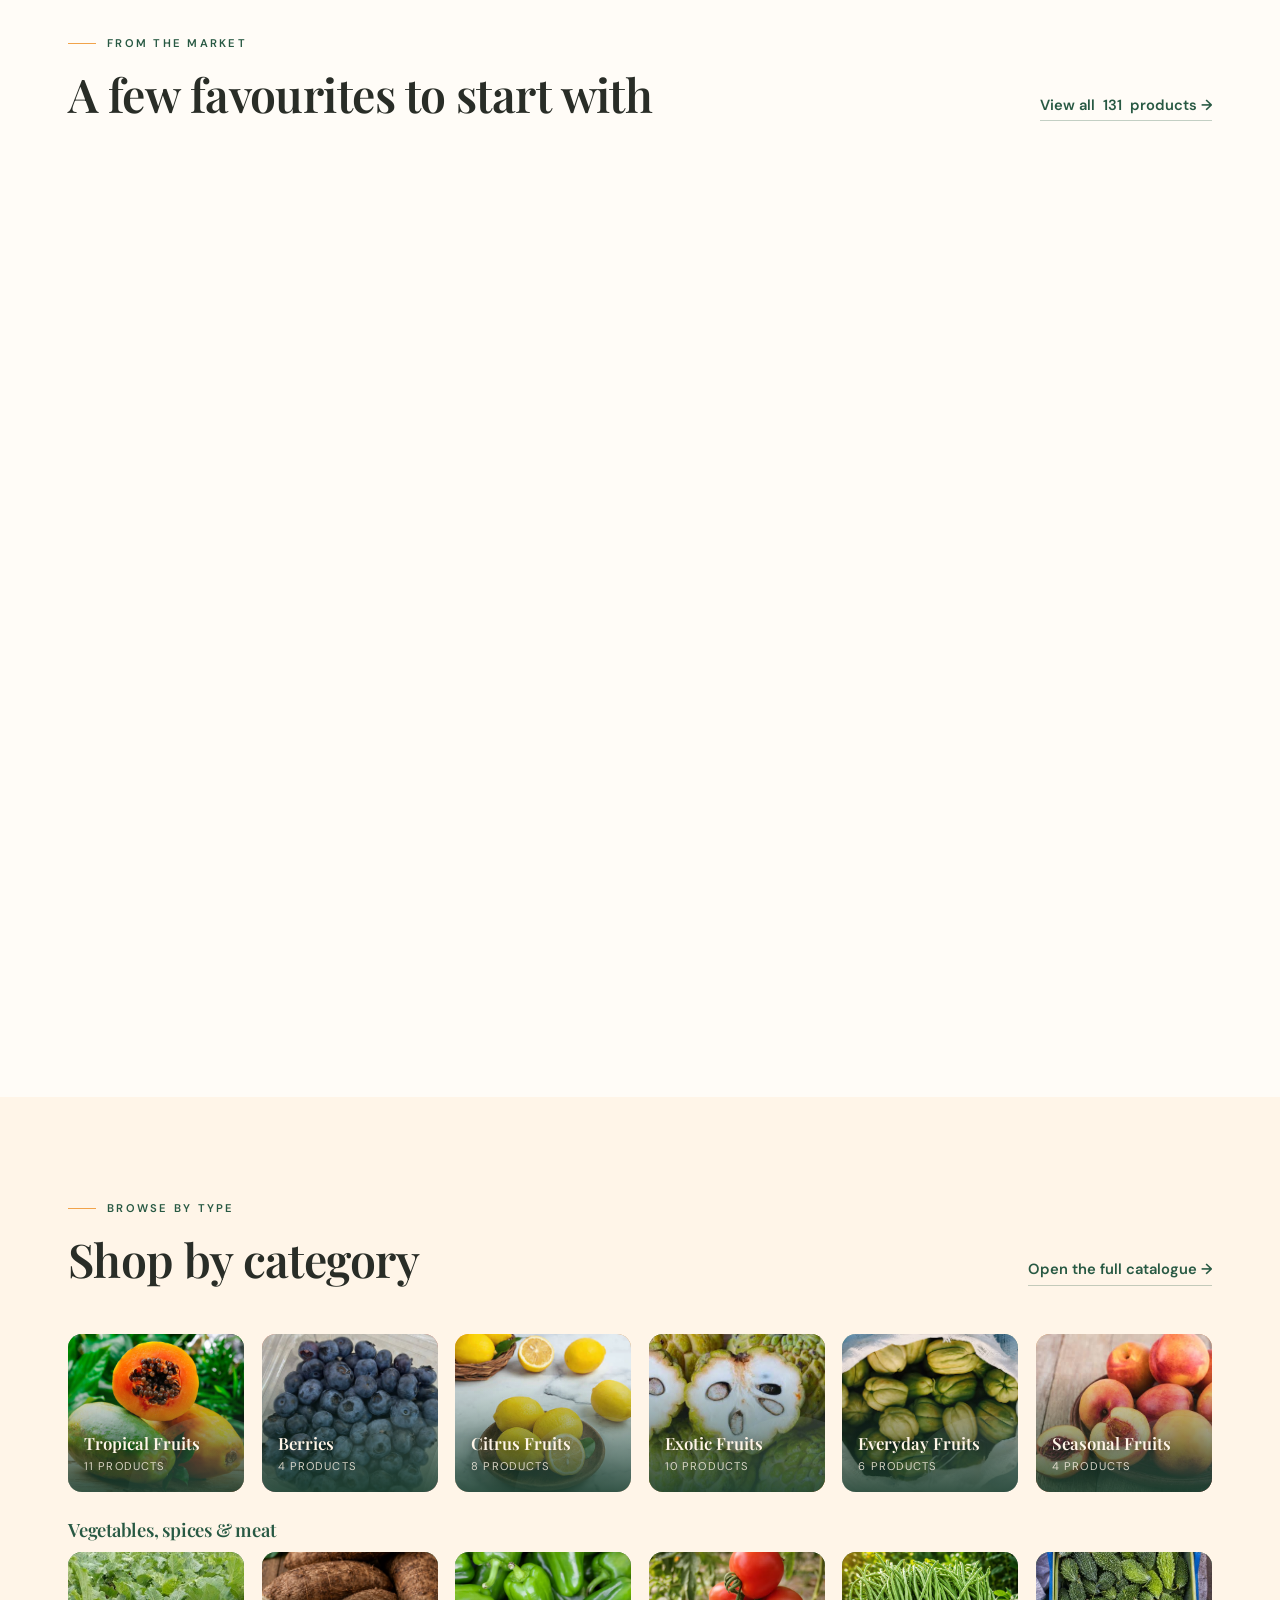
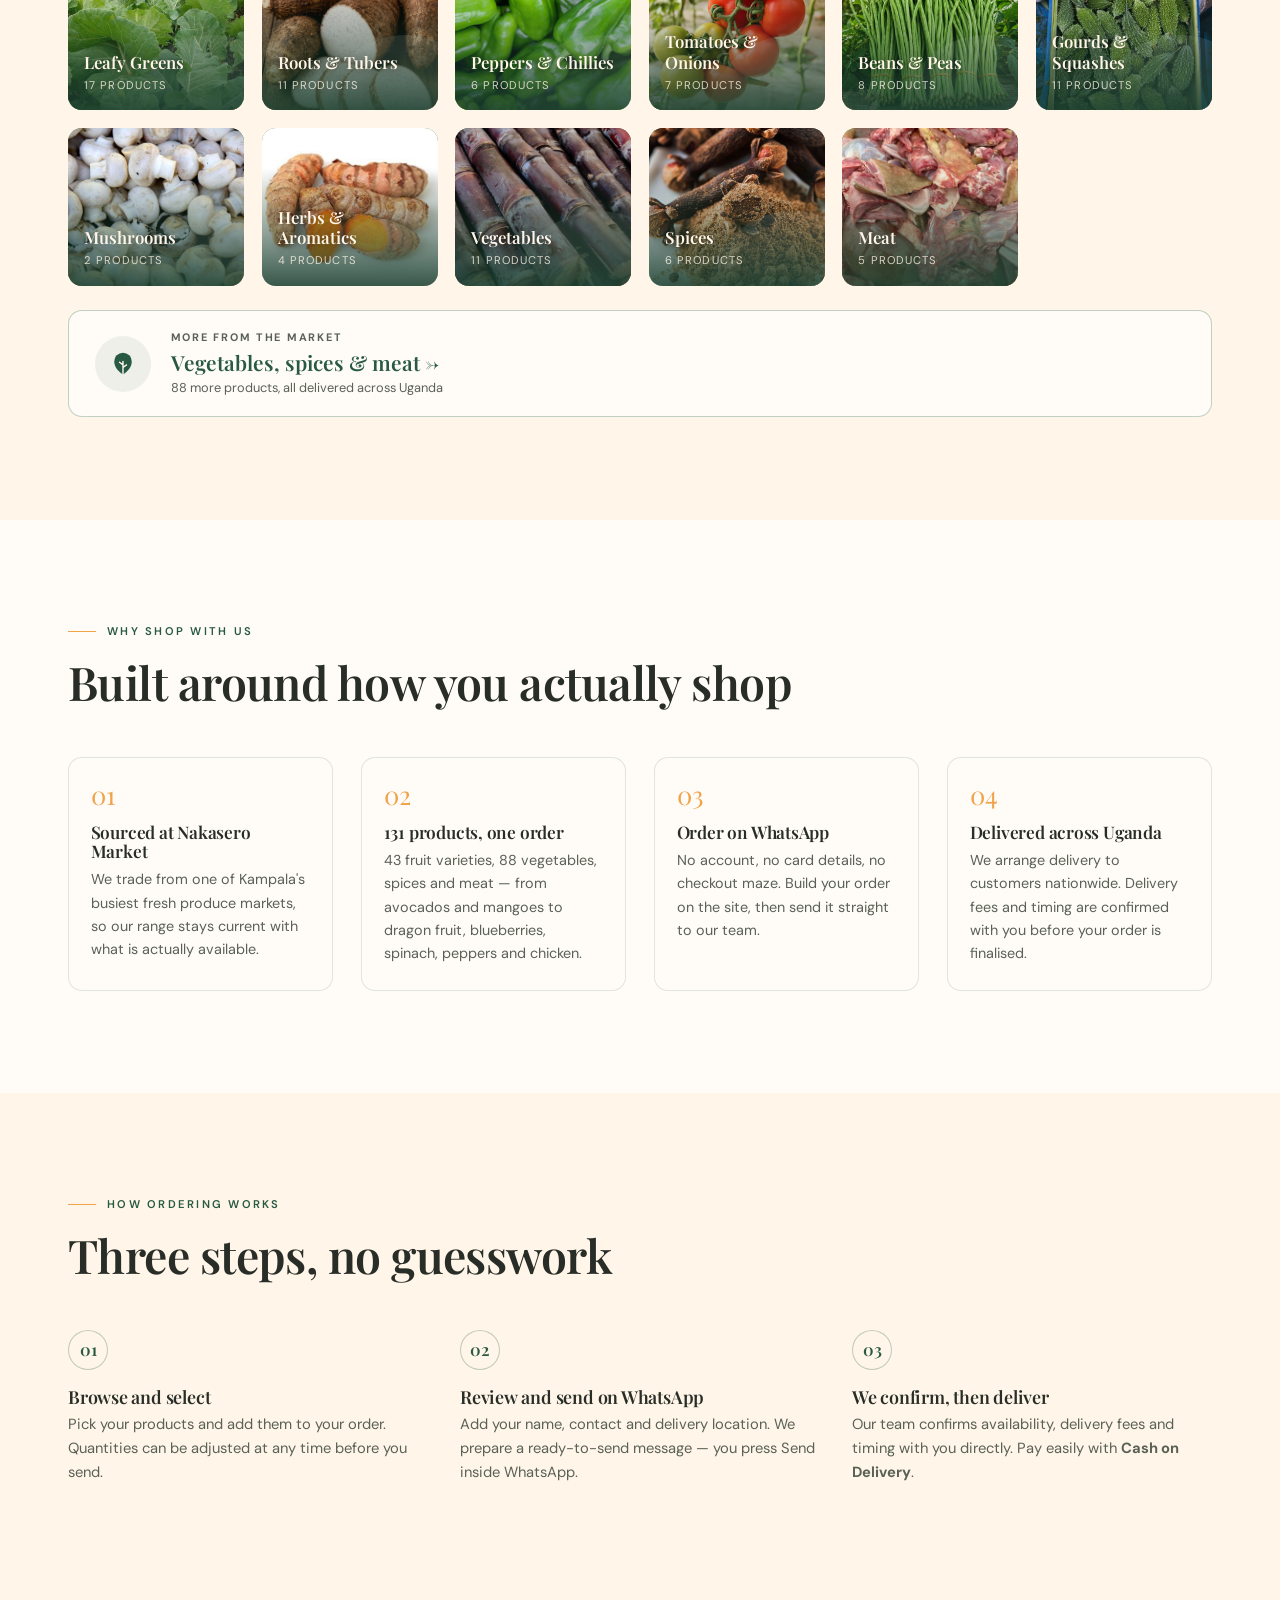
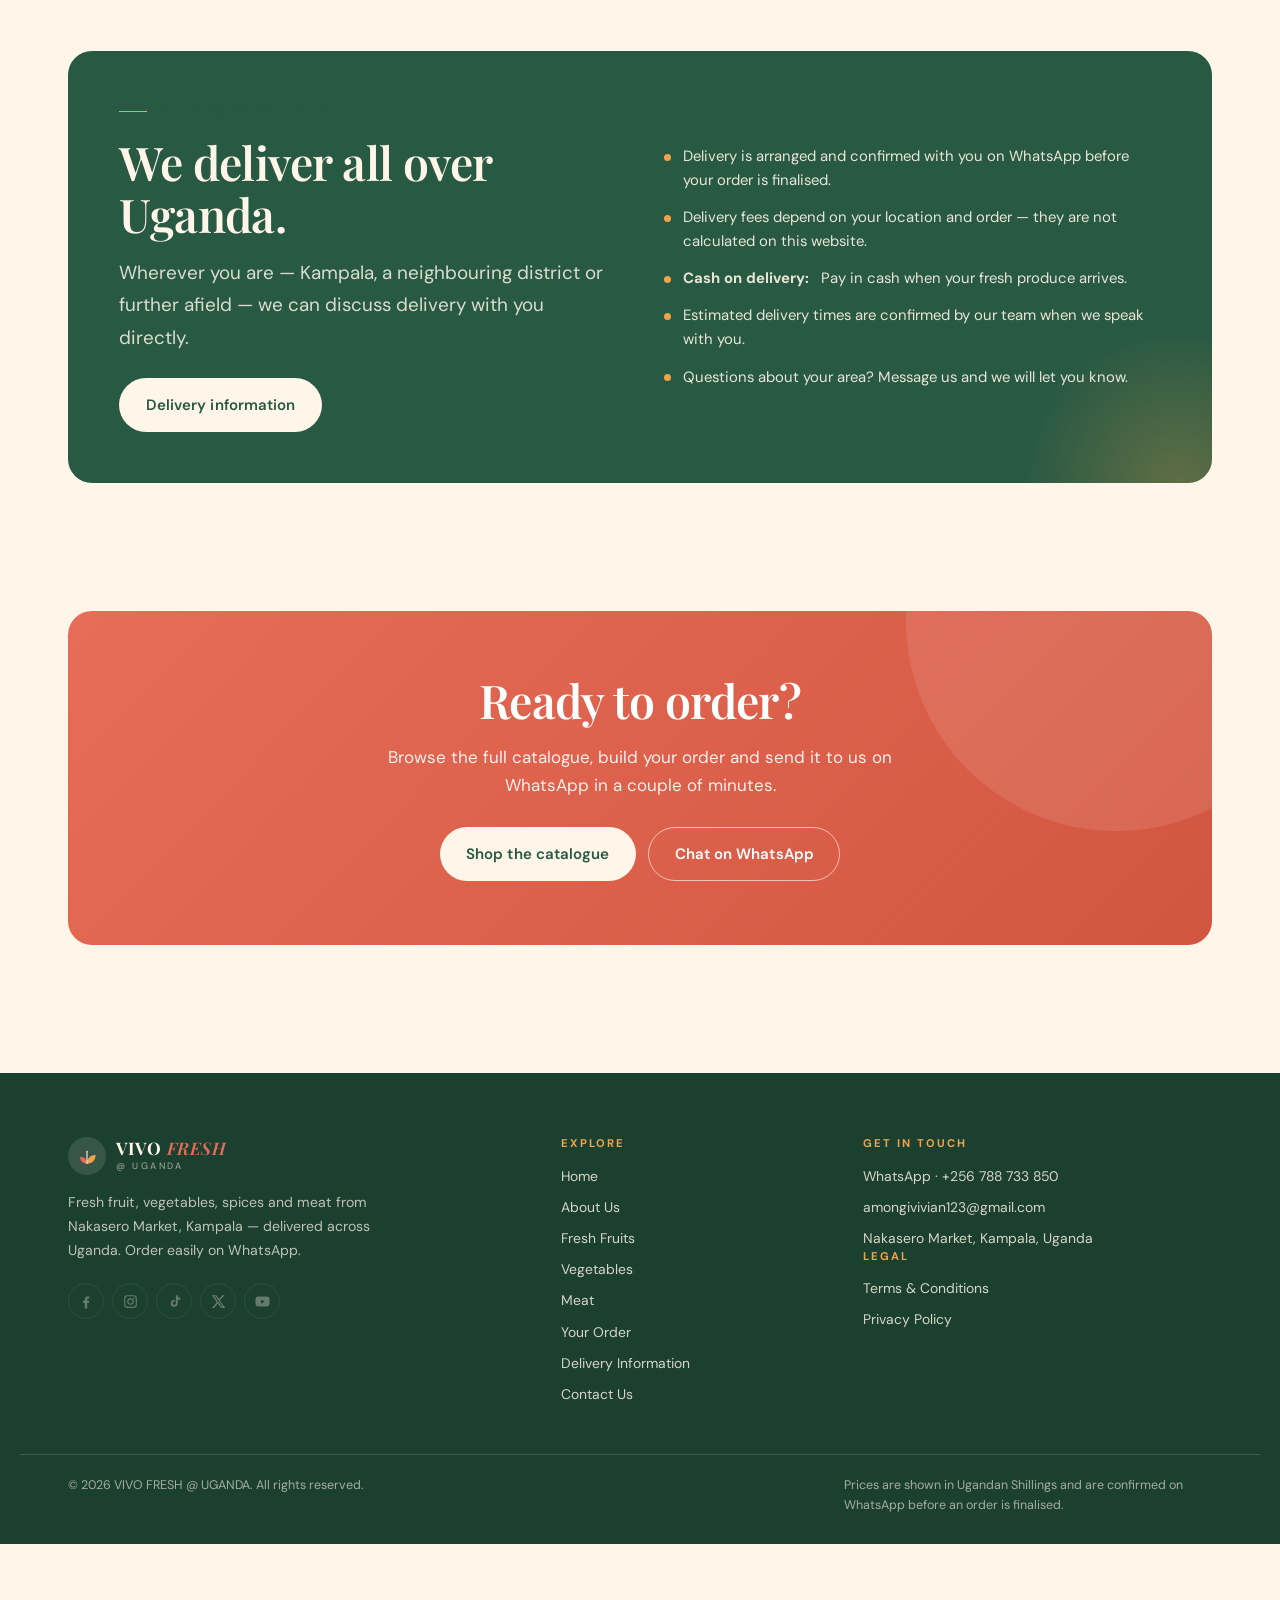
==== commit 305c24dc: "latest ui changes and more functionality" ====
--- a/index.html
+++ b/index.html
@@ -84,6 +84,7 @@
                     <li>
                         <a class="nav__link" href="index.html" aria-current="page">Home</a>
                     </li>
+                    <li><a class="nav__link" href="shop.html">Shop All</a></li>
                     <li><a class="nav__link" href="products.html">Fruits</a></li>
                     <li><a class="nav__link" href="vegetables.html">Vegetables</a></li>
                     <li>
@@ -93,7 +94,7 @@
                     <li><a class="nav__link" href="delivery.html">Delivery</a></li>
                     <li><a class="nav__link" href="contact.html">Contact</a></li>
                 </ul>
-                <a class="btn btn--coral nav__cta" href="products.html">Shop Now</a>
+                <a class="btn btn--coral nav__cta" href="shop.html">Shop Now</a>
             </nav>
 
             <div class="header__actions">
@@ -106,7 +107,7 @@
                     </svg>
                     <span class="cart-link__count js-cart-count" data-count="0">0</span>
                 </a>
-                <a class="btn btn--primary btn--sm header__shop" href="products.html">Shop Now</a>
+                <a class="btn btn--primary btn--sm header__shop" href="shop.html">Shop Now</a>
                 <button class="nav-toggle" id="navToggle" type="button" aria-expanded="false" aria-controls="primaryNav"
                     aria-label="Open menu">
                     <span></span><span></span><span></span>
@@ -126,7 +127,7 @@
                         Nakasero Market · Kampala · Delivering nationwide
                     </p>
                     <h1 class="hero__title">
-                        Nature's Freshest Picks, <em>Delivered to Your Door.</em>
+                        Fresh from Nakasero. <em>Delivered across Uganda.</em>
                     </h1>
                     <p class="hero__lede">
                         Discover a colourful selection of fresh produce at VIVO FRESH @
@@ -135,9 +136,8 @@
                         delivery wherever you are in Uganda.
                     </p>
                     <div class="hero__actions" style="display: flex; flex-wrap: wrap; gap: 0.75rem">
-                        <a class="btn btn--coral" href="products.html">Shop Fruits</a>
-                        <a class="btn btn--primary" href="vegetables.html">Shop Vegetables</a>
-                        <a class="btn btn--ghost" href="vegetables.html?category=Meat">Shop Meat</a>
+                        <a class="btn btn--coral" href="shop.html">Shop all products</a>
+                        <a class="btn btn--primary" href="#categories">Explore categories</a>
                     </div>
                     <ul class="hero__meta">
                         <li>Fruits</li>
@@ -172,7 +172,7 @@
                         <span class="media-fallback">Mangoes</span>
                     </div>
                     <div class="hero__badge">
-                        <span class="hero__badge-num">133</span>
+                        <span class="hero__badge-num" data-catalog-count="all">131</span>
                         <span class="hero__badge-txt">fresh products</span>
                     </div>
                 </div>
@@ -266,7 +266,7 @@
                         <p class="eyebrow">From the market</p>
                         <h2 class="h2">A few favourites to start with</h2>
                     </div>
-                    <a class="link-arrow" href="products.html">View all 133 products →</a>
+                    <a class="link-arrow" href="products.html">View all <span data-catalog-count="all">131</span> products →</a>
                 </header>
                 <div class="pgrid" id="featuredGrid"></div>
             </div>
@@ -278,11 +278,13 @@
                 <header class="section__head">
                     <div>
                         <p class="eyebrow">Browse by type</p>
-                        <h2 class="h2">Popular categories</h2>
+                        <h2 class="h2" id="categories">Shop by category</h2>
                     </div>
                     <a class="link-arrow" href="products.html">Open the full catalogue →</a>
                 </header>
                 <div class="catgrid" id="categoryGrid"></div>
+                <h3 class="catgroup__title">Vegetables, spices &amp; meat</h3>
+                <div class="catgrid" id="vegCategoryGrid"></div>
                 <div style="margin-top: 1.5rem">
                     <a class="sector-switch" href="vegetables.html">
                         <span class="sector-switch__icon" aria-hidden="true">
@@ -295,7 +297,7 @@
                         <span class="sector-switch__text">
                             <span class="sector-switch__eyebrow">More from the market</span>
                             <span class="sector-switch__title">Vegetables, spices &amp; meat →</span>
-                            <span class="sector-switch__sub">90 more products, all delivered across Uganda</span>
+                            <span class="sector-switch__sub"><span data-catalog-count="veg">88</span> more products, all delivered across Uganda</span>
                         </span>
                     </a>
                 </div>
@@ -322,9 +324,9 @@
                     </article>
                     <article class="value reveal">
                         <span class="value__num">02</span>
-                        <h3 class="value__title"><span data-count="all">131</span> products, one order</h3>
+                        <h3 class="value__title"><span data-catalog-count="all">131</span> products, one order</h3>
                         <p class="value__text">
-                            <span data-count="fruits">43</span> fruit varieties, <span data-count="veg">88</span> vegetables, spices and meat — from
+                            <span data-catalog-count="fruits">43</span> fruit varieties, <span data-catalog-count="veg">88</span> vegetables, spices and meat — from
                             avocados and mangoes to dragon fruit, blueberries, spinach,
                             peppers and chicken.
                         </p>
@@ -515,11 +517,11 @@
     <script src="js/config.js"></script>
     <script src="js/data/fruits.js"></script>
     <script src="js/data/vegetables.js"></script>
+    <script src="js/main.js"></script>
     <script src="js/whatsapp.js"></script>
     <script src="js/cart.js"></script>
     <script src="js/products.js"></script>
     <script src="js/order-form.js"></script>
-    <script src="js/main.js"></script>
 </body>
 
 </html>
--- a/css/responsive.css
+++ b/css/responsive.css
@@ -24,8 +24,10 @@
     background: var(--cream) !important;
     padding: 2rem var(--gutter) !important;
 
-    /* NO SCROLLING */
-    overflow-y: hidden !important;
+    /* Scrolls on short screens so the last links and CTA stay reachable */
+    overflow-y: auto !important;
+    -webkit-overflow-scrolling: touch;
+    max-height: calc(100vh - var(--header-h)) !important;
 
     /* Animation states */
     transform: translateY(-10px) !important;
@@ -324,3 +326,118 @@
     flex: 0 0 auto;
   }
 }
+
+
+/* ============================================================
+   UX PASS — sort, price note, order bar, vegetable tiles, mobile
+   ============================================================ */
+.pricenote {
+  margin: 0 0 1rem;
+  padding: 0.75rem 1rem;
+  background: rgba(241, 163, 74, 0.14);
+  border: 1px solid rgba(241, 163, 74, 0.45);
+  border-radius: var(--radius-sm);
+  font-size: 0.88rem;
+  color: var(--charcoal);
+}
+.toolbar__sort {
+  display: flex;
+  align-items: center;
+  gap: 0.6rem;
+  font-size: 0.85rem;
+  color: var(--muted);
+}
+.toolbar__sort select {
+  min-height: 44px;
+  padding: 0.45rem 0.8rem;
+  border: 1px solid var(--line-strong);
+  border-radius: var(--radius-sm);
+  background: var(--white);
+  color: var(--charcoal);
+  font: inherit;
+}
+.catgroup__title {
+  margin: 1.75rem 0 0.75rem;
+  font-family: var(--font-display);
+  font-size: 1.15rem;
+  color: var(--green);
+}
+.orderbar {
+  position: fixed;
+  left: 50%;
+  bottom: max(14px, env(safe-area-inset-bottom));
+  transform: translateX(-50%);
+  z-index: 90;
+  display: flex;
+  align-items: center;
+  justify-content: space-between;
+  gap: 1rem;
+  width: min(92vw, 460px);
+  padding: 0.85rem 1.2rem;
+  background: var(--green);
+  color: #fff;
+  border-radius: 999px;
+  box-shadow: 0 10px 30px rgba(28, 64, 48, 0.35);
+  text-decoration: none;
+  font-size: 0.9rem;
+}
+.orderbar[hidden] { display: none; }
+.orderbar strong { color: var(--gold-soft); white-space: nowrap; }
+.summary__clear { margin-top: 0.5rem; }
+body { padding-bottom: 4.5rem; }
+.chip, .pcard__add, .stepper__btn, .citem__remove { min-height: 44px; }
+.stepper__btn { min-width: 44px; }
+
+@media (max-width: 480px) {
+  /* Two compact columns instead of one very long list (320px-safe) */
+  .pgrid { grid-template-columns: repeat(2, minmax(0, 1fr)); gap: 0.75rem; }
+  .pcard__name { font-size: 0.95rem; }
+  .pcard__foot { flex-wrap: wrap; gap: 0.5rem; }
+  .pcard__add { flex: 1 1 100%; }
+  /* Category chips become one swipeable row instead of a tall wrapped block */
+  .chips { flex-wrap: nowrap; overflow-x: auto; -webkit-overflow-scrolling: touch; padding-bottom: 0.4rem; scrollbar-width: thin; }
+  .chip { white-space: nowrap; }
+  .toolbar__sort { justify-content: space-between; }
+  .orderbar { font-size: 0.82rem; padding: 0.75rem 1rem; }
+}
+@media (max-width: 360px) {
+  .pcard__body { padding: 0.7rem; }
+  .pcard__price { font-size: 0.92rem; }
+}
+
+
+/* ============================================================
+   SHOP-FIRST POLISH — photo category tiles, scannable cards, order bar
+   ============================================================ */
+.cattile__img {
+  position: absolute; inset: 0; width: 100%; height: 100%;
+  object-fit: cover; z-index: -2;
+  transition: transform 0.7s var(--ease);
+}
+.cattile:hover .cattile__img { transform: scale(1.06); }
+.cattile::after {
+  content: ""; position: absolute; inset: 0; z-index: -1;
+  background: linear-gradient(180deg, rgba(28,64,48,0) 25%, rgba(28,64,48,0.88) 100%);
+}
+.cattile__name { text-shadow: 0 1px 8px rgba(0,0,0,0.35); }
+
+/* Product names and prices are read fast: sans-serif, not decorative serif */
+.pcard__name { font-family: var(--font-sans); font-weight: 600; letter-spacing: -0.005em; }
+.pcard__price { font-family: var(--font-sans); font-weight: 700; }
+.pcard { display: flex; flex-direction: column; height: 100%; }
+.pcard__body { display: flex; flex-direction: column; flex: 1; }
+.pcard__foot { margin-top: auto; }
+
+.orderbar span { display: flex; flex-direction: column; line-height: 1.25; }
+.orderbar small { color: rgba(255,255,255,0.8); font-size: 0.78rem; }
+.toolbar__clear {
+  min-height: 44px; padding: 0.45rem 1rem; border: 1px solid var(--line-strong);
+  border-radius: 999px; background: transparent; color: var(--green); font: inherit; font-weight: 600; cursor: pointer;
+}
+.toolbar__clear[hidden] { display: none; }
+#categories { scroll-margin-top: calc(var(--header-h, 72px) + 1rem); }
+:focus-visible { outline: 3px solid var(--gold); outline-offset: 2px; }
+@media (prefers-reduced-motion: reduce) {
+  *, *::before, *::after { animation-duration: 0.01ms !important; transition-duration: 0.01ms !important; scroll-behavior: auto !important; }
+}
+@media (max-width: 480px) { .cattile { min-height: 132px; padding: 0.8rem; } }
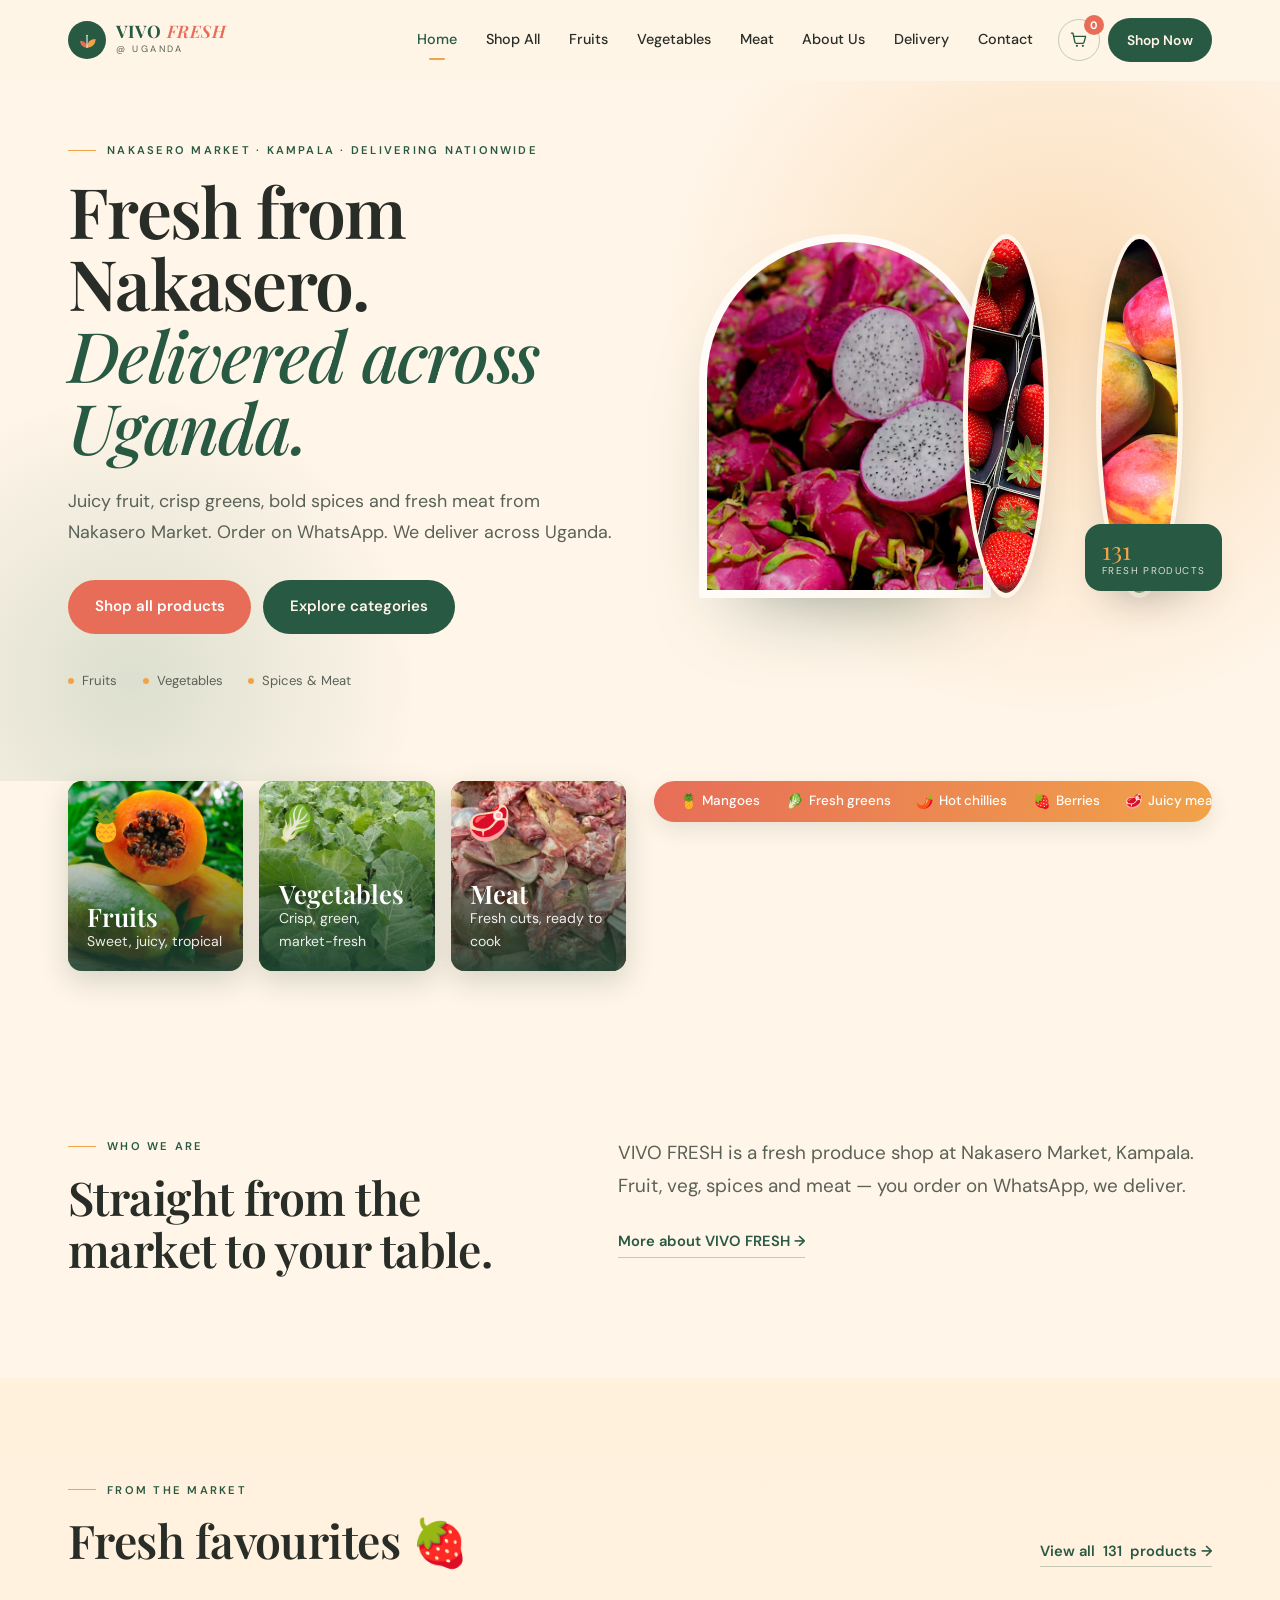
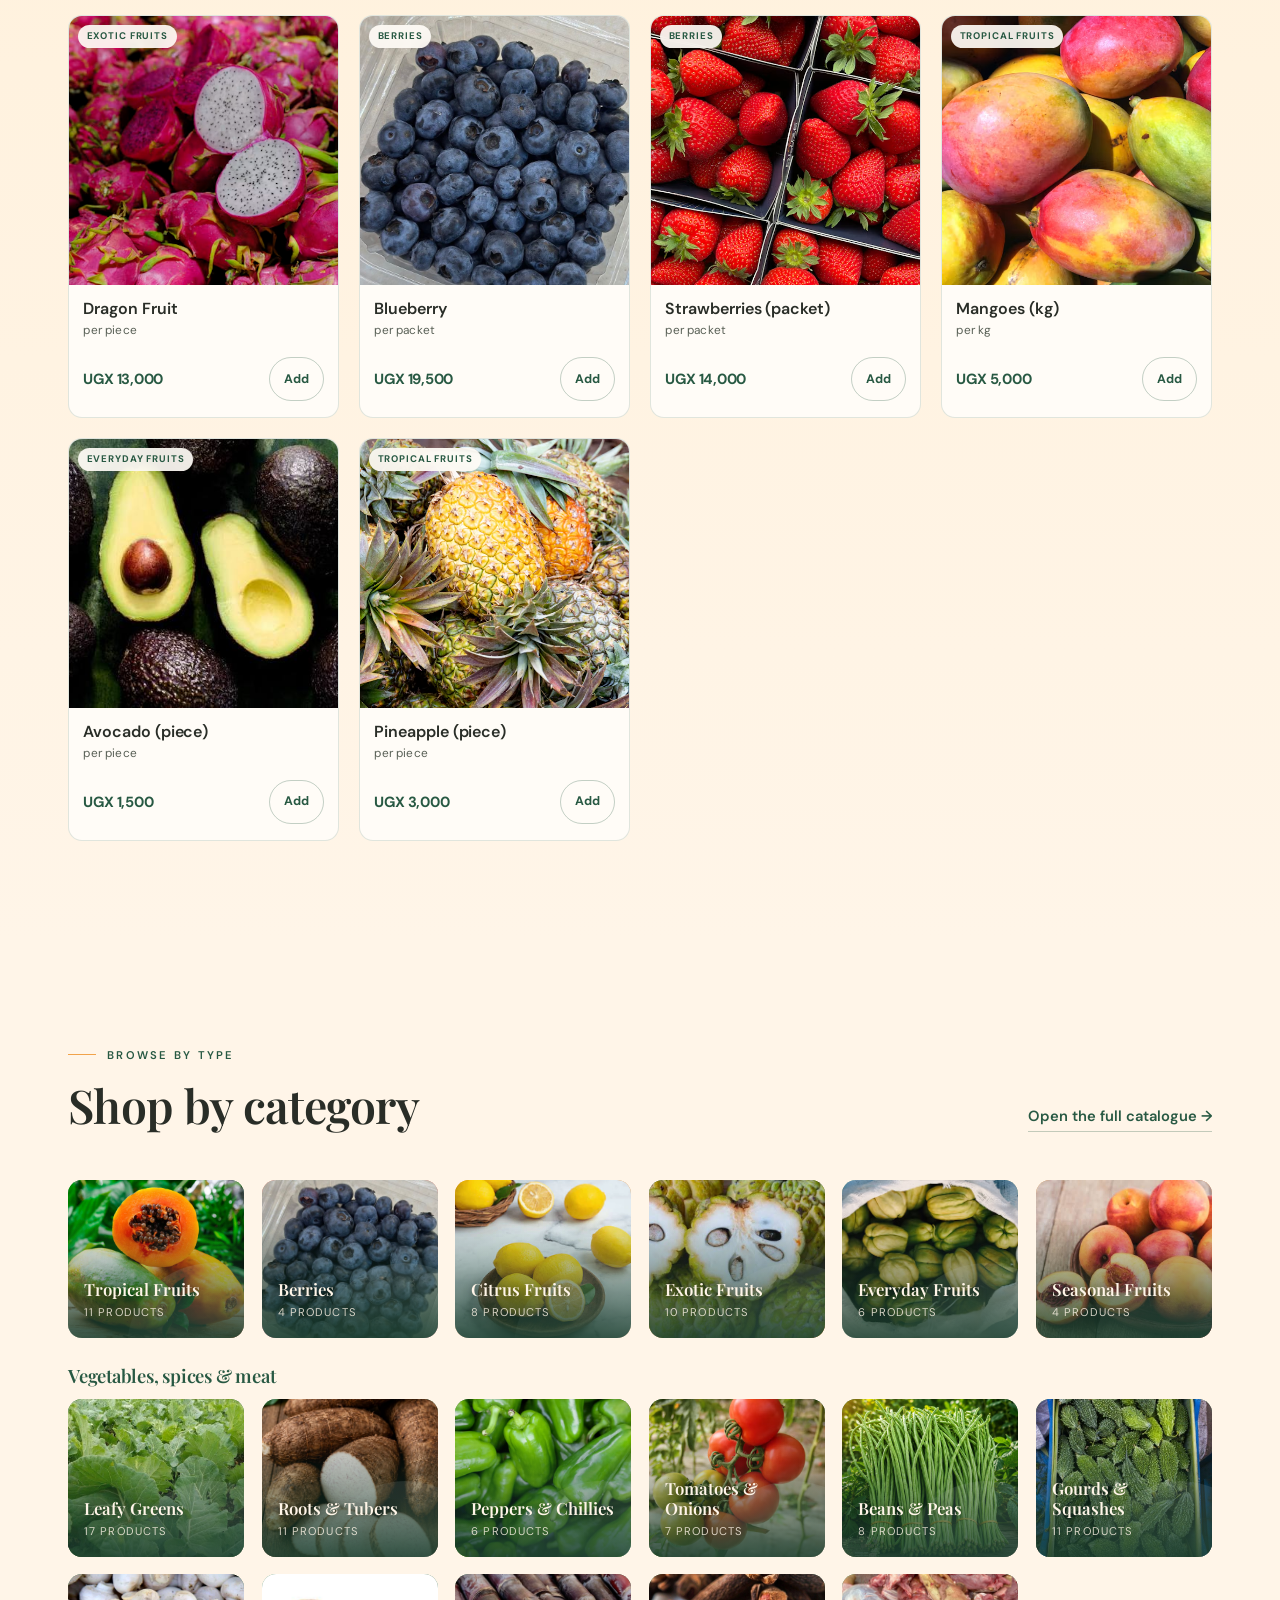
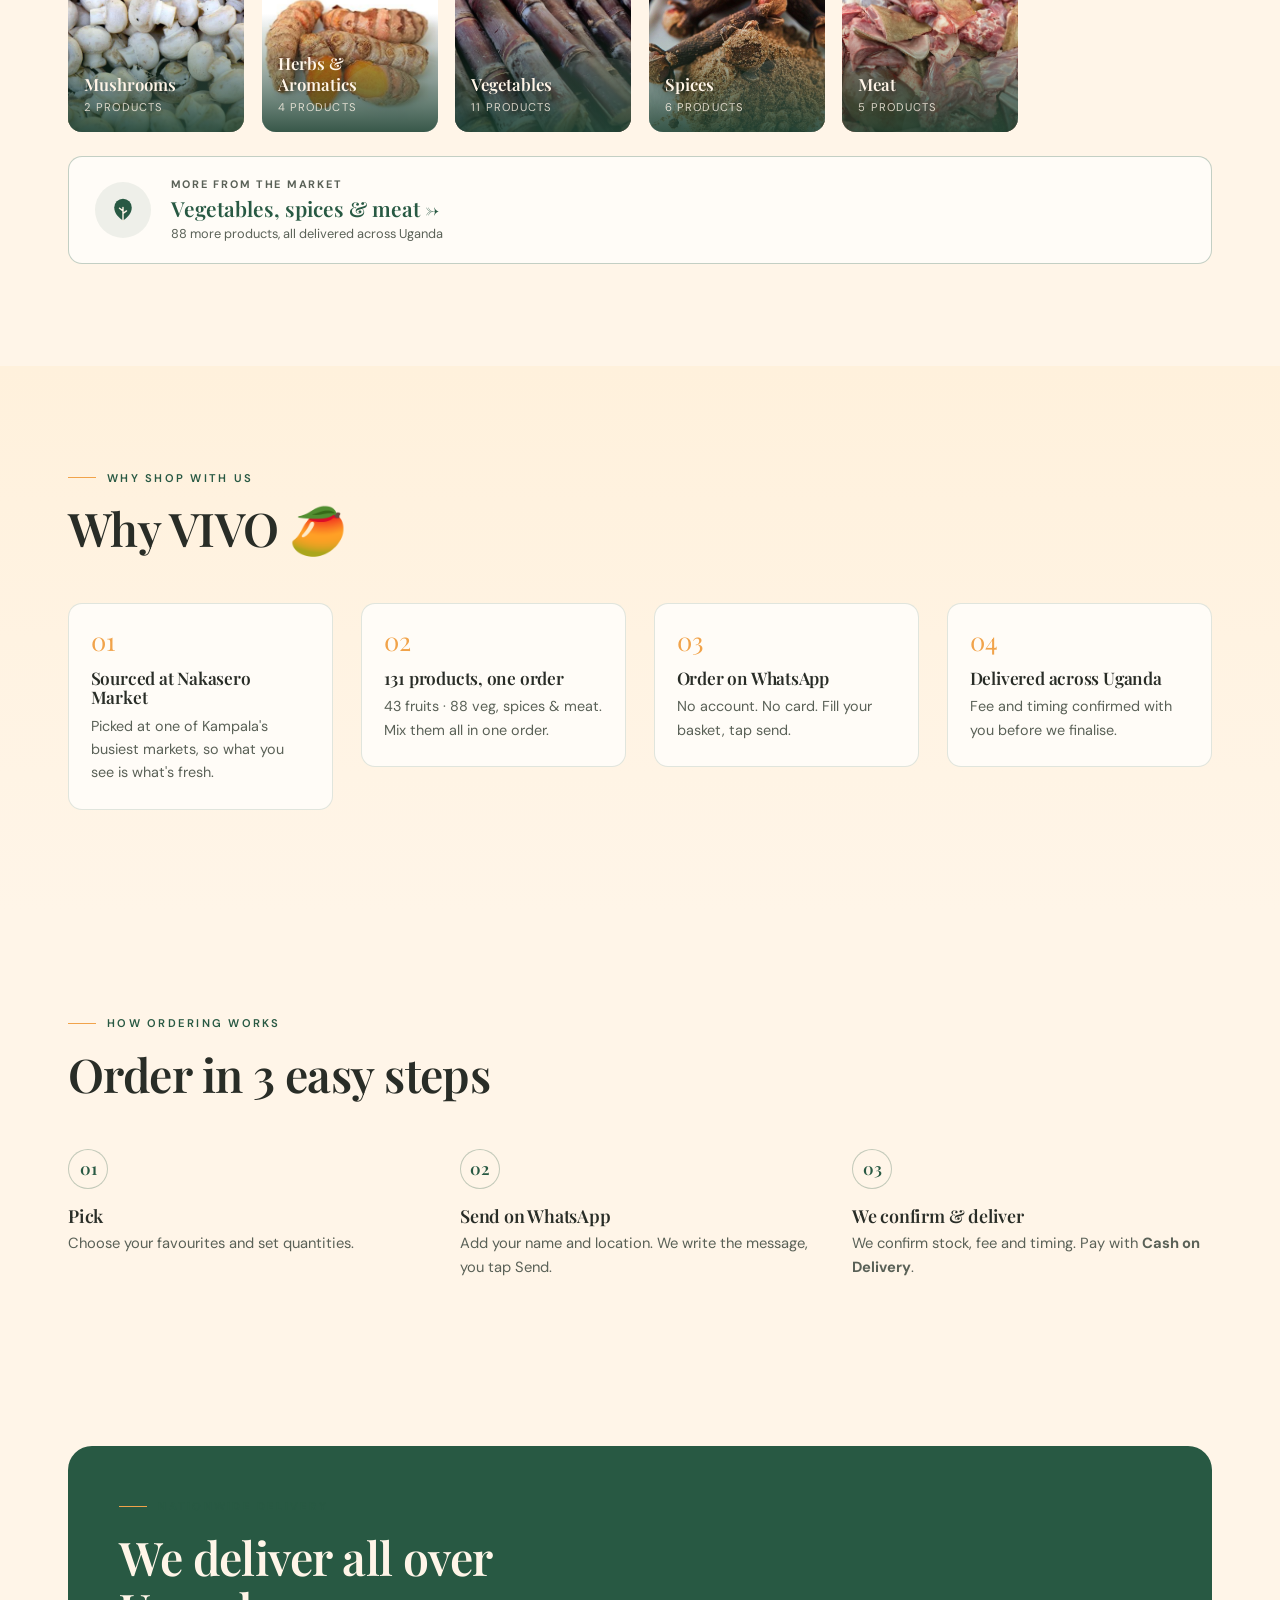
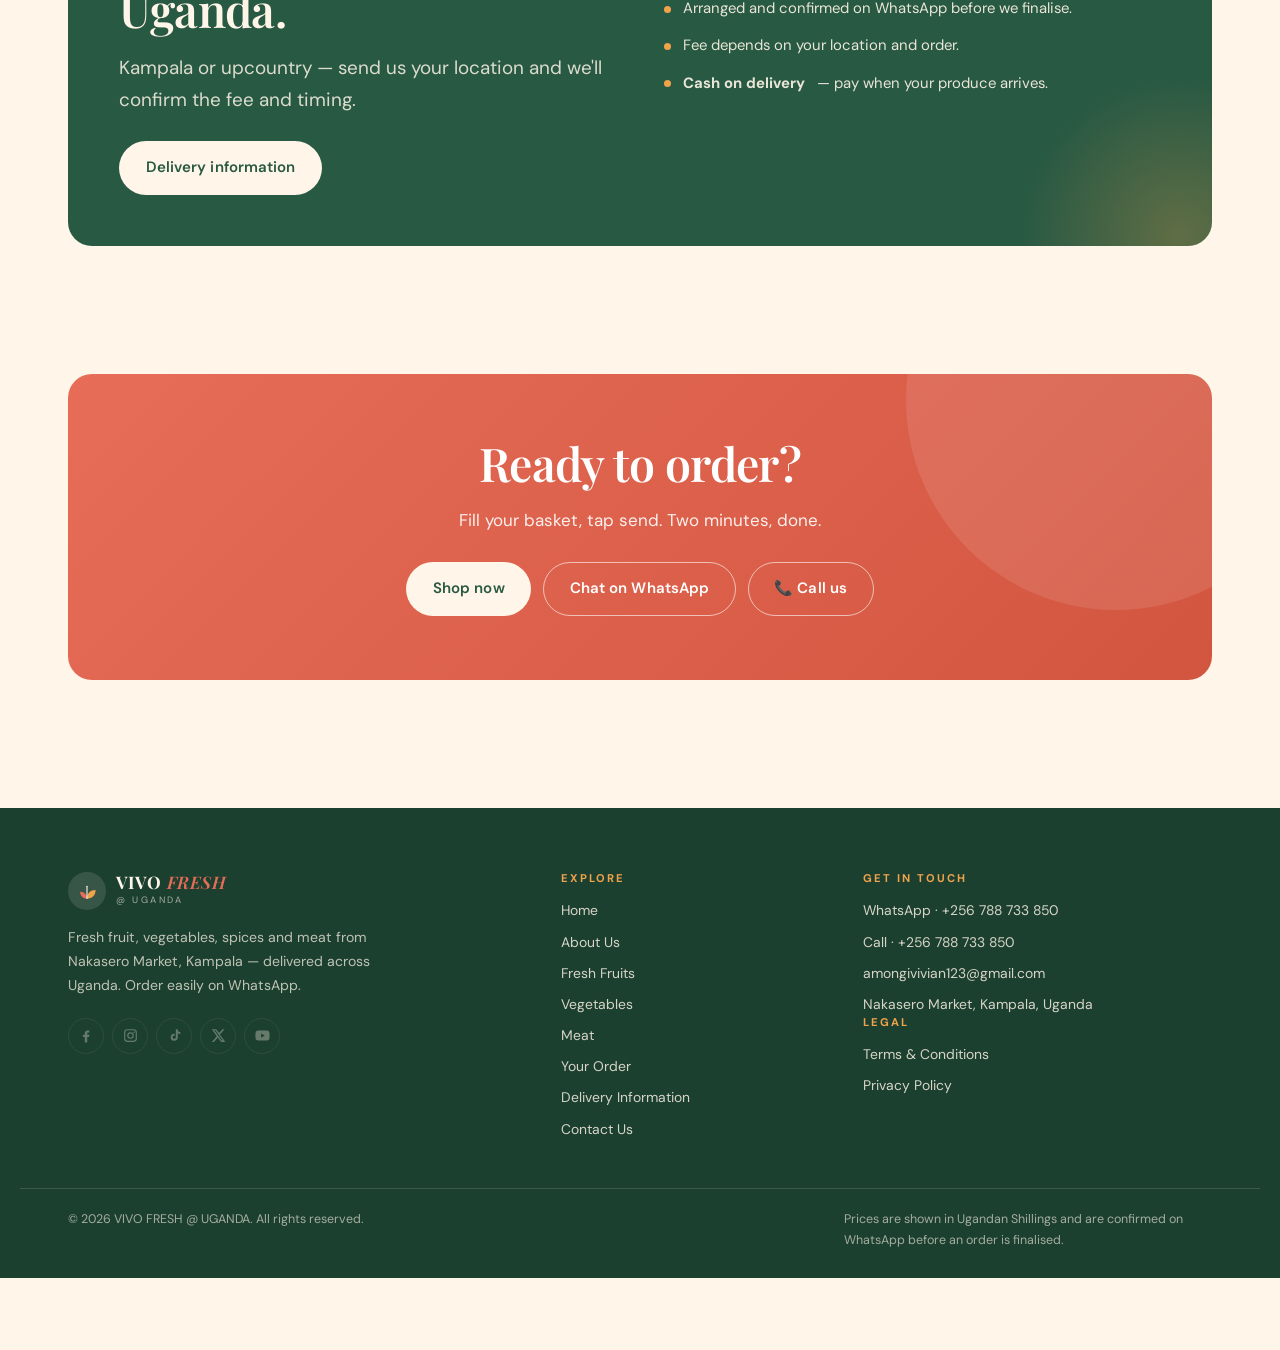
==== commit c7fe3cbf: "ui polishing and foodie look" ====
--- a/index.html
+++ b/index.html
@@ -1,41 +1,57 @@
 <!doctype html>
 <html lang="en" class="no-js">
-
-<head>
+  <head>
     <meta charset="utf-8" />
     <meta name="viewport" content="width=device-width, initial-scale=1" />
     <title>
-        VIVO FRESH @ UGANDA — Fresh Fruit, Vegetables, Spices &amp; Meat Delivered
+      VIVO FRESH @ UGANDA — Fresh Fruit, Vegetables, Spices &amp; Meat Delivered
     </title>
-    <meta name="description"
-        content="VIVO FRESH @ UGANDA brings fresh fruits, vegetables, spices and meat from Nakasero Market, Kampala to your door. 131 products. Order easily on WhatsApp, delivered all over Uganda." />
+    <meta
+      name="description"
+      content="VIVO FRESH @ UGANDA brings fresh fruits, vegetables, spices and meat from Nakasero Market, Kampala to your door. 131 products. Order easily on WhatsApp, delivered all over Uganda."
+    />
     <link rel="canonical" href="https://vivofreshuganda.com/" />
     <meta name="theme-color" content="#285943" />
 
     <meta property="og:type" content="website" />
     <meta property="og:site_name" content="VIVO FRESH @ UGANDA" />
-    <meta property="og:title" content="VIVO FRESH @ UGANDA — Nature's Freshest Picks, Delivered to Your Door" />
-    <meta property="og:description"
-        content="Discover fresh fruits, vegetables, spices and meat from Nakasero Market, Kampala — delivered all over Uganda. Order on WhatsApp." />
+    <meta
+      property="og:title"
+      content="VIVO FRESH @ UGANDA — Nature's Freshest Picks, Delivered to Your Door"
+    />
+    <meta
+      property="og:description"
+      content="Discover fresh fruits, vegetables, spices and meat from Nakasero Market, Kampala — delivered all over Uganda. Order on WhatsApp."
+    />
     <meta property="og:url" content="https://vivofreshuganda.com/" />
-    <meta property="og:image" content="https://vivofreshuganda.com/assets/images/banners/og-image.jpg" />
+    <meta
+      property="og:image"
+      content="https://vivofreshuganda.com/assets/images/banners/og-image.jpg"
+    />
     <meta name="twitter:card" content="summary_large_image" />
-
-    <link rel="icon"
-        href="data:image/svg+xml,%3Csvg xmlns='http://www.w3.org/2000/svg' viewBox='0 0 64 64'%3E%3Crect width='64' height='64' rx='14' fill='%23285943'/%3E%3Cpath d='M32 48c0-13 9-22 22-22 0 13-9 22-22 22z' fill='%23F1A34A'/%3E%3Cpath d='M32 48c0-9.5-6.5-16-16-16 0 9.5 6.5 16 16 16z' fill='%23E76D58'/%3E%3C/svg%3E" />
+    <link
+      rel="stylesheet"
+      href="https://cdn.jsdelivr.net/npm/bootstrap-icons@1.13.1/font/bootstrap-icons.min.css"
+    />
+
+    <link
+      rel="icon"
+      href="data:image/svg+xml,%3Csvg xmlns='http://www.w3.org/2000/svg' viewBox='0 0 64 64'%3E%3Crect width='64' height='64' rx='14' fill='%23285943'/%3E%3Cpath d='M32 48c0-13 9-22 22-22 0 13-9 22-22 22z' fill='%23F1A34A'/%3E%3Cpath d='M32 48c0-9.5-6.5-16-16-16 0 9.5 6.5 16 16 16z' fill='%23E76D58'/%3E%3C/svg%3E"
+    />
 
     <link rel="preconnect" href="https://fonts.googleapis.com" />
     <link rel="preconnect" href="https://fonts.gstatic.com" crossorigin />
     <link
-        href="https://fonts.googleapis.com/css2?family=DM+Sans:ital,opsz,wght@0,9..40,300;0,9..40,400;0,9..40,500;0,9..40,700;1,9..40,400&family=Playfair+Display:ital,wght@0,400;0,500;0,600;0,700;1,400;1,600&display=swap"
-        rel="stylesheet" />
+      href="https://fonts.googleapis.com/css2?family=DM+Sans:ital,opsz,wght@0,9..40,300;0,9..40,400;0,9..40,500;0,9..40,700;1,9..40,400&family=Playfair+Display:ital,wght@0,400;0,500;0,600;0,700;1,400;1,600&display=swap"
+      rel="stylesheet"
+    />
 
     <link rel="stylesheet" href="css/style.css" />
     <link rel="stylesheet" href="css/responsive.css" />
     <link rel="stylesheet" href="css/animations.css" />
     <script>
-        document.documentElement.classList.remove("no-js");
-        document.documentElement.classList.add("js");
+      document.documentElement.classList.remove("no-js");
+      document.documentElement.classList.add("js");
     </script>
 
     <script type="application/ld+json">
@@ -58,460 +74,552 @@
         "areaServed": { "@type": "Country", "name": "Uganda" }
       }
     </script>
-</head>
-
-<body>
+  </head>
+
+  <body>
     <a class="skip-link" href="#main">Skip to content</a>
 
     <header class="site-header" id="siteHeader">
-        <div class="wrap header__inner">
-            <a class="brand" href="index.html" aria-label="VIVO FRESH @ UGANDA — Home">
-                <span class="brand__mark" aria-hidden="true">
-                    <svg viewBox="0 0 32 32" fill="none">
-                        <path d="M16 27c0-7.5 5-12.5 12.5-12.5C28.5 22 23.5 27 16 27Z" fill="#F1A34A" />
-                        <path d="M16 27c0-6-4-10-10-10 0 6 4 10 10 10Z" fill="#E76D58" />
-                        <path d="M16 27V9" stroke="#FFF5E8" stroke-width="1.6" stroke-linecap="round" />
-                    </svg>
-                </span>
-                <span class="brand__text">
-                    <span class="brand__name">VIVO <em>FRESH</em></span>
-                    <span class="brand__sub">@ Uganda</span>
-                </span>
-            </a>
-
-            <nav class="nav" id="primaryNav" aria-label="Primary navigation">
-                <ul class="nav__list">
-                    <li>
-                        <a class="nav__link" href="index.html" aria-current="page">Home</a>
-                    </li>
-                    <li><a class="nav__link" href="shop.html">Shop All</a></li>
-                    <li><a class="nav__link" href="products.html">Fruits</a></li>
-                    <li><a class="nav__link" href="vegetables.html">Vegetables</a></li>
-                    <li>
-                        <a class="nav__link" href="vegetables.html?category=Meat">Meat</a>
-                    </li>
-                    <li><a class="nav__link" href="about.html">About Us</a></li>
-                    <li><a class="nav__link" href="delivery.html">Delivery</a></li>
-                    <li><a class="nav__link" href="contact.html">Contact</a></li>
-                </ul>
-                <a class="btn btn--coral nav__cta" href="shop.html">Shop Now</a>
-            </nav>
-
-            <div class="header__actions">
-                <a class="cart-link" href="cart.html" aria-label="View your order">
-                    <svg viewBox="0 0 24 24" fill="none" aria-hidden="true">
-                        <path d="M3 4h2l2.4 11.2a2 2 0 0 0 2 1.6h7.7a2 2 0 0 0 2-1.55L21 8H6" stroke="currentColor"
-                            stroke-width="1.7" stroke-linecap="round" stroke-linejoin="round" />
-                        <circle cx="10" cy="20" r="1.4" fill="currentColor" />
-                        <circle cx="17.5" cy="20" r="1.4" fill="currentColor" />
-                    </svg>
-                    <span class="cart-link__count js-cart-count" data-count="0">0</span>
-                </a>
-                <a class="btn btn--primary btn--sm header__shop" href="shop.html">Shop Now</a>
-                <button class="nav-toggle" id="navToggle" type="button" aria-expanded="false" aria-controls="primaryNav"
-                    aria-label="Open menu">
-                    <span></span><span></span><span></span>
-                </button>
-            </div>
-        </div>
+      <div class="wrap header__inner">
+        <a
+          class="brand"
+          href="index.html"
+          aria-label="VIVO FRESH @ UGANDA — Home"
+        >
+          <span class="brand__mark" aria-hidden="true">
+            <svg viewBox="0 0 32 32" fill="none">
+              <path
+                d="M16 27c0-7.5 5-12.5 12.5-12.5C28.5 22 23.5 27 16 27Z"
+                fill="#F1A34A"
+              />
+              <path d="M16 27c0-6-4-10-10-10 0 6 4 10 10 10Z" fill="#E76D58" />
+              <path
+                d="M16 27V9"
+                stroke="#FFF5E8"
+                stroke-width="1.6"
+                stroke-linecap="round"
+              />
+            </svg>
+          </span>
+          <span class="brand__text">
+            <span class="brand__name">VIVO <em>FRESH</em></span>
+            <span class="brand__sub">@ Uganda</span>
+          </span>
+        </a>
+
+        <nav class="nav" id="primaryNav" aria-label="Primary navigation">
+          <ul class="nav__list">
+            <li>
+              <a class="nav__link" href="index.html" aria-current="page"
+                >Home</a
+              >
+            </li>
+            <li><a class="nav__link" href="shop.html">Shop All</a></li>
+            <li><a class="nav__link" href="products.html">Fruits</a></li>
+            <li><a class="nav__link" href="vegetables.html">Vegetables</a></li>
+            <li>
+              <a class="nav__link" href="vegetables.html?category=Meat">Meat</a>
+            </li>
+            <li><a class="nav__link" href="about.html">About Us</a></li>
+            <li><a class="nav__link" href="delivery.html">Delivery</a></li>
+            <li><a class="nav__link" href="contact.html">Contact</a></li>
+          </ul>
+          <a class="btn btn--coral nav__cta" href="shop.html">Shop Now</a>
+        </nav>
+
+        <div class="header__actions">
+          <a class="cart-link" href="cart.html" aria-label="View your order">
+            <svg viewBox="0 0 24 24" fill="none" aria-hidden="true">
+              <path
+                d="M3 4h2l2.4 11.2a2 2 0 0 0 2 1.6h7.7a2 2 0 0 0 2-1.55L21 8H6"
+                stroke="currentColor"
+                stroke-width="1.7"
+                stroke-linecap="round"
+                stroke-linejoin="round"
+              />
+              <circle cx="10" cy="20" r="1.4" fill="currentColor" />
+              <circle cx="17.5" cy="20" r="1.4" fill="currentColor" />
+            </svg>
+            <span class="cart-link__count js-cart-count" data-count="0">0</span>
+          </a>
+          <a class="btn btn--primary btn--sm header__shop" href="shop.html"
+            >Shop Now</a
+          >
+          <button
+            class="nav-toggle"
+            id="navToggle"
+            type="button"
+            aria-expanded="false"
+            aria-controls="primaryNav"
+            aria-label="Open menu"
+          >
+            <span></span><span></span><span></span>
+          </button>
+        </div>
+      </div>
     </header>
 
     <main id="main">
-        <!-- ============ HERO ============ -->
-        <section class="hero">
-            <div class="hero__glow" aria-hidden="true"></div>
-            <div class="hero__blob" aria-hidden="true"></div>
-            <div class="wrap hero__inner">
-                <div class="hero__copy">
-                    <p class="eyebrow">
-                        Nakasero Market · Kampala · Delivering nationwide
-                    </p>
-                    <h1 class="hero__title">
-                        Fresh from Nakasero. <em>Delivered across Uganda.</em>
-                    </h1>
-                    <p class="hero__lede">
-                        Discover a colourful selection of fresh produce at VIVO FRESH @
-                        UGANDA — fruits, vegetables, spices and meat. From everyday
-                        favourites to exotic discoveries, enjoy convenient ordering and
-                        delivery wherever you are in Uganda.
-                    </p>
-                    <div class="hero__actions" style="display: flex; flex-wrap: wrap; gap: 0.75rem">
-                        <a class="btn btn--coral" href="shop.html">Shop all products</a>
-                        <a class="btn btn--primary" href="#categories">Explore categories</a>
-                    </div>
-                    <ul class="hero__meta">
-                        <li>Fruits</li>
-                        <li>Vegetables</li>
-                        <li>Spices &amp; Meat</li>
-                    </ul>
-                </div>
-
-                <div class="hero__art">
-                    <div class="hero__arch" data-media data-tone="exotic">
-                        <img src="assets/images/fruits/dragon-fruit.avif"
-                            alt="Fresh dragon fruit from VIVO FRESH @ UGANDA" width="440" height="550" onerror="
+      <!-- ============ HERO ============ -->
+      <section class="hero">
+        <div class="hero__glow" aria-hidden="true"></div>
+        <div class="hero__blob" aria-hidden="true"></div>
+        <div class="wrap hero__inner">
+          <div class="hero__copy">
+            <p class="eyebrow">
+              Nakasero Market · Kampala · Delivering nationwide
+            </p>
+            <h1 class="hero__title">
+              Fresh from Nakasero. <em>Delivered across Uganda.</em>
+            </h1>
+            <p class="hero__lede">
+              Juicy fruit, crisp greens, bold spices and fresh meat from
+              Nakasero Market. Order on WhatsApp. We deliver across Uganda.
+            </p>
+            <div
+              class="hero__actions"
+              style="display: flex; flex-wrap: wrap; gap: 0.75rem"
+            >
+              <a class="btn btn--coral" href="shop.html">Shop all products</a>
+              <a class="btn btn--primary" href="#categories"
+                >Explore categories</a
+              >
+            </div>
+            <ul class="hero__meta">
+              <li>Fruits</li>
+              <li>Vegetables</li>
+              <li>Spices &amp; Meat</li>
+            </ul>
+          </div>
+
+          <div class="hero__art">
+            <div class="hero__arch" data-media data-tone="exotic">
+              <img
+                src="assets/images/fruits/dragon-fruit.avif"
+                alt="Fresh dragon fruit from VIVO FRESH @ UGANDA"
+                width="440"
+                height="550"
+                onerror="
                   this.parentNode.classList.add('is-fallback');
                   this.remove();
-                " />
-                        <span class="media-fallback">Dragon Fruit</span>
-                    </div>
-                    <div class="hero__chip hero__chip--a" data-media data-tone="berries">
-                        <img src="assets/images/fruits/strawberrie.avif" alt="Fresh strawberries" width="128"
-                            height="128" onerror="
+                "
+              />
+              <span class="media-fallback">Dragon Fruit</span>
+            </div>
+            <div
+              class="hero__chip hero__chip--a"
+              data-media
+              data-tone="berries"
+            >
+              <img
+                src="assets/images/fruits/strawberrie.avif"
+                alt="Fresh strawberries"
+                width="128"
+                height="128"
+                onerror="
                   this.parentNode.classList.add('is-fallback');
                   this.remove();
-                " />
-                        <span class="media-fallback">Strawberries</span>
-                    </div>
-                    <div class="hero__chip hero__chip--b" data-media data-tone="tropical">
-                        <img src="assets/images/fruits/mangoes.avif" alt="Fresh mangoes" width="128" height="128"
-                            onerror="
+                "
+              />
+              <span class="media-fallback">Strawberries</span>
+            </div>
+            <div
+              class="hero__chip hero__chip--b"
+              data-media
+              data-tone="tropical"
+            >
+              <img
+                src="assets/images/fruits/mangoes.avif"
+                alt="Fresh mangoes"
+                width="128"
+                height="128"
+                onerror="
                   this.parentNode.classList.add('is-fallback');
                   this.remove();
-                " />
-                        <span class="media-fallback">Mangoes</span>
-                    </div>
-                    <div class="hero__badge">
-                        <span class="hero__badge-num" data-catalog-count="all">131</span>
-                        <span class="hero__badge-txt">fresh products</span>
-                    </div>
-                </div>
-            </div>
-        </section>
-
-        <!-- ============ QUICK LINKS ============ -->
-        <section class="section section--tight" style="padding-top: 0">
-            <div class="wrap">
-                <div class="valuegrid" style="grid-template-columns: repeat(auto-fit, minmax(200px, 1fr))">
-                    <a href="products.html?category=Tropical%20Fruits" class="value" style="
-                text-decoration: none;
-                display: flex;
-                align-items: center;
-                gap: 1rem;
-              ">
-                        <span style="font-size: 2rem">🍍</span>
-                        <div>
-                            <h3 class="value__title" style="margin-bottom: 0">
-                                Tropical Fruits
-                            </h3>
-                            <p class="value__text">Mangoes, Pineapples, Avocados</p>
-                        </div>
-                    </a>
-                    <a href="vegetables.html" class="value" style="
-                text-decoration: none;
-                display: flex;
-                align-items: center;
-                gap: 1rem;
-              ">
-                        <span style="font-size: 2rem">🥦</span>
-                        <div>
-                            <h3 class="value__title" style="margin-bottom: 0">
-                                Fresh Vegetables
-                            </h3>
-                            <p class="value__text">Spinach, Tomatoes, Peppers</p>
-                        </div>
-                    </a>
-                    <a href="vegetables.html?category=Meat" class="value" style="
-                text-decoration: none;
-                display: flex;
-                align-items: center;
-                gap: 1rem;
-              ">
-                        <span style="font-size: 2rem">🍗</span>
-                        <div>
-                            <h3 class="value__title" style="margin-bottom: 0">
-                                Meat &amp; Poultry
-                            </h3>
-                            <p class="value__text">Chicken, Beef, Goat Meat</p>
-                        </div>
-                    </a>
-                </div>
-            </div>
-        </section>
-
-        <!-- ============ INTRO ============ -->
-        <section class="section intro">
-            <div class="wrap intro__inner">
-                <div class="intro__aside reveal">
-                    <p class="eyebrow">Who we are</p>
-                    <h2 class="h2">
-                        Fresh produce, chosen the way we'd choose it for our own table.
-                    </h2>
-                </div>
-                <div class="intro__body reveal">
-                    <p class="lede">
-                        VIVO FRESH @ UGANDA is a fresh produce business based at Nakasero
-                        Market in Kampala. We bring together everyday favourites and
-                        harder-to-find finds — fruits, vegetables, spices and meat — then
-                        make them simple to order and receive, wherever you are in Uganda.
-                    </p>
-                    <p class="body-text" style="margin-top: 1rem">
-                        Every order begins with a conversation on WhatsApp. That means you
-                        can ask questions, confirm exactly what you need, and settle
-                        delivery arrangements directly with us before anything is
-                        finalised.
-                    </p>
-                    <p style="margin-top: 1.5rem">
-                        <a class="link-arrow" href="about.html">More about VIVO FRESH →</a>
-                    </p>
-                </div>
-            </div>
-        </section>
-
-        <!-- ============ FEATURED ============ -->
-        <section class="section section--cream">
-            <div class="wrap">
-                <header class="section__head">
-                    <div>
-                        <p class="eyebrow">From the market</p>
-                        <h2 class="h2">A few favourites to start with</h2>
-                    </div>
-                    <a class="link-arrow" href="products.html">View all <span data-catalog-count="all">131</span> products →</a>
-                </header>
-                <div class="pgrid" id="featuredGrid"></div>
-            </div>
-        </section>
-
-        <!-- ============ CATEGORIES ============ -->
-        <section class="section">
-            <div class="wrap">
-                <header class="section__head">
-                    <div>
-                        <p class="eyebrow">Browse by type</p>
-                        <h2 class="h2" id="categories">Shop by category</h2>
-                    </div>
-                    <a class="link-arrow" href="products.html">Open the full catalogue →</a>
-                </header>
-                <div class="catgrid" id="categoryGrid"></div>
-                <h3 class="catgroup__title">Vegetables, spices &amp; meat</h3>
-                <div class="catgrid" id="vegCategoryGrid"></div>
-                <div style="margin-top: 1.5rem">
-                    <a class="sector-switch" href="vegetables.html">
-                        <span class="sector-switch__icon" aria-hidden="true">
-                            <svg viewBox="0 0 32 32" fill="none">
-                                <path d="M16 28c6-4 10-9 10-15a10 10 0 0 0-20 0c0 6 4 11 10 15z" fill="#285943" />
-                                <path d="M16 28V13M16 17l-4-3M16 20l4-3" stroke="#FFF5E8" stroke-width="1.6"
-                                    stroke-linecap="round" />
-                            </svg>
-                        </span>
-                        <span class="sector-switch__text">
-                            <span class="sector-switch__eyebrow">More from the market</span>
-                            <span class="sector-switch__title">Vegetables, spices &amp; meat →</span>
-                            <span class="sector-switch__sub"><span data-catalog-count="veg">88</span> more products, all delivered across Uganda</span>
-                        </span>
-                    </a>
-                </div>
-            </div>
-        </section>
-
-        <!-- ============ WHY SHOP ============ -->
-        <section class="section section--cream">
-            <div class="wrap">
-                <header class="section__head">
-                    <div>
-                        <p class="eyebrow">Why shop with us</p>
-                        <h2 class="h2">Built around how you actually shop</h2>
-                    </div>
-                </header>
-                <div class="valuegrid">
-                    <article class="value reveal">
-                        <span class="value__num">01</span>
-                        <h3 class="value__title">Sourced at Nakasero Market</h3>
-                        <p class="value__text">
-                            We trade from one of Kampala's busiest fresh produce markets, so
-                            our range stays current with what is actually available.
-                        </p>
-                    </article>
-                    <article class="value reveal">
-                        <span class="value__num">02</span>
-                        <h3 class="value__title"><span data-catalog-count="all">131</span> products, one order</h3>
-                        <p class="value__text">
-                            <span data-catalog-count="fruits">43</span> fruit varieties, <span data-catalog-count="veg">88</span> vegetables, spices and meat — from
-                            avocados and mangoes to dragon fruit, blueberries, spinach,
-                            peppers and chicken.
-                        </p>
-                    </article>
-                    <article class="value reveal">
-                        <span class="value__num">03</span>
-                        <h3 class="value__title">Order on WhatsApp</h3>
-                        <p class="value__text">
-                            No account, no card details, no checkout maze. Build your order
-                            on the site, then send it straight to our team.
-                        </p>
-                    </article>
-                    <article class="value reveal">
-                        <span class="value__num">04</span>
-                        <h3 class="value__title">Delivered across Uganda</h3>
-                        <p class="value__text">
-                            We arrange delivery to customers nationwide. Delivery fees and
-                            timing are confirmed with you before your order is finalised.
-                        </p>
-                    </article>
-                </div>
-            </div>
-        </section>
-
-        <!-- ============ HOW IT WORKS ============ -->
-        <section class="section">
-            <div class="wrap">
-                <header class="section__head">
-                    <div>
-                        <p class="eyebrow">How ordering works</p>
-                        <h2 class="h2">Three steps, no guesswork</h2>
-                    </div>
-                </header>
-                <div class="steps">
-                    <div class="step reveal">
-                        <h3 class="step__title">Browse and select</h3>
-                        <p class="step__text">
-                            Pick your products and add them to your order. Quantities can be
-                            adjusted at any time before you send.
-                        </p>
-                    </div>
-                    <div class="step reveal">
-                        <h3 class="step__title">Review and send on WhatsApp</h3>
-                        <p class="step__text">
-                            Add your name, contact and delivery location. We prepare a
-                            ready-to-send message — you press Send inside WhatsApp.
-                        </p>
-                    </div>
-                    <div class="step reveal">
-                        <h3 class="step__title">We confirm, then deliver</h3>
-                        <p class="step__text">
-                            Our team confirms availability, delivery fees and timing with
-                            you directly. Pay easily with <strong>Cash on Delivery</strong>.
-                        </p>
-                    </div>
-                </div>
-            </div>
-        </section>
-
-        <!-- ============ DELIVERY ============ -->
-        <section class="section section--tight">
-            <div class="wrap">
-                <div class="delivery-panel reveal">
-                    <div>
-                        <p class="eyebrow">Nationwide delivery</p>
-                        <h2 class="h2">We deliver all over Uganda.</h2>
-                        <p class="lede" style="margin-top: 1rem">
-                            Wherever you are — Kampala, a neighbouring district or further
-                            afield — we can discuss delivery with you directly.
-                        </p>
-                        <p style="margin-top: 1.5rem">
-                            <a class="btn btn--light" href="delivery.html">Delivery information</a>
-                        </p>
-                    </div>
-                    <ul class="delivery-panel__list">
-                        <li>
-                            Delivery is arranged and confirmed with you on WhatsApp before
-                            your order is finalised.
-                        </li>
-                        <li>
-                            Delivery fees depend on your location and order — they are not
-                            calculated on this website.
-                        </li>
-                        <li>
-                            <strong>Cash on delivery:</strong> Pay in cash when your fresh
-                            produce arrives.
-                        </li>
-                        <li>
-                            Estimated delivery times are confirmed by our team when we speak
-                            with you.
-                        </li>
-                        <li>
-                            Questions about your area? Message us and we will let you know.
-                        </li>
-                    </ul>
-                </div>
-            </div>
-        </section>
-
-        <!-- ============ CTA ============ -->
-        <section class="section section--tight">
-            <div class="wrap">
-                <div class="cta-banner reveal">
-                    <h2 class="h2">Ready to order?</h2>
-                    <p>
-                        Browse the full catalogue, build your order and send it to us on
-                        WhatsApp in a couple of minutes.
-                    </p>
-                    <div class="cta-banner__actions">
-                        <a class="btn btn--light" href="products.html">Shop the catalogue</a>
-                        <a class="btn btn--ghost" href="#" data-wa="general"
-                            style="border-color: rgba(255, 255, 255, 0.6); color: #fff">Chat on WhatsApp</a>
-                    </div>
-                </div>
-            </div>
-        </section>
+                "
+              />
+              <span class="media-fallback">Mangoes</span>
+            </div>
+            <div class="hero__badge">
+              <span class="hero__badge-num" data-catalog-count="all">131</span>
+              <span class="hero__badge-txt">fresh products</span>
+            </div>
+          </div>
+        </div>
+      </section>
+
+      <!-- ============ QUICK LINKS ============ -->
+      <section class="section section--tight" style="padding-top: 0">
+        <div class="wrap">
+          <div
+            class="valuegrid"
+            style="grid-template-columns: repeat(auto-fit, minmax(200px, 1fr))"
+          >
+            <div class="foodcards">
+              <a
+                class="foodcard"
+                href="products.html"
+                data-photo-cat="Tropical Fruits"
+                data-tone="exotic"
+              >
+                <span class="foodcard__emoji" aria-hidden="true">🍍</span>
+                <span class="foodcard__title">Fruits</span>
+                <span class="foodcard__sub">Sweet, juicy, tropical</span>
+              </a>
+              <a
+                class="foodcard"
+                href="vegetables.html"
+                data-photo-cat="Leafy Greens"
+                data-tone="everyday"
+              >
+                <span class="foodcard__emoji" aria-hidden="true">🥬</span>
+                <span class="foodcard__title">Vegetables</span>
+                <span class="foodcard__sub">Crisp, green, market-fresh</span>
+              </a>
+              <a
+                class="foodcard"
+                href="vegetables.html?category=Meat"
+                data-photo-cat="Meat"
+                data-tone="berries"
+              >
+                <span class="foodcard__emoji" aria-hidden="true">🥩</span>
+                <span class="foodcard__title">Meat</span>
+                <span class="foodcard__sub">Fresh cuts, ready to cook</span>
+              </a>
+            </div>
+            <div class="ribbon" aria-hidden="true">
+              <div class="ribbon__track">
+                <span><span class="ribbon__emoji">🍍</span> Mangoes</span>
+                <span><span class="ribbon__emoji">🥬</span> Fresh greens</span>
+                <span><span class="ribbon__emoji">🌶️</span> Hot chillies</span>
+                <span><span class="ribbon__emoji">🍓</span> Berries</span>
+                <span><span class="ribbon__emoji">🥩</span> Juicy meat</span>
+                <span><span class="ribbon__emoji">🥑</span> Avocados</span>
+                <span><span class="ribbon__emoji">🍅</span> Ripe tomatoes</span>
+                <span><span class="ribbon__emoji">🍋</span> Citrus</span>
+                <span
+                  ><span class="ribbon__emoji">🧄</span> Spices &amp;
+                  herbs</span
+                >
+                <span><span class="ribbon__emoji">🍉</span> Sweet fruit</span>
+              </div>
+            </div>
+          </div>
+        </div>
+      </section>
+
+      <!-- ============ INTRO ============ -->
+      <section class="section intro">
+        <div class="wrap intro__inner">
+          <div class="intro__aside reveal">
+            <p class="eyebrow">Who we are</p>
+            <h2 class="h2">Straight from the market to your table.</h2>
+          </div>
+          <div class="intro__body reveal">
+            <p class="lede">
+              VIVO FRESH is a fresh produce shop at Nakasero Market, Kampala.
+              Fruit, veg, spices and meat — you order on WhatsApp, we deliver.
+            </p>
+            <p style="margin-top: 1.5rem">
+              <a class="link-arrow" href="about.html"
+                >More about VIVO FRESH →</a
+              >
+            </p>
+          </div>
+        </div>
+      </section>
+
+      <!-- ============ FEATURED ============ -->
+      <section class="section section--cream">
+        <div class="wrap">
+          <header class="section__head">
+            <div>
+              <p class="eyebrow">From the market</p>
+              <h2 class="h2">Fresh favourites 🍓</h2>
+            </div>
+            <a class="link-arrow" href="products.html"
+              >View all <span data-catalog-count="all">131</span> products →</a
+            >
+          </header>
+          <div class="pgrid" id="featuredGrid"></div>
+        </div>
+      </section>
+
+      <!-- ============ CATEGORIES ============ -->
+      <section class="section">
+        <div class="wrap">
+          <header class="section__head">
+            <div>
+              <p class="eyebrow">Browse by type</p>
+              <h2 class="h2" id="categories">Shop by category</h2>
+            </div>
+            <a class="link-arrow" href="products.html"
+              >Open the full catalogue →</a
+            >
+          </header>
+          <div class="catgrid" id="categoryGrid"></div>
+          <h3 class="catgroup__title">Vegetables, spices &amp; meat</h3>
+          <div class="catgrid" id="vegCategoryGrid"></div>
+          <div style="margin-top: 1.5rem">
+            <a class="sector-switch" href="vegetables.html">
+              <span class="sector-switch__icon" aria-hidden="true">
+                <svg viewBox="0 0 32 32" fill="none">
+                  <path
+                    d="M16 28c6-4 10-9 10-15a10 10 0 0 0-20 0c0 6 4 11 10 15z"
+                    fill="#285943"
+                  />
+                  <path
+                    d="M16 28V13M16 17l-4-3M16 20l4-3"
+                    stroke="#FFF5E8"
+                    stroke-width="1.6"
+                    stroke-linecap="round"
+                  />
+                </svg>
+              </span>
+              <span class="sector-switch__text">
+                <span class="sector-switch__eyebrow">More from the market</span>
+                <span class="sector-switch__title"
+                  >Vegetables, spices &amp; meat →</span
+                >
+                <span class="sector-switch__sub"
+                  ><span data-catalog-count="veg">88</span> more products, all
+                  delivered across Uganda</span
+                >
+              </span>
+            </a>
+          </div>
+        </div>
+      </section>
+
+      <!-- ============ WHY SHOP ============ -->
+      <section class="section section--cream">
+        <div class="wrap">
+          <header class="section__head">
+            <div>
+              <p class="eyebrow">Why shop with us</p>
+              <h2 class="h2">Why VIVO 🥭</h2>
+            </div>
+          </header>
+          <div class="valuegrid">
+            <article class="value reveal">
+              <span class="value__num">01</span>
+              <h3 class="value__title">Sourced at Nakasero Market</h3>
+              <p class="value__text">
+                Picked at one of Kampala's busiest markets, so what you see is
+                what's fresh.
+              </p>
+            </article>
+            <article class="value reveal">
+              <span class="value__num">02</span>
+              <h3 class="value__title">
+                <span data-catalog-count="all">131</span> products, one order
+              </h3>
+              <p class="value__text">
+                <span data-catalog-count="fruits">43</span> fruits ·
+                <span data-catalog-count="veg">88</span> veg, spices &amp; meat.
+                Mix them all in one order.
+              </p>
+            </article>
+            <article class="value reveal">
+              <span class="value__num">03</span>
+              <h3 class="value__title">Order on WhatsApp</h3>
+              <p class="value__text">
+                No account. No card. Fill your basket, tap send.
+              </p>
+            </article>
+            <article class="value reveal">
+              <span class="value__num">04</span>
+              <h3 class="value__title">Delivered across Uganda</h3>
+              <p class="value__text">
+                Fee and timing confirmed with you before we finalise.
+              </p>
+            </article>
+          </div>
+        </div>
+      </section>
+
+      <!-- ============ HOW IT WORKS ============ -->
+      <section class="section">
+        <div class="wrap">
+          <header class="section__head">
+            <div>
+              <p class="eyebrow">How ordering works</p>
+              <h2 class="h2">Order in 3 easy steps</h2>
+            </div>
+          </header>
+          <div class="steps">
+            <div class="step reveal">
+              <h3 class="step__title">Pick</h3>
+              <p class="step__text">
+                Choose your favourites and set quantities.
+              </p>
+            </div>
+            <div class="step reveal">
+              <h3 class="step__title">Send on WhatsApp</h3>
+              <p class="step__text">
+                Add your name and location. We write the message, you tap Send.
+              </p>
+            </div>
+            <div class="step reveal">
+              <h3 class="step__title">We confirm &amp; deliver</h3>
+              <p class="step__text">
+                We confirm stock, fee and timing. Pay with
+                <strong>Cash on Delivery</strong>.
+              </p>
+            </div>
+          </div>
+        </div>
+      </section>
+
+      <!-- ============ DELIVERY ============ -->
+      <section class="section section--tight">
+        <div class="wrap">
+          <div class="delivery-panel reveal">
+            <div>
+              <p class="eyebrow">Nationwide delivery</p>
+              <h2 class="h2">We deliver all over Uganda.</h2>
+              <p class="lede" style="margin-top: 1rem">
+                Kampala or upcountry — send us your location and we'll confirm
+                the fee and timing.
+              </p>
+              <p style="margin-top: 1.5rem">
+                <a class="btn btn--light" href="delivery.html"
+                  >Delivery information</a
+                >
+              </p>
+            </div>
+            <ul class="delivery-panel__list">
+              <li>Arranged and confirmed on WhatsApp before we finalise.</li>
+              <li>Fee depends on your location and order.</li>
+              <li>
+                <strong>Cash on delivery</strong> — pay when your produce
+                arrives.
+              </li>
+            </ul>
+          </div>
+        </div>
+      </section>
+
+      <!-- ============ CTA ============ -->
+      <section class="section section--tight">
+        <div class="wrap">
+          <div class="cta-banner reveal">
+            <h2 class="h2">Ready to order?</h2>
+            <p>Fill your basket, tap send. Two minutes, done.</p>
+            <div class="cta-banner__actions">
+              <a class="btn btn--light" href="shop.html">Shop now</a>
+              <a
+                class="btn btn--ghost"
+                href="#"
+                data-wa="general"
+                style="border-color: rgba(255, 255, 255, 0.6); color: #fff"
+                >Chat on WhatsApp</a
+              >
+              <a
+                class="btn btn--ghost"
+                href="tel:+256788733850"
+                style="border-color: rgba(255, 255, 255, 0.6); color: #fff"
+                >📞 Call us</a
+              >
+            </div>
+          </div>
+        </div>
+      </section>
     </main>
 
     <footer class="site-footer">
-        <div class="wrap footer__inner">
-            <div class="footer__about">
-                <a class="brand brand--footer" href="index.html" aria-label="VIVO FRESH @ UGANDA — Home">
-                    <span class="brand__mark" aria-hidden="true">
-                        <svg viewBox="0 0 32 32" fill="none">
-                            <path d="M16 27c0-7.5 5-12.5 12.5-12.5C28.5 22 23.5 27 16 27Z" fill="#F1A34A" />
-                            <path d="M16 27c0-6-4-10-10-10 0 6 4 10 10 10Z" fill="#E76D58" />
-                            <path d="M16 27V9" stroke="#FFF5E8" stroke-width="1.6" stroke-linecap="round" />
-                        </svg>
-                    </span>
-                    <span class="brand__text">
-                        <span class="brand__name">VIVO <em>FRESH</em></span>
-                        <span class="brand__sub">@ Uganda</span>
-                    </span>
-                </a>
-                <p>
-                    Fresh fruit, vegetables, spices and meat from Nakasero Market,
-                    Kampala — delivered across Uganda. Order easily on WhatsApp.
-                </p>
-                <div class="footer__social" data-social-list aria-label="Social media"></div>
-            </div>
-
-            <nav class="footer__col" aria-label="Footer navigation">
-                <h3>Explore</h3>
-                <ul>
-                    <li><a href="index.html">Home</a></li>
-                    <li><a href="about.html">About Us</a></li>
-                    <li><a href="products.html">Fresh Fruits</a></li>
-                    <li><a href="vegetables.html">Vegetables</a></li>
-                    <li><a href="vegetables.html?category=Meat">Meat</a></li>
-                    <li><a href="cart.html">Your Order</a></li>
-                    <li><a href="delivery.html">Delivery Information</a></li>
-                    <li><a href="contact.html">Contact Us</a></li>
-                </ul>
-            </nav>
-
-            <div class="footer__col">
-                <h3>Get in touch</h3>
-                <ul>
-                    <li>
-                        <a href="https://wa.me/256788733850" target="_blank" rel="noopener">WhatsApp · +256 788 733
-                            850</a>
-                    </li>
-                    <li>
-                        <a href="mailto:amongivivian123@gmail.com">amongivivian123@gmail.com</a>
-                    </li>
-                    <li>Nakasero Market, Kampala, Uganda</li>
-                </ul>
-                <h3>Legal</h3>
-                <ul>
-                    <li><a href="legal/terms.html">Terms &amp; Conditions</a></li>
-                    <li><a href="legal/privacy.html">Privacy Policy</a></li>
-                </ul>
-            </div>
-        </div>
-
-        <div class="wrap footer__base">
-            <p>
-                © <span class="js-year">2026</span> VIVO FRESH @ UGANDA. All rights
-                reserved.
-            </p>
-            <p class="footer__note">
-                Prices are shown in Ugandan Shillings and are confirmed on WhatsApp
-                before an order is finalised.
-            </p>
-        </div>
+      <div class="wrap footer__inner">
+        <div class="footer__about">
+          <a
+            class="brand brand--footer"
+            href="index.html"
+            aria-label="VIVO FRESH @ UGANDA — Home"
+          >
+            <span class="brand__mark" aria-hidden="true">
+              <svg viewBox="0 0 32 32" fill="none">
+                <path
+                  d="M16 27c0-7.5 5-12.5 12.5-12.5C28.5 22 23.5 27 16 27Z"
+                  fill="#F1A34A"
+                />
+                <path
+                  d="M16 27c0-6-4-10-10-10 0 6 4 10 10 10Z"
+                  fill="#E76D58"
+                />
+                <path
+                  d="M16 27V9"
+                  stroke="#FFF5E8"
+                  stroke-width="1.6"
+                  stroke-linecap="round"
+                />
+              </svg>
+            </span>
+            <span class="brand__text">
+              <span class="brand__name">VIVO <em>FRESH</em></span>
+              <span class="brand__sub">@ Uganda</span>
+            </span>
+          </a>
+          <p>
+            Fresh fruit, vegetables, spices and meat from Nakasero Market,
+            Kampala — delivered across Uganda. Order easily on WhatsApp.
+          </p>
+          <div
+            class="footer__social"
+            data-social-list
+            aria-label="Social media"
+          ></div>
+        </div>
+
+        <nav class="footer__col" aria-label="Footer navigation">
+          <h3>Explore</h3>
+          <ul>
+            <li><a href="index.html">Home</a></li>
+            <li><a href="about.html">About Us</a></li>
+            <li><a href="products.html">Fresh Fruits</a></li>
+            <li><a href="vegetables.html">Vegetables</a></li>
+            <li><a href="vegetables.html?category=Meat">Meat</a></li>
+            <li><a href="cart.html">Your Order</a></li>
+            <li><a href="delivery.html">Delivery Information</a></li>
+            <li><a href="contact.html">Contact Us</a></li>
+          </ul>
+        </nav>
+
+        <div class="footer__col">
+          <h3>Get in touch</h3>
+          <ul>
+            <li>
+              <a
+                href="https://wa.me/256788733850"
+                target="_blank"
+                rel="noopener"
+                >WhatsApp · +256 788 733 850</a
+              >
+            </li>
+            <li><a href="tel:+256788733850">Call · +256 788 733 850</a></li>
+            <li>
+              <a href="mailto:amongivivian123@gmail.com"
+                >amongivivian123@gmail.com</a
+              >
+            </li>
+            <li>Nakasero Market, Kampala, Uganda</li>
+          </ul>
+          <h3>Legal</h3>
+          <ul>
+            <li><a href="legal/terms.html">Terms &amp; Conditions</a></li>
+            <li><a href="legal/privacy.html">Privacy Policy</a></li>
+          </ul>
+        </div>
+      </div>
+
+      <div class="wrap footer__base">
+        <p>
+          © <span class="js-year">2026</span> VIVO FRESH @ UGANDA. All rights
+          reserved.
+        </p>
+        <p class="footer__note">
+          Prices are shown in Ugandan Shillings and are confirmed on WhatsApp
+          before an order is finalised.
+        </p>
+      </div>
     </footer>
 
     <script src="js/config.js"></script>
@@ -522,6 +630,5 @@
     <script src="js/cart.js"></script>
     <script src="js/products.js"></script>
     <script src="js/order-form.js"></script>
-</body>
-
-</html>+  </body>
+</html>
--- a/css/responsive.css
+++ b/css/responsive.css
@@ -326,7 +326,6 @@
     flex: 0 0 auto;
   }
 }
-
 
 /* ============================================================
    UX PASS — sort, price note, order bar, vegetable tiles, mobile
@@ -381,63 +380,440 @@
   text-decoration: none;
   font-size: 0.9rem;
 }
-.orderbar[hidden] { display: none; }
-.orderbar strong { color: var(--gold-soft); white-space: nowrap; }
-.summary__clear { margin-top: 0.5rem; }
-body { padding-bottom: 4.5rem; }
-.chip, .pcard__add, .stepper__btn, .citem__remove { min-height: 44px; }
-.stepper__btn { min-width: 44px; }
+.orderbar[hidden] {
+  display: none;
+}
+.orderbar strong {
+  color: var(--gold-soft);
+  white-space: nowrap;
+}
+.summary__clear {
+  margin-top: 0.5rem;
+}
+body {
+  padding-bottom: 4.5rem;
+}
+.chip,
+.pcard__add,
+.stepper__btn,
+.citem__remove {
+  min-height: 44px;
+}
+.stepper__btn {
+  min-width: 44px;
+}
 
 @media (max-width: 480px) {
   /* Two compact columns instead of one very long list (320px-safe) */
-  .pgrid { grid-template-columns: repeat(2, minmax(0, 1fr)); gap: 0.75rem; }
-  .pcard__name { font-size: 0.95rem; }
-  .pcard__foot { flex-wrap: wrap; gap: 0.5rem; }
-  .pcard__add { flex: 1 1 100%; }
+  .pgrid {
+    grid-template-columns: repeat(2, minmax(0, 1fr));
+    gap: 0.75rem;
+  }
+  .pcard__name {
+    font-size: 0.95rem;
+  }
+  .pcard__foot {
+    flex-wrap: wrap;
+    gap: 0.5rem;
+  }
+  .pcard__add {
+    flex: 1 1 100%;
+  }
   /* Category chips become one swipeable row instead of a tall wrapped block */
-  .chips { flex-wrap: nowrap; overflow-x: auto; -webkit-overflow-scrolling: touch; padding-bottom: 0.4rem; scrollbar-width: thin; }
-  .chip { white-space: nowrap; }
-  .toolbar__sort { justify-content: space-between; }
-  .orderbar { font-size: 0.82rem; padding: 0.75rem 1rem; }
+  .chips {
+    flex-wrap: nowrap;
+    overflow-x: auto;
+    -webkit-overflow-scrolling: touch;
+    padding-bottom: 0.4rem;
+    scrollbar-width: thin;
+  }
+  .chip {
+    white-space: nowrap;
+  }
+  .toolbar__sort {
+    justify-content: space-between;
+  }
+  .orderbar {
+    font-size: 0.82rem;
+    padding: 0.75rem 1rem;
+  }
 }
 @media (max-width: 360px) {
-  .pcard__body { padding: 0.7rem; }
-  .pcard__price { font-size: 0.92rem; }
-}
-
+  .pcard__body {
+    padding: 0.7rem;
+  }
+  .pcard__price {
+    font-size: 0.92rem;
+  }
+}
 
 /* ============================================================
    SHOP-FIRST POLISH — photo category tiles, scannable cards, order bar
    ============================================================ */
 .cattile__img {
-  position: absolute; inset: 0; width: 100%; height: 100%;
-  object-fit: cover; z-index: -2;
+  position: absolute;
+  inset: 0;
+  width: 100%;
+  height: 100%;
+  object-fit: cover;
+  z-index: -2;
   transition: transform 0.7s var(--ease);
 }
-.cattile:hover .cattile__img { transform: scale(1.06); }
+.cattile:hover .cattile__img {
+  transform: scale(1.06);
+}
 .cattile::after {
-  content: ""; position: absolute; inset: 0; z-index: -1;
-  background: linear-gradient(180deg, rgba(28,64,48,0) 25%, rgba(28,64,48,0.88) 100%);
-}
-.cattile__name { text-shadow: 0 1px 8px rgba(0,0,0,0.35); }
+  content: "";
+  position: absolute;
+  inset: 0;
+  z-index: -1;
+  background: linear-gradient(
+    180deg,
+    rgba(28, 64, 48, 0) 25%,
+    rgba(28, 64, 48, 0.88) 100%
+  );
+}
+.cattile__name {
+  text-shadow: 0 1px 8px rgba(0, 0, 0, 0.35);
+}
 
 /* Product names and prices are read fast: sans-serif, not decorative serif */
-.pcard__name { font-family: var(--font-sans); font-weight: 600; letter-spacing: -0.005em; }
-.pcard__price { font-family: var(--font-sans); font-weight: 700; }
-.pcard { display: flex; flex-direction: column; height: 100%; }
-.pcard__body { display: flex; flex-direction: column; flex: 1; }
-.pcard__foot { margin-top: auto; }
-
-.orderbar span { display: flex; flex-direction: column; line-height: 1.25; }
-.orderbar small { color: rgba(255,255,255,0.8); font-size: 0.78rem; }
-.toolbar__clear {
-  min-height: 44px; padding: 0.45rem 1rem; border: 1px solid var(--line-strong);
-  border-radius: 999px; background: transparent; color: var(--green); font: inherit; font-weight: 600; cursor: pointer;
-}
-.toolbar__clear[hidden] { display: none; }
-#categories { scroll-margin-top: calc(var(--header-h, 72px) + 1rem); }
-:focus-visible { outline: 3px solid var(--gold); outline-offset: 2px; }
+.pcard__name {
+  font-family: var(--font-sans);
+  font-weight: 600;
+  letter-spacing: -0.005em;
+}
+.pcard__price {
+  font-family: var(--font-sans);
+  font-weight: 700;
+}
+.pcard {
+  display: flex;
+  flex-direction: column;
+  height: 100%;
+}
+.pcard__body {
+  display: flex;
+  flex-direction: column;
+  flex: 1;
+}
+.pcard__foot {
+  margin-top: auto;
+}
+
+.orderbar span {
+  display: flex;
+  flex-direction: column;
+  line-height: 1.25;
+}
+.orderbar small {
+  color: rgba(255, 255, 255, 0.8);
+  font-size: 0.78rem;
+}
+#categories {
+  scroll-margin-top: calc(var(--header-h, 72px) + 1rem);
+}
+:focus-visible {
+  outline: 3px solid var(--gold);
+  outline-offset: 2px;
+}
 @media (prefers-reduced-motion: reduce) {
-  *, *::before, *::after { animation-duration: 0.01ms !important; transition-duration: 0.01ms !important; scroll-behavior: auto !important; }
-}
-@media (max-width: 480px) { .cattile { min-height: 132px; padding: 0.8rem; } }
+  *,
+  *::before,
+  *::after {
+    animation-duration: 0.01ms !important;
+    transition-duration: 0.01ms !important;
+    scroll-behavior: auto !important;
+  }
+}
+@media (max-width: 480px) {
+  .cattile {
+    min-height: 132px;
+    padding: 0.8rem;
+  }
+}
+
+/* ============================================================
+   FOODIE PASS — photo food cards, flavour ribbon, filter panel, photo slot
+   ============================================================ */
+.foodcards {
+  display: grid;
+  grid-template-columns: repeat(3, 1fr);
+  gap: 1rem;
+}
+.foodcard {
+  position: relative;
+  isolation: isolate;
+  overflow: hidden;
+  display: flex;
+  flex-direction: column;
+  justify-content: flex-end;
+  min-height: 190px;
+  padding: 1.1rem 1.2rem;
+  border-radius: var(--radius);
+  color: #fff;
+  text-decoration: none;
+  background: linear-gradient(150deg, #4e8f6b, #285943 60%, #1c4030);
+  box-shadow: 0 10px 28px rgba(28, 64, 48, 0.18);
+  transition:
+    transform 0.35s var(--ease),
+    box-shadow 0.35s var(--ease);
+}
+.foodcard:hover {
+  transform: translateY(-4px);
+  box-shadow: 0 16px 36px rgba(28, 64, 48, 0.26);
+}
+.foodcard .cattile__img {
+  position: absolute;
+  inset: 0;
+  width: 100%;
+  height: 100%;
+  object-fit: cover;
+  z-index: -2;
+}
+.foodcard::after {
+  content: "";
+  position: absolute;
+  inset: 0;
+  z-index: -1;
+  background: linear-gradient(
+    180deg,
+    rgba(28, 64, 48, 0) 20%,
+    rgba(28, 64, 48, 0.9) 100%
+  );
+}
+.foodcard__emoji {
+  position: absolute;
+  top: 0.8rem;
+  left: 1rem;
+  font-size: 2.2rem;
+  filter: drop-shadow(0 2px 6px rgba(0, 0, 0, 0.3));
+}
+.foodcard__title {
+  font-family: var(--font-display);
+  font-size: 1.6rem;
+  font-weight: 600;
+  line-height: 1.1;
+}
+.foodcard__sub {
+  font-size: 0.88rem;
+  opacity: 0.9;
+}
+
+.valuegrid {
+  align-items: start;
+}
+
+.ribbon {
+  align-self: start;
+  height: auto;
+  min-height: 0;
+  overflow: hidden;
+  margin-top: 0;
+  padding: 0.75rem 0;
+  border-radius: 999px;
+  background: linear-gradient(
+    100deg,
+    var(--coral),
+    var(--gold)
+  );
+  color: #fff;
+  font-size: clamp(0.82rem, 0.72rem + 0.15vw, 0.98rem);
+  font-weight: 500;
+  line-height: 1.25;
+  box-shadow: 0 8px 20px rgba(28, 64, 48, 0.1);
+}
+
+.ribbon__track {
+  display: flex;
+  align-items: center;
+  gap: clamp(1.1rem, 2vw, 2rem);
+  width: max-content;
+  padding-left: clamp(1.1rem, 2vw, 2rem);
+  animation: ribbon 42s linear infinite;
+}
+
+.ribbon__track span {
+  display: inline-flex;
+  align-items: center;
+  gap: 0.3rem;
+  white-space: nowrap;
+}
+.ribbon__emoji {
+  font-size: 1.05em;
+  line-height: 1;
+}
+
+@media (max-width: 700px) {
+  .ribbon__emoji {
+    font-size: 0.95em;
+  }
+}
+@keyframes ribbon {
+  to {
+    transform: translateX(-50%);
+  }
+}
+@media (prefers-reduced-motion: reduce) {
+  .ribbon__track {
+    animation: none;
+  }
+  .ribbon {
+    overflow-x: auto;
+  }
+}
+@media (max-width: 700px) {
+  .ribbon {
+    padding: 0.5rem 0;
+    font-size: 0.76rem;
+  }
+
+  .ribbon__track {
+    gap: 1rem;
+    padding-left: 1rem;
+  }
+
+  .ribbon__track span {
+    gap: 0.2rem;
+  }
+}
+@media (max-width: 480px) {
+  .ribbon {
+    margin-top: 0.8rem;
+    padding: 0.45rem 0;
+    font-size: 0.78rem;
+  }
+
+  .ribbon__track {
+    gap: 1.1rem;
+    padding-left: 1.1rem;
+  }
+}
+/* Fresh favourites strip: warm tinted band so it never reads as an empty white block */
+#featuredGrid {
+  min-height: 120px;
+}
+.section--cream {
+  background: linear-gradient(180deg, #fff1dc 0%, #fff5e8 100%);
+}
+
+/* Filter panel (search + sort + chips + count) */
+.toolbar {
+  display: grid;
+  grid-template-columns: minmax(0, 1fr) auto;
+  grid-template-areas: "search sort" "chips chips" "count reset";
+  gap: 0.9rem 1rem;
+  align-items: center;
+  padding: 1.1rem 1.2rem;
+  background: #fff;
+  border: 1px solid var(--line);
+  border-radius: var(--radius);
+  box-shadow: 0 10px 30px rgba(28, 64, 48, 0.08);
+}
+.toolbar__search {
+  grid-area: search;
+  min-height: 48px;
+}
+.toolbar__sort {
+  grid-area: sort;
+}
+.toolbar .chips {
+  grid-area: chips;
+  padding-top: 0.9rem;
+  border-top: 1px dashed var(--line-strong);
+}
+.toolbar__count {
+  grid-area: count;
+  margin: 0;
+  font-weight: 500;
+  color: var(--green);
+}
+.toolbar__reset {
+  grid-area: reset;
+  justify-self: end;
+  min-height: 40px;
+  padding: 0.4rem 1rem;
+  border: 1.5px solid var(--coral);
+  border-radius: 999px;
+  background: transparent;
+  color: var(--coral);
+  font: inherit;
+  font-weight: 600;
+  cursor: pointer;
+}
+.toolbar__reset:hover {
+  background: var(--coral);
+  color: #fff;
+}
+.toolbar__reset[hidden] {
+  display: none;
+}
+.chip {
+  background: #fff8ee;
+}
+.chip[aria-pressed="true"] {
+  box-shadow: 0 6px 16px rgba(40, 89, 67, 0.28);
+}
+
+/* About photo slot */
+.photo-slot {
+  margin: 0;
+  border-radius: var(--radius);
+  overflow: hidden;
+  box-shadow: 0 16px 40px rgba(28, 64, 48, 0.15);
+  aspect-ratio: 16 / 9;
+  background: #fff1dc;
+}
+.photo-slot img {
+  width: 100%;
+  height: 100%;
+  object-fit: cover;
+  display: block;
+}
+
+/* "Order sent" notice on the empty cart */
+.sentbox {
+  margin-top: 1.5rem;
+  padding: 1rem 1.2rem;
+  border-radius: var(--radius-sm);
+  background: rgba(40, 89, 67, 0.08);
+  border: 1px solid rgba(40, 89, 67, 0.25);
+  text-align: left;
+}
+.sentbox p {
+  margin: 0.35rem 0 0.8rem;
+  font-size: 0.9rem;
+}
+
+@media (max-width: 720px) {
+  .foodcards {
+    grid-template-columns: 1fr;
+  }
+  .foodcard {
+    min-height: 120px;
+  }
+  .foodcard__title {
+    font-size: 1.35rem;
+  }
+  .toolbar {
+    grid-template-columns: 1fr auto;
+    grid-template-areas: "search search" "sort sort" "chips chips" "count reset";
+    padding: 0.9rem;
+  }
+  .toolbar .chips {
+    flex-wrap: nowrap;
+    overflow-x: auto;
+    -webkit-overflow-scrolling: touch;
+    scrollbar-width: none;
+    margin-inline: -0.2rem;
+    padding-inline: 0.2rem;
+    padding-bottom: 0.3rem;
+  }
+  .toolbar .chips::-webkit-scrollbar {
+    display: none;
+  }
+  .chip {
+    white-space: nowrap;
+    flex: 0 0 auto;
+  }
+}
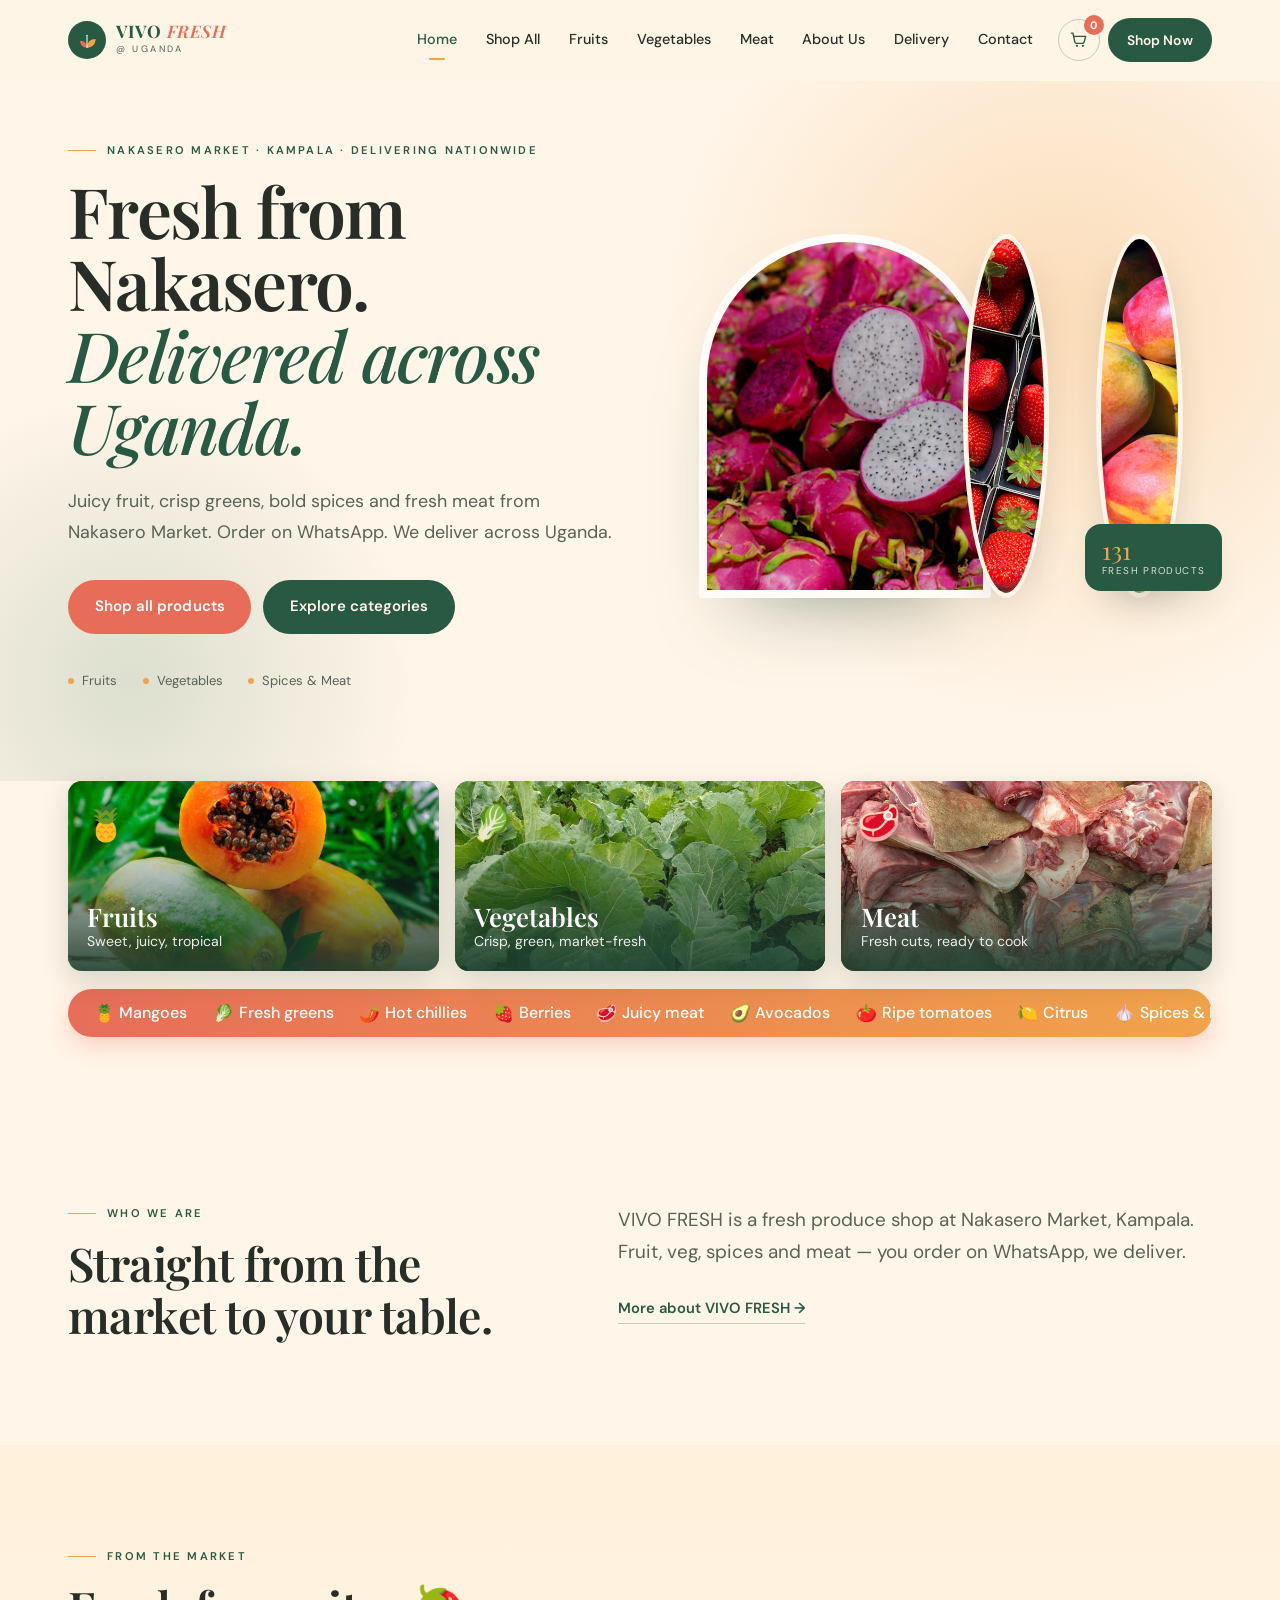
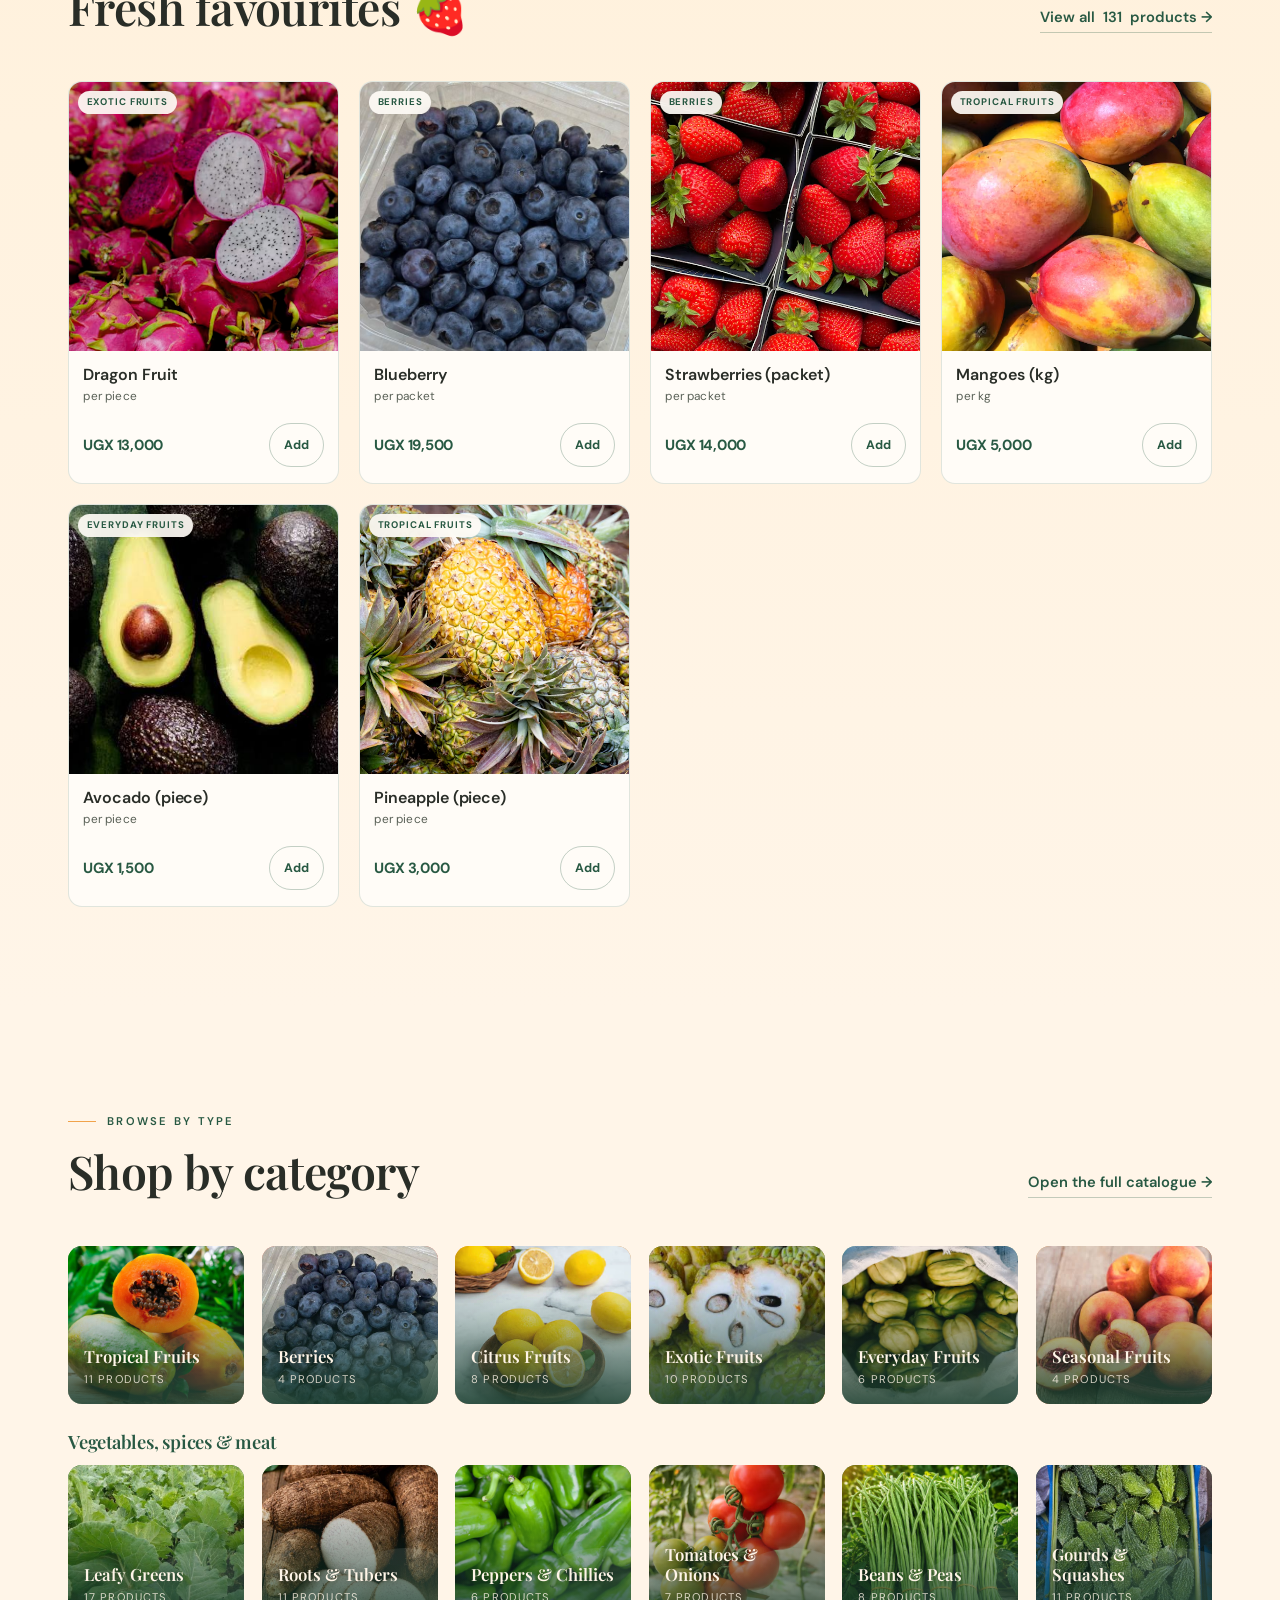
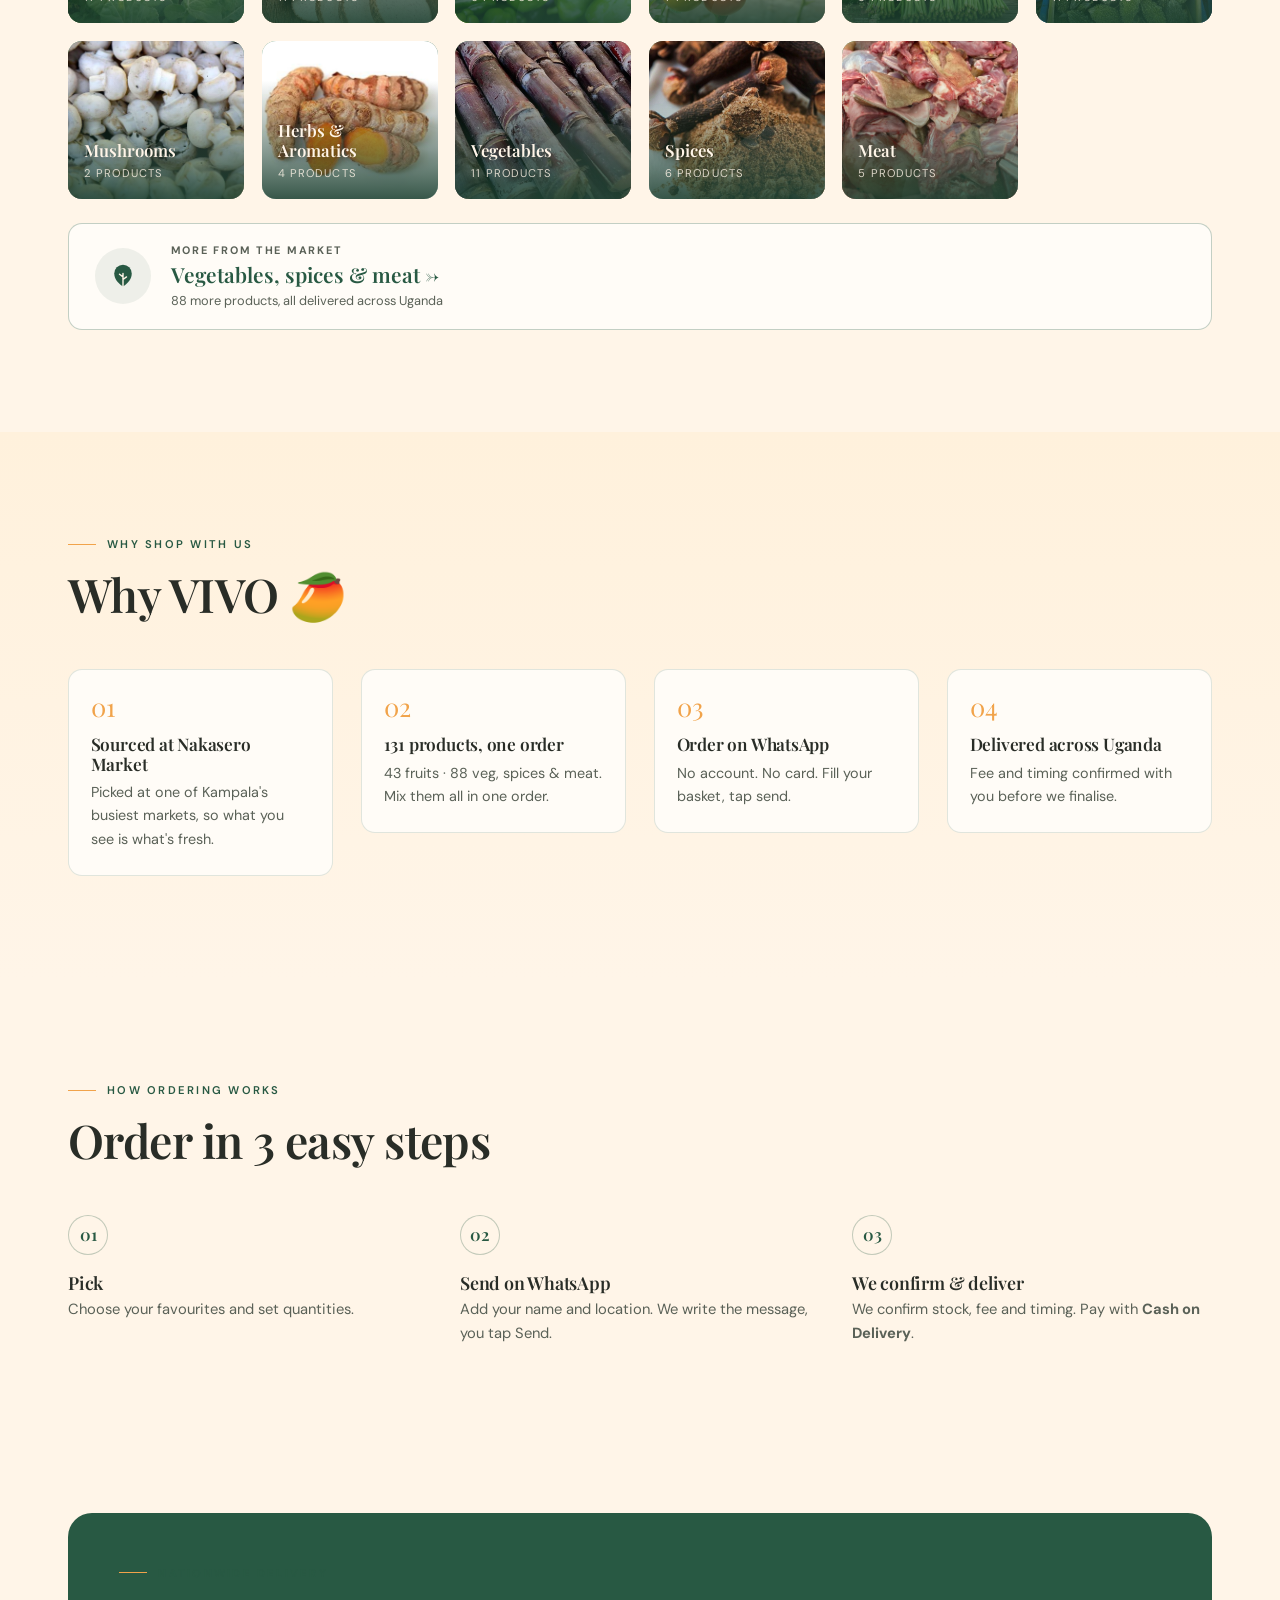
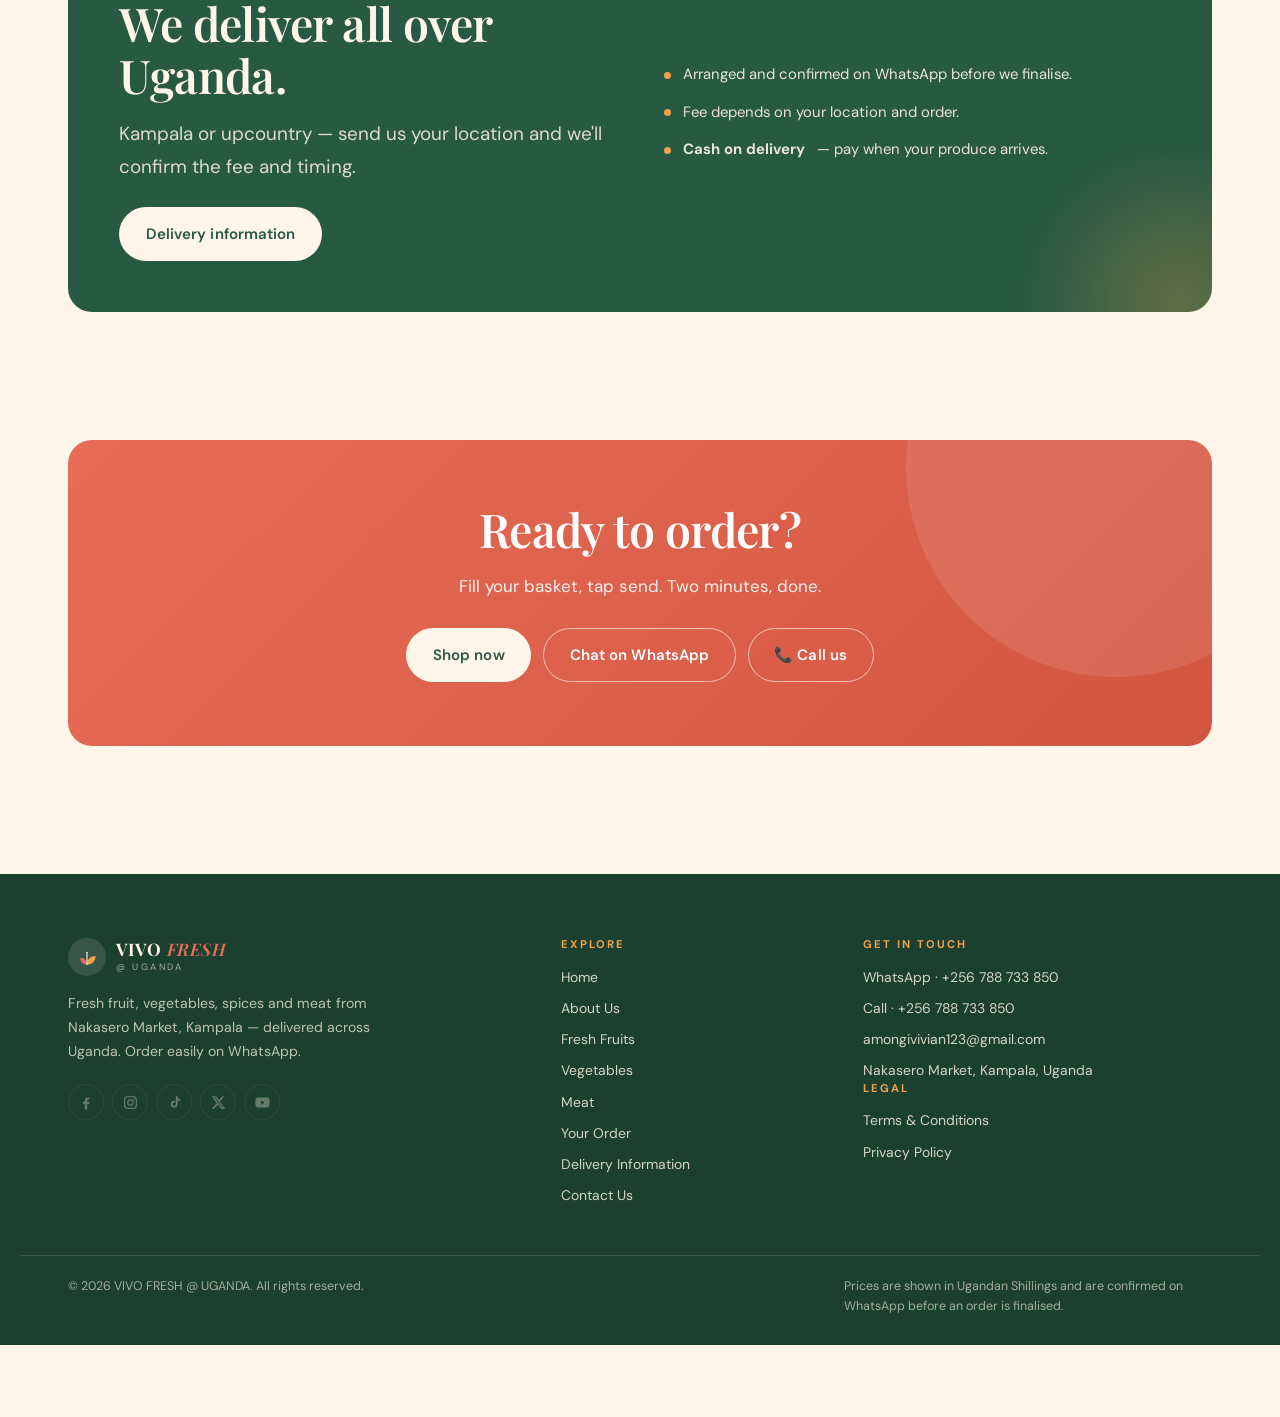
==== commit 313eb0a5: "more polishing && security added and made light" ====
--- a/index.html
+++ b/index.html
@@ -1,57 +1,41 @@
 <!doctype html>
 <html lang="en" class="no-js">
-  <head>
+
+<head>
     <meta charset="utf-8" />
     <meta name="viewport" content="width=device-width, initial-scale=1" />
     <title>
-      VIVO FRESH @ UGANDA — Fresh Fruit, Vegetables, Spices &amp; Meat Delivered
+        VIVO FRESH @ UGANDA — Fresh Fruit, Vegetables, Spices &amp; Meat Delivered
     </title>
-    <meta
-      name="description"
-      content="VIVO FRESH @ UGANDA brings fresh fruits, vegetables, spices and meat from Nakasero Market, Kampala to your door. 131 products. Order easily on WhatsApp, delivered all over Uganda."
-    />
+    <meta name="description"
+        content="VIVO FRESH @ UGANDA brings fresh fruits, vegetables, spices and meat from Nakasero Market, Kampala to your door. 131 products. Order easily on WhatsApp, delivered all over Uganda." />
     <link rel="canonical" href="https://vivofreshuganda.com/" />
     <meta name="theme-color" content="#285943" />
 
     <meta property="og:type" content="website" />
     <meta property="og:site_name" content="VIVO FRESH @ UGANDA" />
-    <meta
-      property="og:title"
-      content="VIVO FRESH @ UGANDA — Nature's Freshest Picks, Delivered to Your Door"
-    />
-    <meta
-      property="og:description"
-      content="Discover fresh fruits, vegetables, spices and meat from Nakasero Market, Kampala — delivered all over Uganda. Order on WhatsApp."
-    />
+    <meta property="og:title" content="VIVO FRESH @ UGANDA — Nature's Freshest Picks, Delivered to Your Door" />
+    <meta property="og:description"
+        content="Discover fresh fruits, vegetables, spices and meat from Nakasero Market, Kampala — delivered all over Uganda. Order on WhatsApp." />
     <meta property="og:url" content="https://vivofreshuganda.com/" />
-    <meta
-      property="og:image"
-      content="https://vivofreshuganda.com/assets/images/banners/og-image.jpg"
-    />
+    <meta property="og:image" content="https://vivofreshuganda.com/assets/images/banners/og-image.jpg" />
     <meta name="twitter:card" content="summary_large_image" />
-    <link
-      rel="stylesheet"
-      href="https://cdn.jsdelivr.net/npm/bootstrap-icons@1.13.1/font/bootstrap-icons.min.css"
-    />
-
-    <link
-      rel="icon"
-      href="data:image/svg+xml,%3Csvg xmlns='http://www.w3.org/2000/svg' viewBox='0 0 64 64'%3E%3Crect width='64' height='64' rx='14' fill='%23285943'/%3E%3Cpath d='M32 48c0-13 9-22 22-22 0 13-9 22-22 22z' fill='%23F1A34A'/%3E%3Cpath d='M32 48c0-9.5-6.5-16-16-16 0 9.5 6.5 16 16 16z' fill='%23E76D58'/%3E%3C/svg%3E"
-    />
+
+    <link rel="icon"
+        href="data:image/svg+xml,%3Csvg xmlns='http://www.w3.org/2000/svg' viewBox='0 0 64 64'%3E%3Crect width='64' height='64' rx='14' fill='%23285943'/%3E%3Cpath d='M32 48c0-13 9-22 22-22 0 13-9 22-22 22z' fill='%23F1A34A'/%3E%3Cpath d='M32 48c0-9.5-6.5-16-16-16 0 9.5 6.5 16 16 16z' fill='%23E76D58'/%3E%3C/svg%3E" />
 
     <link rel="preconnect" href="https://fonts.googleapis.com" />
     <link rel="preconnect" href="https://fonts.gstatic.com" crossorigin />
     <link
-      href="https://fonts.googleapis.com/css2?family=DM+Sans:ital,opsz,wght@0,9..40,300;0,9..40,400;0,9..40,500;0,9..40,700;1,9..40,400&family=Playfair+Display:ital,wght@0,400;0,500;0,600;0,700;1,400;1,600&display=swap"
-      rel="stylesheet"
-    />
+        href="https://fonts.googleapis.com/css2?family=DM+Sans:ital,opsz,wght@0,9..40,300;0,9..40,400;0,9..40,500;0,9..40,700;1,9..40,400&family=Playfair+Display:ital,wght@0,400;0,500;0,600;0,700;1,400;1,600&display=swap"
+        rel="stylesheet" />
 
     <link rel="stylesheet" href="css/style.css" />
     <link rel="stylesheet" href="css/responsive.css" />
     <link rel="stylesheet" href="css/animations.css" />
     <script>
-      document.documentElement.classList.remove("no-js");
-      document.documentElement.classList.add("js");
+        document.documentElement.classList.remove("no-js");
+        document.documentElement.classList.add("js");
     </script>
 
     <script type="application/ld+json">
@@ -74,552 +58,426 @@
         "areaServed": { "@type": "Country", "name": "Uganda" }
       }
     </script>
-  </head>
-
-  <body>
+</head>
+
+<body>
     <a class="skip-link" href="#main">Skip to content</a>
 
     <header class="site-header" id="siteHeader">
-      <div class="wrap header__inner">
-        <a
-          class="brand"
-          href="index.html"
-          aria-label="VIVO FRESH @ UGANDA — Home"
-        >
-          <span class="brand__mark" aria-hidden="true">
-            <svg viewBox="0 0 32 32" fill="none">
-              <path
-                d="M16 27c0-7.5 5-12.5 12.5-12.5C28.5 22 23.5 27 16 27Z"
-                fill="#F1A34A"
-              />
-              <path d="M16 27c0-6-4-10-10-10 0 6 4 10 10 10Z" fill="#E76D58" />
-              <path
-                d="M16 27V9"
-                stroke="#FFF5E8"
-                stroke-width="1.6"
-                stroke-linecap="round"
-              />
-            </svg>
-          </span>
-          <span class="brand__text">
-            <span class="brand__name">VIVO <em>FRESH</em></span>
-            <span class="brand__sub">@ Uganda</span>
-          </span>
-        </a>
-
-        <nav class="nav" id="primaryNav" aria-label="Primary navigation">
-          <ul class="nav__list">
-            <li>
-              <a class="nav__link" href="index.html" aria-current="page"
-                >Home</a
-              >
-            </li>
-            <li><a class="nav__link" href="shop.html">Shop All</a></li>
-            <li><a class="nav__link" href="products.html">Fruits</a></li>
-            <li><a class="nav__link" href="vegetables.html">Vegetables</a></li>
-            <li>
-              <a class="nav__link" href="vegetables.html?category=Meat">Meat</a>
-            </li>
-            <li><a class="nav__link" href="about.html">About Us</a></li>
-            <li><a class="nav__link" href="delivery.html">Delivery</a></li>
-            <li><a class="nav__link" href="contact.html">Contact</a></li>
-          </ul>
-          <a class="btn btn--coral nav__cta" href="shop.html">Shop Now</a>
-        </nav>
-
-        <div class="header__actions">
-          <a class="cart-link" href="cart.html" aria-label="View your order">
-            <svg viewBox="0 0 24 24" fill="none" aria-hidden="true">
-              <path
-                d="M3 4h2l2.4 11.2a2 2 0 0 0 2 1.6h7.7a2 2 0 0 0 2-1.55L21 8H6"
-                stroke="currentColor"
-                stroke-width="1.7"
-                stroke-linecap="round"
-                stroke-linejoin="round"
-              />
-              <circle cx="10" cy="20" r="1.4" fill="currentColor" />
-              <circle cx="17.5" cy="20" r="1.4" fill="currentColor" />
-            </svg>
-            <span class="cart-link__count js-cart-count" data-count="0">0</span>
-          </a>
-          <a class="btn btn--primary btn--sm header__shop" href="shop.html"
-            >Shop Now</a
-          >
-          <button
-            class="nav-toggle"
-            id="navToggle"
-            type="button"
-            aria-expanded="false"
-            aria-controls="primaryNav"
-            aria-label="Open menu"
-          >
-            <span></span><span></span><span></span>
-          </button>
+        <div class="wrap header__inner">
+            <a class="brand" href="index.html" aria-label="VIVO FRESH @ UGANDA — Home">
+                <span class="brand__mark" aria-hidden="true">
+                    <svg viewBox="0 0 32 32" fill="none">
+                        <path d="M16 27c0-7.5 5-12.5 12.5-12.5C28.5 22 23.5 27 16 27Z" fill="#F1A34A" />
+                        <path d="M16 27c0-6-4-10-10-10 0 6 4 10 10 10Z" fill="#E76D58" />
+                        <path d="M16 27V9" stroke="#FFF5E8" stroke-width="1.6" stroke-linecap="round" />
+                    </svg>
+                </span>
+                <span class="brand__text">
+                    <span class="brand__name">VIVO <em>FRESH</em></span>
+                    <span class="brand__sub">@ Uganda</span>
+                </span>
+            </a>
+
+            <nav class="nav" id="primaryNav" aria-label="Primary navigation">
+                <ul class="nav__list">
+                    <li>
+                        <a class="nav__link" href="index.html" aria-current="page">Home</a>
+                    </li>
+                    <li><a class="nav__link" href="shop.html">Shop All</a></li>
+                    <li><a class="nav__link" href="products.html">Fruits</a></li>
+                    <li><a class="nav__link" href="vegetables.html">Vegetables</a></li>
+                    <li>
+                        <a class="nav__link" href="vegetables.html?category=Meat">Meat</a>
+                    </li>
+                    <li><a class="nav__link" href="about.html">About Us</a></li>
+                    <li><a class="nav__link" href="delivery.html">Delivery</a></li>
+                    <li><a class="nav__link" href="contact.html">Contact</a></li>
+                </ul>
+                <a class="btn btn--coral nav__cta" href="shop.html">Shop Now</a>
+            </nav>
+
+            <div class="header__actions">
+                <a class="cart-link" href="cart.html" aria-label="View your order">
+                    <svg viewBox="0 0 24 24" fill="none" aria-hidden="true">
+                        <path d="M3 4h2l2.4 11.2a2 2 0 0 0 2 1.6h7.7a2 2 0 0 0 2-1.55L21 8H6" stroke="currentColor"
+                            stroke-width="1.7" stroke-linecap="round" stroke-linejoin="round" />
+                        <circle cx="10" cy="20" r="1.4" fill="currentColor" />
+                        <circle cx="17.5" cy="20" r="1.4" fill="currentColor" />
+                    </svg>
+                    <span class="cart-link__count js-cart-count" data-count="0">0</span>
+                </a>
+                <a class="btn btn--primary btn--sm header__shop" href="shop.html">Shop Now</a>
+                <button class="nav-toggle" id="navToggle" type="button" aria-expanded="false" aria-controls="primaryNav"
+                    aria-label="Open menu">
+                    <span></span><span></span><span></span>
+                </button>
+            </div>
         </div>
-      </div>
     </header>
 
     <main id="main">
-      <!-- ============ HERO ============ -->
-      <section class="hero">
-        <div class="hero__glow" aria-hidden="true"></div>
-        <div class="hero__blob" aria-hidden="true"></div>
-        <div class="wrap hero__inner">
-          <div class="hero__copy">
-            <p class="eyebrow">
-              Nakasero Market · Kampala · Delivering nationwide
-            </p>
-            <h1 class="hero__title">
-              Fresh from Nakasero. <em>Delivered across Uganda.</em>
-            </h1>
-            <p class="hero__lede">
-              Juicy fruit, crisp greens, bold spices and fresh meat from
-              Nakasero Market. Order on WhatsApp. We deliver across Uganda.
-            </p>
-            <div
-              class="hero__actions"
-              style="display: flex; flex-wrap: wrap; gap: 0.75rem"
-            >
-              <a class="btn btn--coral" href="shop.html">Shop all products</a>
-              <a class="btn btn--primary" href="#categories"
-                >Explore categories</a
-              >
-            </div>
-            <ul class="hero__meta">
-              <li>Fruits</li>
-              <li>Vegetables</li>
-              <li>Spices &amp; Meat</li>
-            </ul>
-          </div>
-
-          <div class="hero__art">
-            <div class="hero__arch" data-media data-tone="exotic">
-              <img
-                src="assets/images/fruits/dragon-fruit.avif"
-                alt="Fresh dragon fruit from VIVO FRESH @ UGANDA"
-                width="440"
-                height="550"
-                onerror="
+        <!-- ============ HERO ============ -->
+        <section class="hero">
+            <div class="hero__glow" aria-hidden="true"></div>
+            <div class="hero__blob" aria-hidden="true"></div>
+            <div class="wrap hero__inner">
+                <div class="hero__copy">
+                    <p class="eyebrow">
+                        Nakasero Market · Kampala · Delivering nationwide
+                    </p>
+                    <h1 class="hero__title">
+                        Fresh from Nakasero. <em>Delivered across Uganda.</em>
+                    </h1>
+                    <p class="hero__lede">
+                        Juicy fruit, crisp greens, bold spices and fresh meat from
+                        Nakasero Market. Order on WhatsApp. We deliver across Uganda.
+                    </p>
+                    <div class="hero__actions" style="display: flex; flex-wrap: wrap; gap: 0.75rem">
+                        <a class="btn btn--coral" href="shop.html">Shop all products</a>
+                        <a class="btn btn--primary" href="#categories">Explore categories</a>
+                    </div>
+                    <ul class="hero__meta">
+                        <li>Fruits</li>
+                        <li>Vegetables</li>
+                        <li>Spices &amp; Meat</li>
+                    </ul>
+                </div>
+
+                <div class="hero__art">
+                    <div class="hero__arch" data-media data-tone="exotic">
+                        <img src="assets/images/fruits/dragon-fruit.avif"
+                            alt="Fresh dragon fruit from VIVO FRESH @ UGANDA" width="440" height="550" onerror="
                   this.parentNode.classList.add('is-fallback');
                   this.remove();
-                "
-              />
-              <span class="media-fallback">Dragon Fruit</span>
-            </div>
-            <div
-              class="hero__chip hero__chip--a"
-              data-media
-              data-tone="berries"
-            >
-              <img
-                src="assets/images/fruits/strawberrie.avif"
-                alt="Fresh strawberries"
-                width="128"
-                height="128"
-                onerror="
+                " />
+                        <span class="media-fallback">Dragon Fruit</span>
+                    </div>
+                    <div class="hero__chip hero__chip--a" data-media data-tone="berries">
+                        <img src="assets/images/fruits/strawberrie.avif" alt="Fresh strawberries" width="128"
+                            height="128" onerror="
                   this.parentNode.classList.add('is-fallback');
                   this.remove();
-                "
-              />
-              <span class="media-fallback">Strawberries</span>
-            </div>
-            <div
-              class="hero__chip hero__chip--b"
-              data-media
-              data-tone="tropical"
-            >
-              <img
-                src="assets/images/fruits/mangoes.avif"
-                alt="Fresh mangoes"
-                width="128"
-                height="128"
-                onerror="
+                " />
+                        <span class="media-fallback">Strawberries</span>
+                    </div>
+                    <div class="hero__chip hero__chip--b" data-media data-tone="tropical">
+                        <img src="assets/images/fruits/mangoes.avif" alt="Fresh mangoes" width="128" height="128"
+                            onerror="
                   this.parentNode.classList.add('is-fallback');
                   this.remove();
-                "
-              />
-              <span class="media-fallback">Mangoes</span>
-            </div>
-            <div class="hero__badge">
-              <span class="hero__badge-num" data-catalog-count="all">131</span>
-              <span class="hero__badge-txt">fresh products</span>
-            </div>
-          </div>
+                " />
+                        <span class="media-fallback">Mangoes</span>
+                    </div>
+                    <div class="hero__badge">
+                        <span class="hero__badge-num" data-catalog-count="all">131</span>
+                        <span class="hero__badge-txt">fresh products</span>
+                    </div>
+                </div>
+            </div>
+        </section>
+
+        <!-- ============ QUICK LINKS ============ -->
+        <section class="section section--tight" style="padding-top: 0">
+            <div class="wrap">
+                <div class="foodstrip">
+                    <div class="foodcards">
+                        <a class="foodcard" href="products.html" data-photo-cat="Tropical Fruits" data-tone="exotic">
+                            <span class="foodcard__emoji" aria-hidden="true">🍍</span>
+                            <span class="foodcard__title">Fruits</span>
+                            <span class="foodcard__sub">Sweet, juicy, tropical</span>
+                        </a>
+                        <a class="foodcard" href="vegetables.html" data-photo-cat="Leafy Greens" data-tone="everyday">
+                            <span class="foodcard__emoji" aria-hidden="true">🥬</span>
+                            <span class="foodcard__title">Vegetables</span>
+                            <span class="foodcard__sub">Crisp, green, market-fresh</span>
+                        </a>
+                        <a class="foodcard" href="vegetables.html?category=Meat" data-photo-cat="Meat"
+                            data-tone="berries">
+                            <span class="foodcard__emoji" aria-hidden="true">🥩</span>
+                            <span class="foodcard__title">Meat</span>
+                            <span class="foodcard__sub">Fresh cuts, ready to cook</span>
+                        </a>
+                    </div>
+                    <div class="ribbon" aria-hidden="true">
+                        <div class="ribbon__track">
+                            <span><span class="ribbon__emoji">🍍</span> Mangoes</span>
+                            <span><span class="ribbon__emoji">🥬</span> Fresh greens</span>
+                            <span><span class="ribbon__emoji">🌶️</span> Hot chillies</span>
+                            <span><span class="ribbon__emoji">🍓</span> Berries</span>
+                            <span><span class="ribbon__emoji">🥩</span> Juicy meat</span>
+                            <span><span class="ribbon__emoji">🥑</span> Avocados</span>
+                            <span><span class="ribbon__emoji">🍅</span> Ripe tomatoes</span>
+                            <span><span class="ribbon__emoji">🍋</span> Citrus</span>
+                            <span><span class="ribbon__emoji">🧄</span> Spices &amp;
+                                herbs</span>
+                            <span><span class="ribbon__emoji">🍉</span> Sweet fruit</span>
+                        </div>
+                    </div>
+                </div>
+            </div>
+        </section>
+
+        <!-- ============ INTRO ============ -->
+        <section class="section intro">
+            <div class="wrap intro__inner">
+                <div class="intro__aside reveal">
+                    <p class="eyebrow">Who we are</p>
+                    <h2 class="h2">Straight from the market to your table.</h2>
+                </div>
+                <div class="intro__body reveal">
+                    <p class="lede">
+                        VIVO FRESH is a fresh produce shop at Nakasero Market, Kampala.
+                        Fruit, veg, spices and meat — you order on WhatsApp, we deliver.
+                    </p>
+                    <p style="margin-top: 1.5rem">
+                        <a class="link-arrow" href="about.html">More about VIVO FRESH →</a>
+                    </p>
+                </div>
+            </div>
+        </section>
+
+        <!-- ============ FEATURED ============ -->
+        <section class="section section--cream">
+            <div class="wrap">
+                <header class="section__head">
+                    <div>
+                        <p class="eyebrow">From the market</p>
+                        <h2 class="h2">Fresh favourites 🍓</h2>
+                    </div>
+                    <a class="link-arrow" href="products.html">View all <span data-catalog-count="all">131</span>
+                        products →</a>
+                </header>
+                <div class="pgrid" id="featuredGrid"></div>
+            </div>
+        </section>
+
+        <!-- ============ CATEGORIES ============ -->
+        <section class="section">
+            <div class="wrap">
+                <header class="section__head">
+                    <div>
+                        <p class="eyebrow">Browse by type</p>
+                        <h2 class="h2" id="categories">Shop by category</h2>
+                    </div>
+                    <a class="link-arrow" href="products.html">Open the full catalogue →</a>
+                </header>
+                <div class="catgrid" id="categoryGrid"></div>
+                <h3 class="catgroup__title">Vegetables, spices &amp; meat</h3>
+                <div class="catgrid" id="vegCategoryGrid"></div>
+                <div style="margin-top: 1.5rem">
+                    <a class="sector-switch" href="vegetables.html">
+                        <span class="sector-switch__icon" aria-hidden="true">
+                            <svg viewBox="0 0 32 32" fill="none">
+                                <path d="M16 28c6-4 10-9 10-15a10 10 0 0 0-20 0c0 6 4 11 10 15z" fill="#285943" />
+                                <path d="M16 28V13M16 17l-4-3M16 20l4-3" stroke="#FFF5E8" stroke-width="1.6"
+                                    stroke-linecap="round" />
+                            </svg>
+                        </span>
+                        <span class="sector-switch__text">
+                            <span class="sector-switch__eyebrow">More from the market</span>
+                            <span class="sector-switch__title">Vegetables, spices &amp; meat →</span>
+                            <span class="sector-switch__sub"><span data-catalog-count="veg">88</span> more products, all
+                                delivered across Uganda</span>
+                        </span>
+                    </a>
+                </div>
+            </div>
+        </section>
+
+        <!-- ============ WHY SHOP ============ -->
+        <section class="section section--cream">
+            <div class="wrap">
+                <header class="section__head">
+                    <div>
+                        <p class="eyebrow">Why shop with us</p>
+                        <h2 class="h2">Why VIVO 🥭</h2>
+                    </div>
+                </header>
+                <div class="valuegrid">
+                    <article class="value reveal">
+                        <span class="value__num">01</span>
+                        <h3 class="value__title">Sourced at Nakasero Market</h3>
+                        <p class="value__text">
+                            Picked at one of Kampala's busiest markets, so what you see is
+                            what's fresh.
+                        </p>
+                    </article>
+                    <article class="value reveal">
+                        <span class="value__num">02</span>
+                        <h3 class="value__title">
+                            <span data-catalog-count="all">131</span> products, one order
+                        </h3>
+                        <p class="value__text">
+                            <span data-catalog-count="fruits">43</span> fruits ·
+                            <span data-catalog-count="veg">88</span> veg, spices &amp; meat.
+                            Mix them all in one order.
+                        </p>
+                    </article>
+                    <article class="value reveal">
+                        <span class="value__num">03</span>
+                        <h3 class="value__title">Order on WhatsApp</h3>
+                        <p class="value__text">
+                            No account. No card. Fill your basket, tap send.
+                        </p>
+                    </article>
+                    <article class="value reveal">
+                        <span class="value__num">04</span>
+                        <h3 class="value__title">Delivered across Uganda</h3>
+                        <p class="value__text">
+                            Fee and timing confirmed with you before we finalise.
+                        </p>
+                    </article>
+                </div>
+            </div>
+        </section>
+
+        <!-- ============ HOW IT WORKS ============ -->
+        <section class="section">
+            <div class="wrap">
+                <header class="section__head">
+                    <div>
+                        <p class="eyebrow">How ordering works</p>
+                        <h2 class="h2">Order in 3 easy steps</h2>
+                    </div>
+                </header>
+                <div class="steps">
+                    <div class="step reveal">
+                        <h3 class="step__title">Pick</h3>
+                        <p class="step__text">
+                            Choose your favourites and set quantities.
+                        </p>
+                    </div>
+                    <div class="step reveal">
+                        <h3 class="step__title">Send on WhatsApp</h3>
+                        <p class="step__text">
+                            Add your name and location. We write the message, you tap Send.
+                        </p>
+                    </div>
+                    <div class="step reveal">
+                        <h3 class="step__title">We confirm &amp; deliver</h3>
+                        <p class="step__text">
+                            We confirm stock, fee and timing. Pay with
+                            <strong>Cash on Delivery</strong>.
+                        </p>
+                    </div>
+                </div>
+            </div>
+        </section>
+
+        <!-- ============ DELIVERY ============ -->
+        <section class="section section--tight">
+            <div class="wrap">
+                <div class="delivery-panel reveal">
+                    <div>
+                        <p class="eyebrow">Nationwide delivery</p>
+                        <h2 class="h2">We deliver all over Uganda.</h2>
+                        <p class="lede" style="margin-top: 1rem">
+                            Kampala or upcountry — send us your location and we'll confirm
+                            the fee and timing.
+                        </p>
+                        <p style="margin-top: 1.5rem">
+                            <a class="btn btn--light" href="delivery.html">Delivery information</a>
+                        </p>
+                    </div>
+                    <ul class="delivery-panel__list">
+                        <li>Arranged and confirmed on WhatsApp before we finalise.</li>
+                        <li>Fee depends on your location and order.</li>
+                        <li>
+                            <strong>Cash on delivery</strong> — pay when your produce
+                            arrives.
+                        </li>
+                    </ul>
+                </div>
+            </div>
+        </section>
+
+        <!-- ============ CTA ============ -->
+        <section class="section section--tight">
+            <div class="wrap">
+                <div class="cta-banner reveal">
+                    <h2 class="h2">Ready to order?</h2>
+                    <p>Fill your basket, tap send. Two minutes, done.</p>
+                    <div class="cta-banner__actions">
+                        <a class="btn btn--light" href="shop.html">Shop now</a>
+                        <a class="btn btn--ghost" href="#" data-wa="general"
+                            style="border-color: rgba(255, 255, 255, 0.6); color: #fff">Chat on WhatsApp</a>
+                        <a class="btn btn--ghost" href="tel:+256788733850"
+                            style="border-color: rgba(255, 255, 255, 0.6); color: #fff">📞 Call us</a>
+                    </div>
+                </div>
+            </div>
+        </section>
+    </main>
+
+    <footer class="site-footer">
+        <div class="wrap footer__inner">
+            <div class="footer__about">
+                <a class="brand brand--footer" href="index.html" aria-label="VIVO FRESH @ UGANDA — Home">
+                    <span class="brand__mark" aria-hidden="true">
+                        <svg viewBox="0 0 32 32" fill="none">
+                            <path d="M16 27c0-7.5 5-12.5 12.5-12.5C28.5 22 23.5 27 16 27Z" fill="#F1A34A" />
+                            <path d="M16 27c0-6-4-10-10-10 0 6 4 10 10 10Z" fill="#E76D58" />
+                            <path d="M16 27V9" stroke="#FFF5E8" stroke-width="1.6" stroke-linecap="round" />
+                        </svg>
+                    </span>
+                    <span class="brand__text">
+                        <span class="brand__name">VIVO <em>FRESH</em></span>
+                        <span class="brand__sub">@ Uganda</span>
+                    </span>
+                </a>
+                <p>
+                    Fresh fruit, vegetables, spices and meat from Nakasero Market,
+                    Kampala — delivered across Uganda. Order easily on WhatsApp.
+                </p>
+                <div class="footer__social" data-social-list aria-label="Social media"></div>
+            </div>
+
+            <nav class="footer__col" aria-label="Footer navigation">
+                <h3>Explore</h3>
+                <ul>
+                    <li><a href="index.html">Home</a></li>
+                    <li><a href="about.html">About Us</a></li>
+                    <li><a href="products.html">Fresh Fruits</a></li>
+                    <li><a href="vegetables.html">Vegetables</a></li>
+                    <li><a href="vegetables.html?category=Meat">Meat</a></li>
+                    <li><a href="cart.html">Your Order</a></li>
+                    <li><a href="delivery.html">Delivery Information</a></li>
+                    <li><a href="contact.html">Contact Us</a></li>
+                </ul>
+            </nav>
+
+            <div class="footer__col">
+                <h3>Get in touch</h3>
+                <ul>
+                    <li>
+                        <a href="https://wa.me/256788733850" target="_blank" rel="noopener noreferrer">WhatsApp · +256
+                            788 733 850</a>
+                    </li>
+                    <li><a href="tel:+256788733850">Call · +256 788 733 850</a></li>
+                    <li>
+                        <a href="mailto:amongivivian123@gmail.com">amongivivian123@gmail.com</a>
+                    </li>
+                    <li>Nakasero Market, Kampala, Uganda</li>
+                </ul>
+                <h3>Legal</h3>
+                <ul>
+                    <li><a href="legal/terms.html">Terms &amp; Conditions</a></li>
+                    <li><a href="legal/privacy.html">Privacy Policy</a></li>
+                </ul>
+            </div>
         </div>
-      </section>
-
-      <!-- ============ QUICK LINKS ============ -->
-      <section class="section section--tight" style="padding-top: 0">
-        <div class="wrap">
-          <div
-            class="valuegrid"
-            style="grid-template-columns: repeat(auto-fit, minmax(200px, 1fr))"
-          >
-            <div class="foodcards">
-              <a
-                class="foodcard"
-                href="products.html"
-                data-photo-cat="Tropical Fruits"
-                data-tone="exotic"
-              >
-                <span class="foodcard__emoji" aria-hidden="true">🍍</span>
-                <span class="foodcard__title">Fruits</span>
-                <span class="foodcard__sub">Sweet, juicy, tropical</span>
-              </a>
-              <a
-                class="foodcard"
-                href="vegetables.html"
-                data-photo-cat="Leafy Greens"
-                data-tone="everyday"
-              >
-                <span class="foodcard__emoji" aria-hidden="true">🥬</span>
-                <span class="foodcard__title">Vegetables</span>
-                <span class="foodcard__sub">Crisp, green, market-fresh</span>
-              </a>
-              <a
-                class="foodcard"
-                href="vegetables.html?category=Meat"
-                data-photo-cat="Meat"
-                data-tone="berries"
-              >
-                <span class="foodcard__emoji" aria-hidden="true">🥩</span>
-                <span class="foodcard__title">Meat</span>
-                <span class="foodcard__sub">Fresh cuts, ready to cook</span>
-              </a>
-            </div>
-            <div class="ribbon" aria-hidden="true">
-              <div class="ribbon__track">
-                <span><span class="ribbon__emoji">🍍</span> Mangoes</span>
-                <span><span class="ribbon__emoji">🥬</span> Fresh greens</span>
-                <span><span class="ribbon__emoji">🌶️</span> Hot chillies</span>
-                <span><span class="ribbon__emoji">🍓</span> Berries</span>
-                <span><span class="ribbon__emoji">🥩</span> Juicy meat</span>
-                <span><span class="ribbon__emoji">🥑</span> Avocados</span>
-                <span><span class="ribbon__emoji">🍅</span> Ripe tomatoes</span>
-                <span><span class="ribbon__emoji">🍋</span> Citrus</span>
-                <span
-                  ><span class="ribbon__emoji">🧄</span> Spices &amp;
-                  herbs</span
-                >
-                <span><span class="ribbon__emoji">🍉</span> Sweet fruit</span>
-              </div>
-            </div>
-          </div>
+
+        <div class="wrap footer__base">
+            <p>
+                © <span class="js-year">2026</span> VIVO FRESH @ UGANDA. All rights
+                reserved.
+            </p>
+            <p class="footer__note">
+                Prices are shown in Ugandan Shillings and are confirmed on WhatsApp
+                before an order is finalised.
+            </p>
         </div>
-      </section>
-
-      <!-- ============ INTRO ============ -->
-      <section class="section intro">
-        <div class="wrap intro__inner">
-          <div class="intro__aside reveal">
-            <p class="eyebrow">Who we are</p>
-            <h2 class="h2">Straight from the market to your table.</h2>
-          </div>
-          <div class="intro__body reveal">
-            <p class="lede">
-              VIVO FRESH is a fresh produce shop at Nakasero Market, Kampala.
-              Fruit, veg, spices and meat — you order on WhatsApp, we deliver.
-            </p>
-            <p style="margin-top: 1.5rem">
-              <a class="link-arrow" href="about.html"
-                >More about VIVO FRESH →</a
-              >
-            </p>
-          </div>
-        </div>
-      </section>
-
-      <!-- ============ FEATURED ============ -->
-      <section class="section section--cream">
-        <div class="wrap">
-          <header class="section__head">
-            <div>
-              <p class="eyebrow">From the market</p>
-              <h2 class="h2">Fresh favourites 🍓</h2>
-            </div>
-            <a class="link-arrow" href="products.html"
-              >View all <span data-catalog-count="all">131</span> products →</a
-            >
-          </header>
-          <div class="pgrid" id="featuredGrid"></div>
-        </div>
-      </section>
-
-      <!-- ============ CATEGORIES ============ -->
-      <section class="section">
-        <div class="wrap">
-          <header class="section__head">
-            <div>
-              <p class="eyebrow">Browse by type</p>
-              <h2 class="h2" id="categories">Shop by category</h2>
-            </div>
-            <a class="link-arrow" href="products.html"
-              >Open the full catalogue →</a
-            >
-          </header>
-          <div class="catgrid" id="categoryGrid"></div>
-          <h3 class="catgroup__title">Vegetables, spices &amp; meat</h3>
-          <div class="catgrid" id="vegCategoryGrid"></div>
-          <div style="margin-top: 1.5rem">
-            <a class="sector-switch" href="vegetables.html">
-              <span class="sector-switch__icon" aria-hidden="true">
-                <svg viewBox="0 0 32 32" fill="none">
-                  <path
-                    d="M16 28c6-4 10-9 10-15a10 10 0 0 0-20 0c0 6 4 11 10 15z"
-                    fill="#285943"
-                  />
-                  <path
-                    d="M16 28V13M16 17l-4-3M16 20l4-3"
-                    stroke="#FFF5E8"
-                    stroke-width="1.6"
-                    stroke-linecap="round"
-                  />
-                </svg>
-              </span>
-              <span class="sector-switch__text">
-                <span class="sector-switch__eyebrow">More from the market</span>
-                <span class="sector-switch__title"
-                  >Vegetables, spices &amp; meat →</span
-                >
-                <span class="sector-switch__sub"
-                  ><span data-catalog-count="veg">88</span> more products, all
-                  delivered across Uganda</span
-                >
-              </span>
-            </a>
-          </div>
-        </div>
-      </section>
-
-      <!-- ============ WHY SHOP ============ -->
-      <section class="section section--cream">
-        <div class="wrap">
-          <header class="section__head">
-            <div>
-              <p class="eyebrow">Why shop with us</p>
-              <h2 class="h2">Why VIVO 🥭</h2>
-            </div>
-          </header>
-          <div class="valuegrid">
-            <article class="value reveal">
-              <span class="value__num">01</span>
-              <h3 class="value__title">Sourced at Nakasero Market</h3>
-              <p class="value__text">
-                Picked at one of Kampala's busiest markets, so what you see is
-                what's fresh.
-              </p>
-            </article>
-            <article class="value reveal">
-              <span class="value__num">02</span>
-              <h3 class="value__title">
-                <span data-catalog-count="all">131</span> products, one order
-              </h3>
-              <p class="value__text">
-                <span data-catalog-count="fruits">43</span> fruits ·
-                <span data-catalog-count="veg">88</span> veg, spices &amp; meat.
-                Mix them all in one order.
-              </p>
-            </article>
-            <article class="value reveal">
-              <span class="value__num">03</span>
-              <h3 class="value__title">Order on WhatsApp</h3>
-              <p class="value__text">
-                No account. No card. Fill your basket, tap send.
-              </p>
-            </article>
-            <article class="value reveal">
-              <span class="value__num">04</span>
-              <h3 class="value__title">Delivered across Uganda</h3>
-              <p class="value__text">
-                Fee and timing confirmed with you before we finalise.
-              </p>
-            </article>
-          </div>
-        </div>
-      </section>
-
-      <!-- ============ HOW IT WORKS ============ -->
-      <section class="section">
-        <div class="wrap">
-          <header class="section__head">
-            <div>
-              <p class="eyebrow">How ordering works</p>
-              <h2 class="h2">Order in 3 easy steps</h2>
-            </div>
-          </header>
-          <div class="steps">
-            <div class="step reveal">
-              <h3 class="step__title">Pick</h3>
-              <p class="step__text">
-                Choose your favourites and set quantities.
-              </p>
-            </div>
-            <div class="step reveal">
-              <h3 class="step__title">Send on WhatsApp</h3>
-              <p class="step__text">
-                Add your name and location. We write the message, you tap Send.
-              </p>
-            </div>
-            <div class="step reveal">
-              <h3 class="step__title">We confirm &amp; deliver</h3>
-              <p class="step__text">
-                We confirm stock, fee and timing. Pay with
-                <strong>Cash on Delivery</strong>.
-              </p>
-            </div>
-          </div>
-        </div>
-      </section>
-
-      <!-- ============ DELIVERY ============ -->
-      <section class="section section--tight">
-        <div class="wrap">
-          <div class="delivery-panel reveal">
-            <div>
-              <p class="eyebrow">Nationwide delivery</p>
-              <h2 class="h2">We deliver all over Uganda.</h2>
-              <p class="lede" style="margin-top: 1rem">
-                Kampala or upcountry — send us your location and we'll confirm
-                the fee and timing.
-              </p>
-              <p style="margin-top: 1.5rem">
-                <a class="btn btn--light" href="delivery.html"
-                  >Delivery information</a
-                >
-              </p>
-            </div>
-            <ul class="delivery-panel__list">
-              <li>Arranged and confirmed on WhatsApp before we finalise.</li>
-              <li>Fee depends on your location and order.</li>
-              <li>
-                <strong>Cash on delivery</strong> — pay when your produce
-                arrives.
-              </li>
-            </ul>
-          </div>
-        </div>
-      </section>
-
-      <!-- ============ CTA ============ -->
-      <section class="section section--tight">
-        <div class="wrap">
-          <div class="cta-banner reveal">
-            <h2 class="h2">Ready to order?</h2>
-            <p>Fill your basket, tap send. Two minutes, done.</p>
-            <div class="cta-banner__actions">
-              <a class="btn btn--light" href="shop.html">Shop now</a>
-              <a
-                class="btn btn--ghost"
-                href="#"
-                data-wa="general"
-                style="border-color: rgba(255, 255, 255, 0.6); color: #fff"
-                >Chat on WhatsApp</a
-              >
-              <a
-                class="btn btn--ghost"
-                href="tel:+256788733850"
-                style="border-color: rgba(255, 255, 255, 0.6); color: #fff"
-                >📞 Call us</a
-              >
-            </div>
-          </div>
-        </div>
-      </section>
-    </main>
-
-    <footer class="site-footer">
-      <div class="wrap footer__inner">
-        <div class="footer__about">
-          <a
-            class="brand brand--footer"
-            href="index.html"
-            aria-label="VIVO FRESH @ UGANDA — Home"
-          >
-            <span class="brand__mark" aria-hidden="true">
-              <svg viewBox="0 0 32 32" fill="none">
-                <path
-                  d="M16 27c0-7.5 5-12.5 12.5-12.5C28.5 22 23.5 27 16 27Z"
-                  fill="#F1A34A"
-                />
-                <path
-                  d="M16 27c0-6-4-10-10-10 0 6 4 10 10 10Z"
-                  fill="#E76D58"
-                />
-                <path
-                  d="M16 27V9"
-                  stroke="#FFF5E8"
-                  stroke-width="1.6"
-                  stroke-linecap="round"
-                />
-              </svg>
-            </span>
-            <span class="brand__text">
-              <span class="brand__name">VIVO <em>FRESH</em></span>
-              <span class="brand__sub">@ Uganda</span>
-            </span>
-          </a>
-          <p>
-            Fresh fruit, vegetables, spices and meat from Nakasero Market,
-            Kampala — delivered across Uganda. Order easily on WhatsApp.
-          </p>
-          <div
-            class="footer__social"
-            data-social-list
-            aria-label="Social media"
-          ></div>
-        </div>
-
-        <nav class="footer__col" aria-label="Footer navigation">
-          <h3>Explore</h3>
-          <ul>
-            <li><a href="index.html">Home</a></li>
-            <li><a href="about.html">About Us</a></li>
-            <li><a href="products.html">Fresh Fruits</a></li>
-            <li><a href="vegetables.html">Vegetables</a></li>
-            <li><a href="vegetables.html?category=Meat">Meat</a></li>
-            <li><a href="cart.html">Your Order</a></li>
-            <li><a href="delivery.html">Delivery Information</a></li>
-            <li><a href="contact.html">Contact Us</a></li>
-          </ul>
-        </nav>
-
-        <div class="footer__col">
-          <h3>Get in touch</h3>
-          <ul>
-            <li>
-              <a
-                href="https://wa.me/256788733850"
-                target="_blank"
-                rel="noopener"
-                >WhatsApp · +256 788 733 850</a
-              >
-            </li>
-            <li><a href="tel:+256788733850">Call · +256 788 733 850</a></li>
-            <li>
-              <a href="mailto:amongivivian123@gmail.com"
-                >amongivivian123@gmail.com</a
-              >
-            </li>
-            <li>Nakasero Market, Kampala, Uganda</li>
-          </ul>
-          <h3>Legal</h3>
-          <ul>
-            <li><a href="legal/terms.html">Terms &amp; Conditions</a></li>
-            <li><a href="legal/privacy.html">Privacy Policy</a></li>
-          </ul>
-        </div>
-      </div>
-
-      <div class="wrap footer__base">
-        <p>
-          © <span class="js-year">2026</span> VIVO FRESH @ UGANDA. All rights
-          reserved.
-        </p>
-        <p class="footer__note">
-          Prices are shown in Ugandan Shillings and are confirmed on WhatsApp
-          before an order is finalised.
-        </p>
-      </div>
     </footer>
 
     <script src="js/config.js"></script>
@@ -630,5 +488,6 @@
     <script src="js/cart.js"></script>
     <script src="js/products.js"></script>
     <script src="js/order-form.js"></script>
-  </body>
-</html>
+</body>
+
+</html>
--- a/css/responsive.css
+++ b/css/responsive.css
@@ -612,11 +612,7 @@
   margin-top: 0;
   padding: 0.75rem 0;
   border-radius: 999px;
-  background: linear-gradient(
-    100deg,
-    var(--coral),
-    var(--gold)
-  );
+  background: linear-gradient(100deg, var(--coral), var(--gold));
   color: #fff;
   font-size: clamp(0.82rem, 0.72rem + 0.15vw, 0.98rem);
   font-weight: 500;
@@ -817,3 +813,237 @@
     flex: 0 0 auto;
   }
 }
+
+/* ============================================================
+   ROUND 4 — food strip layout, product page, counters, speed
+   ============================================================ */
+/* Food cards + ribbon: stacked full-width block (they were sitting side by side in a grid) */
+.foodstrip {
+  display: block;
+  width: 100%;
+}
+.foodstrip .foodcards {
+  width: 100%;
+}
+.foodstrip .ribbon {
+  width: 100%;
+  margin-top: 1.1rem;
+}
+.ribbon {
+  font-size: 1rem;
+  padding: 0.9rem 0;
+  box-shadow: 0 8px 22px rgba(231, 109, 88, 0.28);
+}
+@media (max-width: 720px) {
+  .foodcards {
+    gap: 0.9rem;
+  }
+  .foodcard {
+    min-height: 170px;
+    padding: 1.2rem;
+  }
+  .foodcard__emoji {
+    font-size: 2.6rem;
+    top: 0.9rem;
+    left: 1.1rem;
+  }
+  .foodcard__title {
+    font-size: 1.75rem;
+  }
+  .foodcard__sub {
+    font-size: 1rem;
+    line-height: 1.35;
+  }
+  .ribbon {
+    font-size: 1.05rem;
+    padding: 1rem 0;
+    margin-top: 1rem;
+  }
+}
+
+/* Form counters */
+.charcount {
+  margin: 0.3rem 0 0;
+  font-size: 0.76rem;
+  color: var(--muted);
+  font-variant-numeric: tabular-nums;
+  text-align: right;
+}
+.charcount.is-short {
+  color: #b4691a;
+}
+.charcount.is-ok {
+  color: var(--green);
+}
+.charcount.is-near {
+  color: var(--coral-deep);
+  font-weight: 600;
+}
+.hp {
+  position: absolute;
+  left: -9999px;
+  width: 1px;
+  height: 1px;
+  overflow: hidden;
+}
+
+/* Clickable product cards */
+a.pcard__media {
+  display: block;
+  color: inherit;
+}
+.pcard__link {
+  color: inherit;
+  text-decoration: none;
+}
+.pcard__link:hover {
+  color: var(--green);
+  text-decoration: underline;
+  text-underline-offset: 3px;
+}
+
+/* Product detail page */
+.pd {
+  display: grid;
+  grid-template-columns: minmax(0, 1fr) minmax(0, 1fr);
+  gap: clamp(1.5rem, 4vw, 3.5rem);
+  align-items: start;
+  margin-top: 1.25rem;
+}
+.pd__media {
+  position: relative;
+  aspect-ratio: 1 / 1;
+  border-radius: var(--radius);
+  overflow: hidden;
+  box-shadow: 0 16px 40px rgba(28, 64, 48, 0.16);
+}
+.pd__media img {
+  width: 100%;
+  height: 100%;
+  object-fit: cover;
+  display: block;
+}
+.pd__tag {
+  display: inline-block;
+  padding: 0.25rem 0.75rem;
+  border-radius: 999px;
+  background: rgba(40, 89, 67, 0.1);
+  color: var(--green);
+  font-size: 0.78rem;
+  font-weight: 600;
+}
+.pd__title {
+  font-family: var(--font-display);
+  font-size: clamp(1.9rem, 4.5vw, 2.8rem);
+  line-height: 1.1;
+  margin: 0.6rem 0 0.2rem;
+}
+.pd__unit {
+  color: var(--muted);
+  margin: 0;
+}
+.pd__price {
+  font-size: 1.9rem;
+  font-weight: 700;
+  color: var(--green);
+  margin: 0.8rem 0 0.2rem;
+  font-family: var(--font-sans);
+}
+.pd__note {
+  margin: 0 0 0.6rem;
+  padding: 0.6rem 0.8rem;
+  border-radius: var(--radius-sm);
+  background: rgba(241, 163, 74, 0.15);
+  font-size: 0.88rem;
+}
+.pd__desc {
+  font-size: 1.05rem;
+  line-height: 1.6;
+  margin: 0.9rem 0 1.3rem;
+}
+.pd__buy {
+  display: flex;
+  flex-wrap: wrap;
+  gap: 0.75rem;
+  align-items: center;
+}
+.pd__qty {
+  display: inline-flex;
+  align-items: center;
+  border: 1.5px solid var(--line-strong);
+  border-radius: 999px;
+  background: #fff;
+  overflow: hidden;
+}
+.pd__qty button {
+  width: 48px;
+  height: 48px;
+  border: 0;
+  background: transparent;
+  font-size: 1.4rem;
+  cursor: pointer;
+  color: var(--green);
+}
+.pd__qty input {
+  width: 56px;
+  height: 48px;
+  border: 0;
+  text-align: center;
+  font: inherit;
+  font-weight: 600;
+  background: transparent;
+  -moz-appearance: textfield;
+}
+.pd__qty input::-webkit-outer-spin-button,
+.pd__qty input::-webkit-inner-spin-button {
+  -webkit-appearance: none;
+  margin: 0;
+}
+.pd__ask {
+  margin-top: 0.8rem;
+}
+.pd__facts {
+  list-style: none;
+  padding: 0;
+  margin: 1.5rem 0 0;
+  border-top: 1px dashed var(--line-strong);
+}
+.pd__facts li {
+  display: flex;
+  justify-content: space-between;
+  gap: 1rem;
+  padding: 0.7rem 0;
+  border-bottom: 1px dashed var(--line-strong);
+  font-size: 0.92rem;
+}
+.pd__facts span {
+  color: var(--muted);
+}
+@media (max-width: 720px) {
+  .pd {
+    grid-template-columns: 1fr;
+  }
+  .pd__buy .btn {
+    flex: 1 1 auto;
+  }
+}
+
+/* Speed: skip rendering off-screen cards until needed */
+.pgrid .pcard {
+  content-visibility: auto;
+  contain-intrinsic-size: auto 330px;
+}
+html {
+  scroll-behavior: smooth;
+}
+@media (prefers-reduced-motion: reduce) {
+  html {
+    scroll-behavior: auto;
+  }
+}
+button,
+.btn,
+a {
+  touch-action: manipulation;
+  -webkit-tap-highlight-color: transparent;
+}
--- a/css/animations.css
+++ b/css/animations.css
@@ -5,34 +5,42 @@
 .reveal {
   opacity: 1;
   transform: none;
-  transition: opacity .7s cubic-bezier(.22, .61, .36, 1),
-              transform .7s cubic-bezier(.22, .61, .36, 1);
+  transition:
+    opacity 0.7s cubic-bezier(0.22, 0.61, 0.36, 1),
+    transform 0.7s cubic-bezier(0.22, 0.61, 0.36, 1);
 }
 
 html.js .reveal {
   opacity: 0;
   transform: translateY(20px);
 }
+
 html.js .reveal.is-in {
   opacity: 1;
   transform: none;
 }
+
 /* Stagger cards inside a grid */
 html.js .pgrid .reveal:nth-child(1) {
   transition-delay: 0.02s;
 }
+
 html.js .pgrid .reveal:nth-child(2) {
   transition-delay: 0.06s;
 }
+
 html.js .pgrid .reveal:nth-child(3) {
   transition-delay: 0.1s;
 }
+
 html.js .pgrid .reveal:nth-child(4) {
   transition-delay: 0.14s;
 }
+
 html.js .pgrid .reveal:nth-child(5) {
   transition-delay: 0.18s;
 }
+
 html.js .pgrid .reveal:nth-child(6) {
   transition-delay: 0.22s;
 }
@@ -42,6 +50,7 @@
     opacity: 0;
     transform: translateY(16px);
   }
+
   to {
     opacity: 1;
     transform: none;
@@ -51,18 +60,23 @@
 .hero__copy > * {
   animation: vivoFadeUp 0.8s cubic-bezier(0.22, 0.61, 0.36, 1) both;
 }
+
 .hero__copy > *:nth-child(1) {
   animation-delay: 0.05s;
 }
+
 .hero__copy > *:nth-child(2) {
   animation-delay: 0.13s;
 }
+
 .hero__copy > *:nth-child(3) {
   animation-delay: 0.21s;
 }
+
 .hero__copy > *:nth-child(4) {
   animation-delay: 0.29s;
 }
+
 .hero__copy > *:nth-child(5) {
   animation-delay: 0.37s;
 }
@@ -70,15 +84,19 @@
 .hero__art > * {
   animation: vivoFadeUp 0.9s cubic-bezier(0.22, 0.61, 0.36, 1) both;
 }
+
 .hero__arch {
   animation-delay: 0.18s;
 }
+
 .hero__chip--a {
   animation-delay: 0.32s;
 }
+
 .hero__chip--b {
   animation-delay: 0.4s;
 }
+
 .hero__badge {
   animation-delay: 0.48s;
 }
@@ -88,10 +106,12 @@
   100% {
     transform: scale(1);
   }
+
   50% {
     transform: scale(1.14);
   }
 }
+
 .cart-link__count.is-bump {
   animation: vivoPulse 0.45s ease;
 }
@@ -102,13 +122,16 @@
     transform: none !important;
     transition: none !important;
   }
+
   .hero__copy > *,
   .hero__art > * {
     animation: none !important;
   }
+
   .cart-link__count.is-bump {
     animation: none !important;
   }
+
   .btn:hover,
   .pcard:hover,
   .cattile:hover,
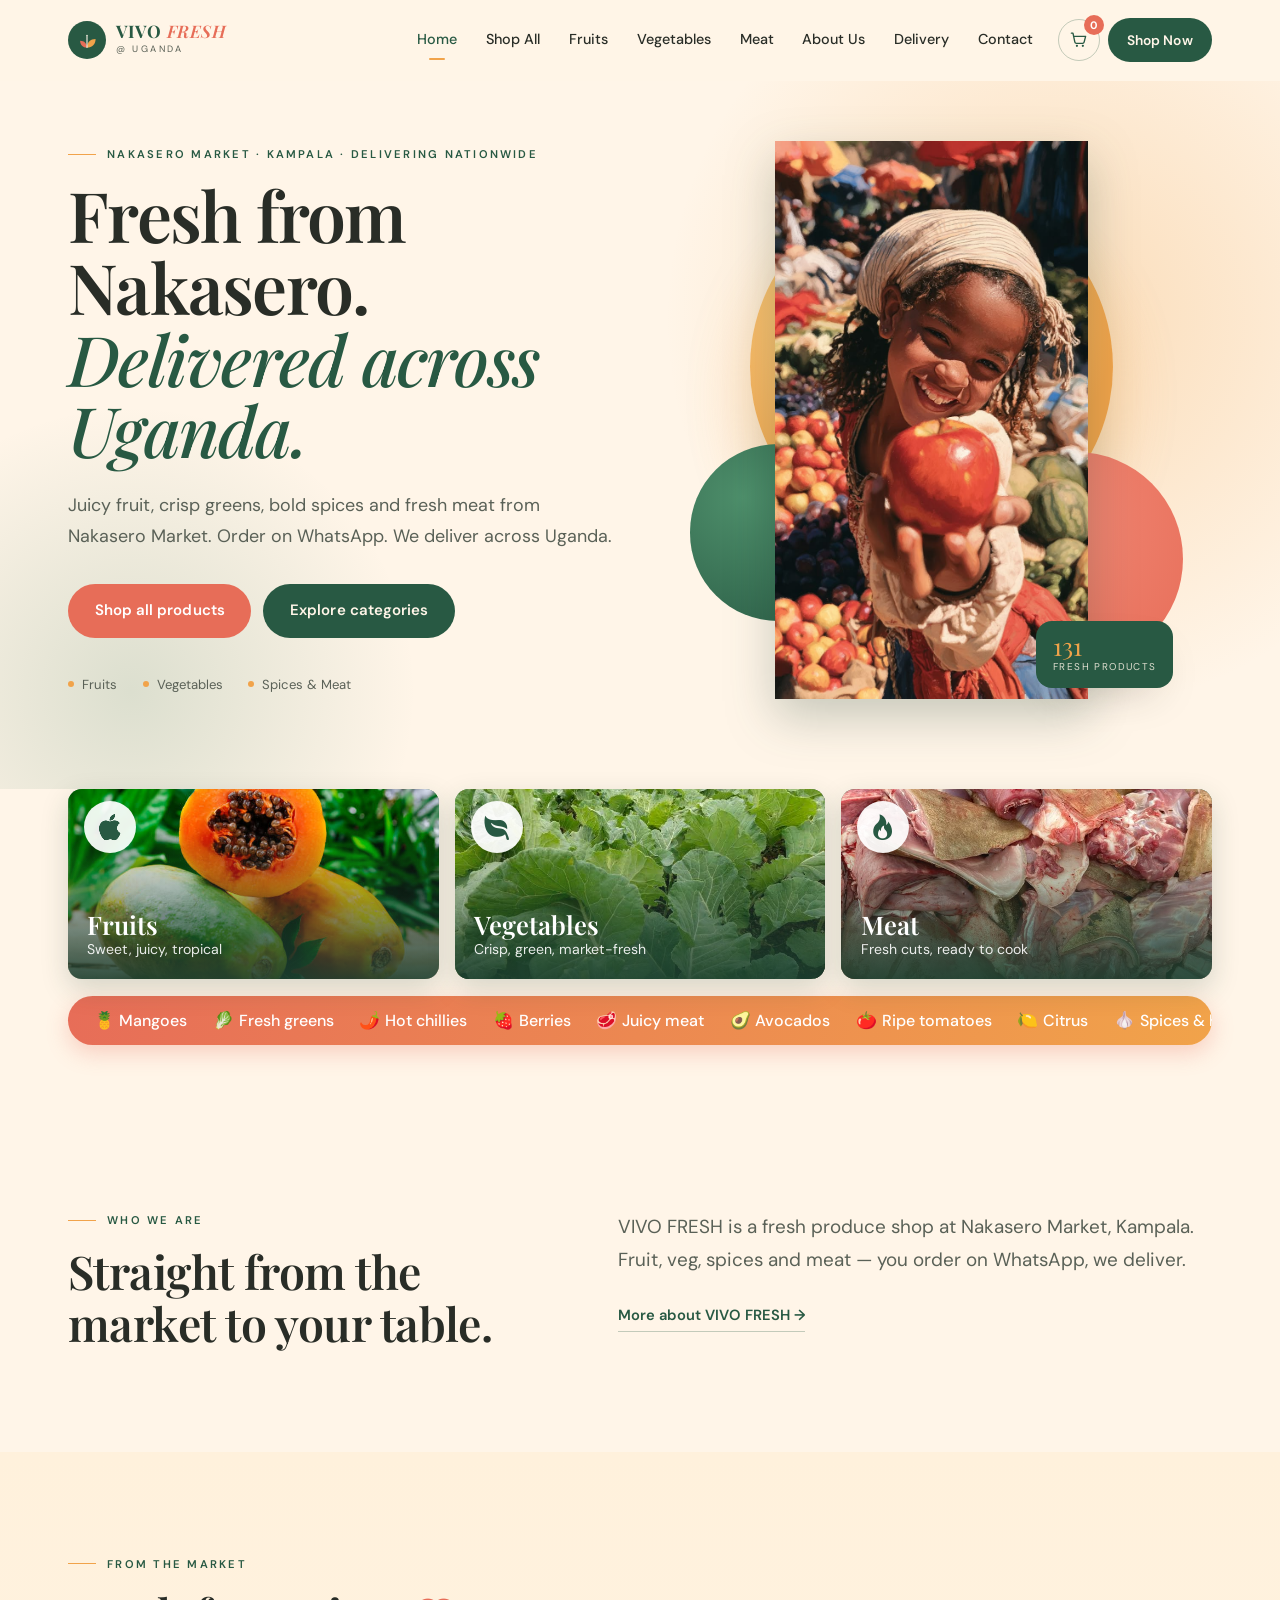
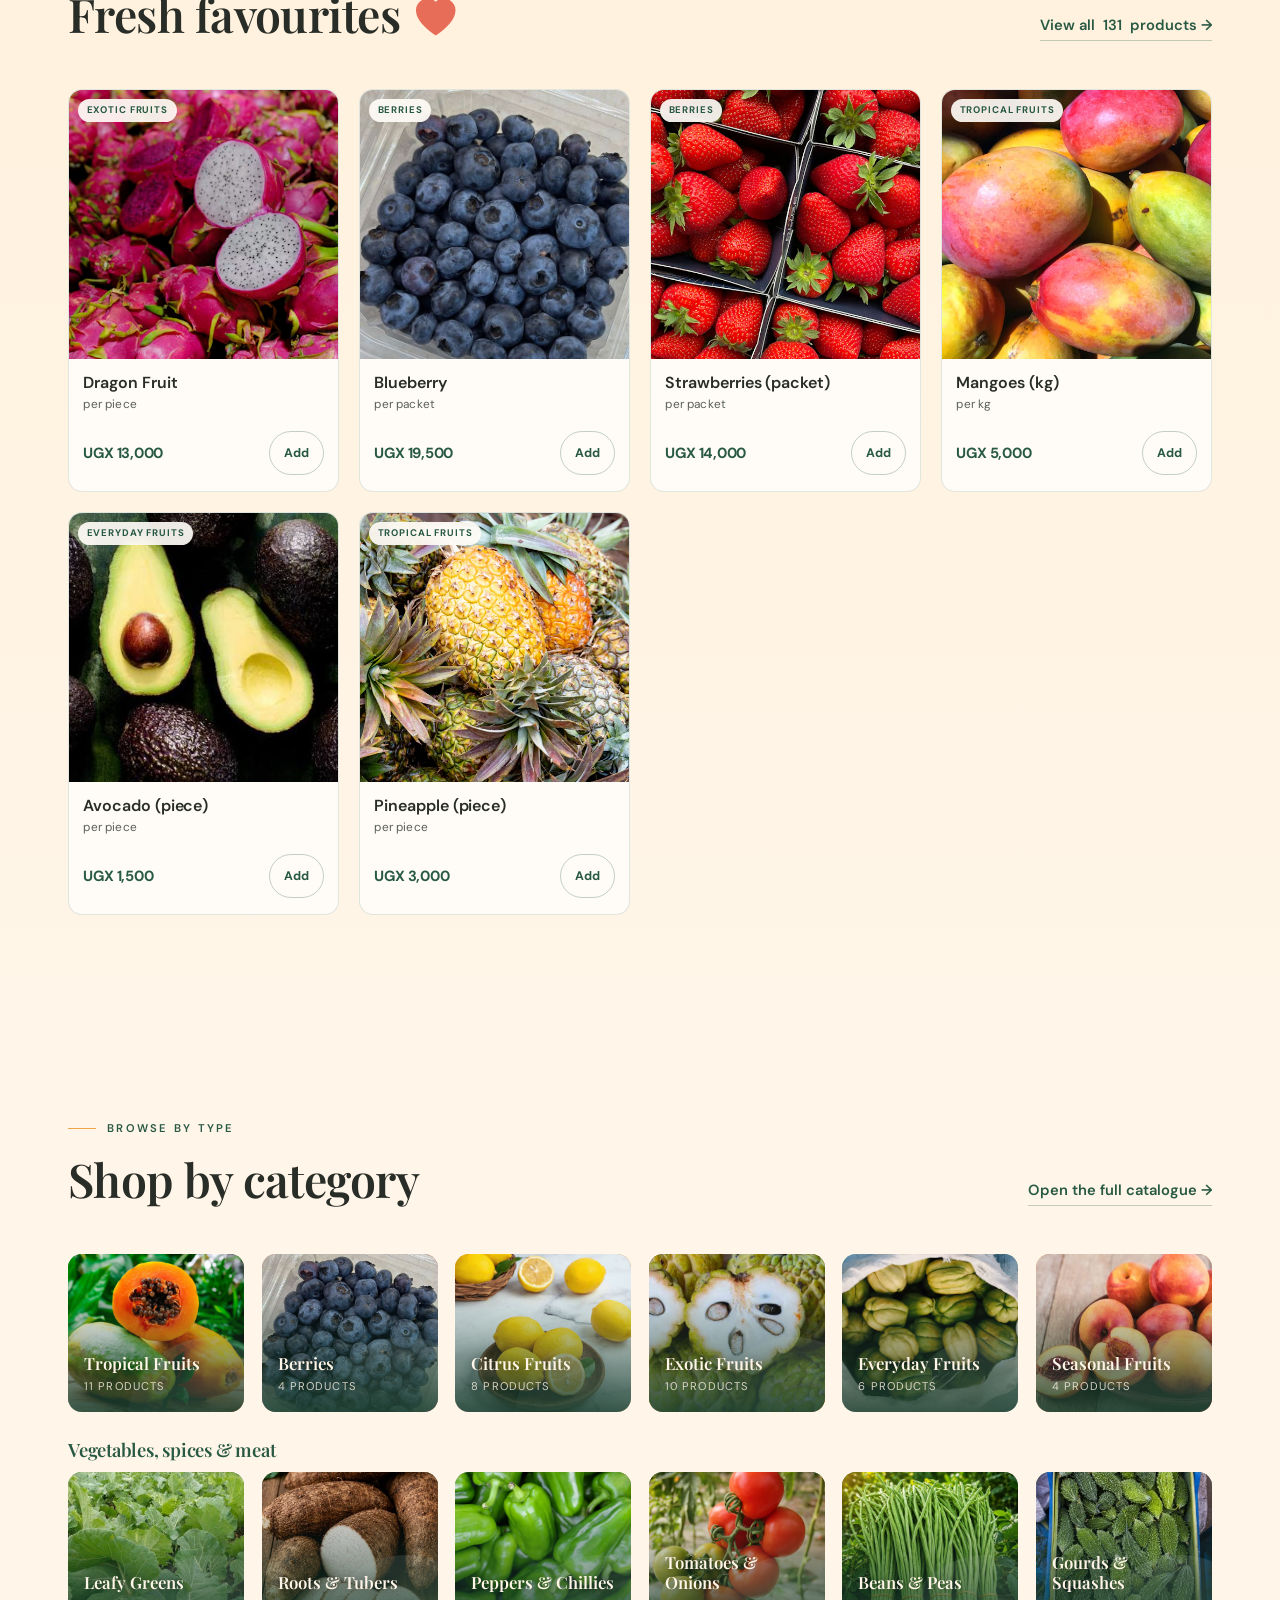
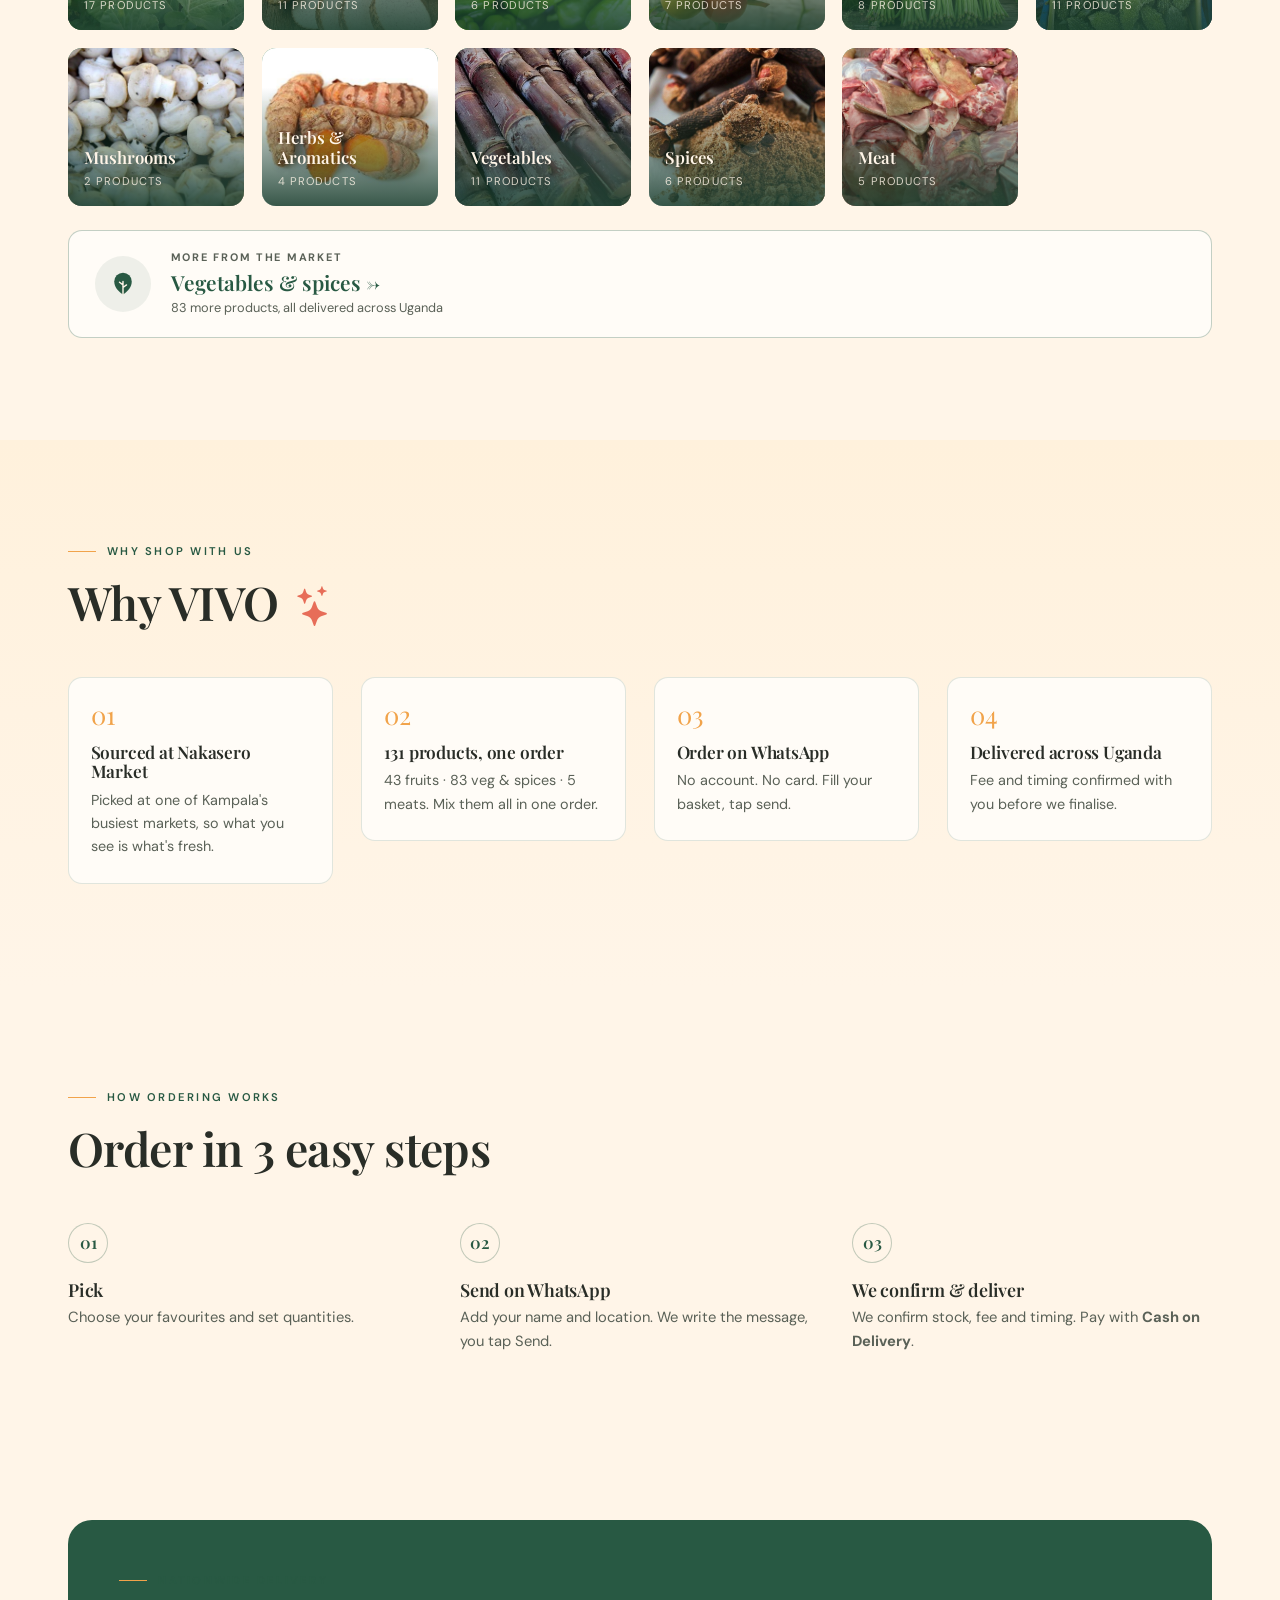
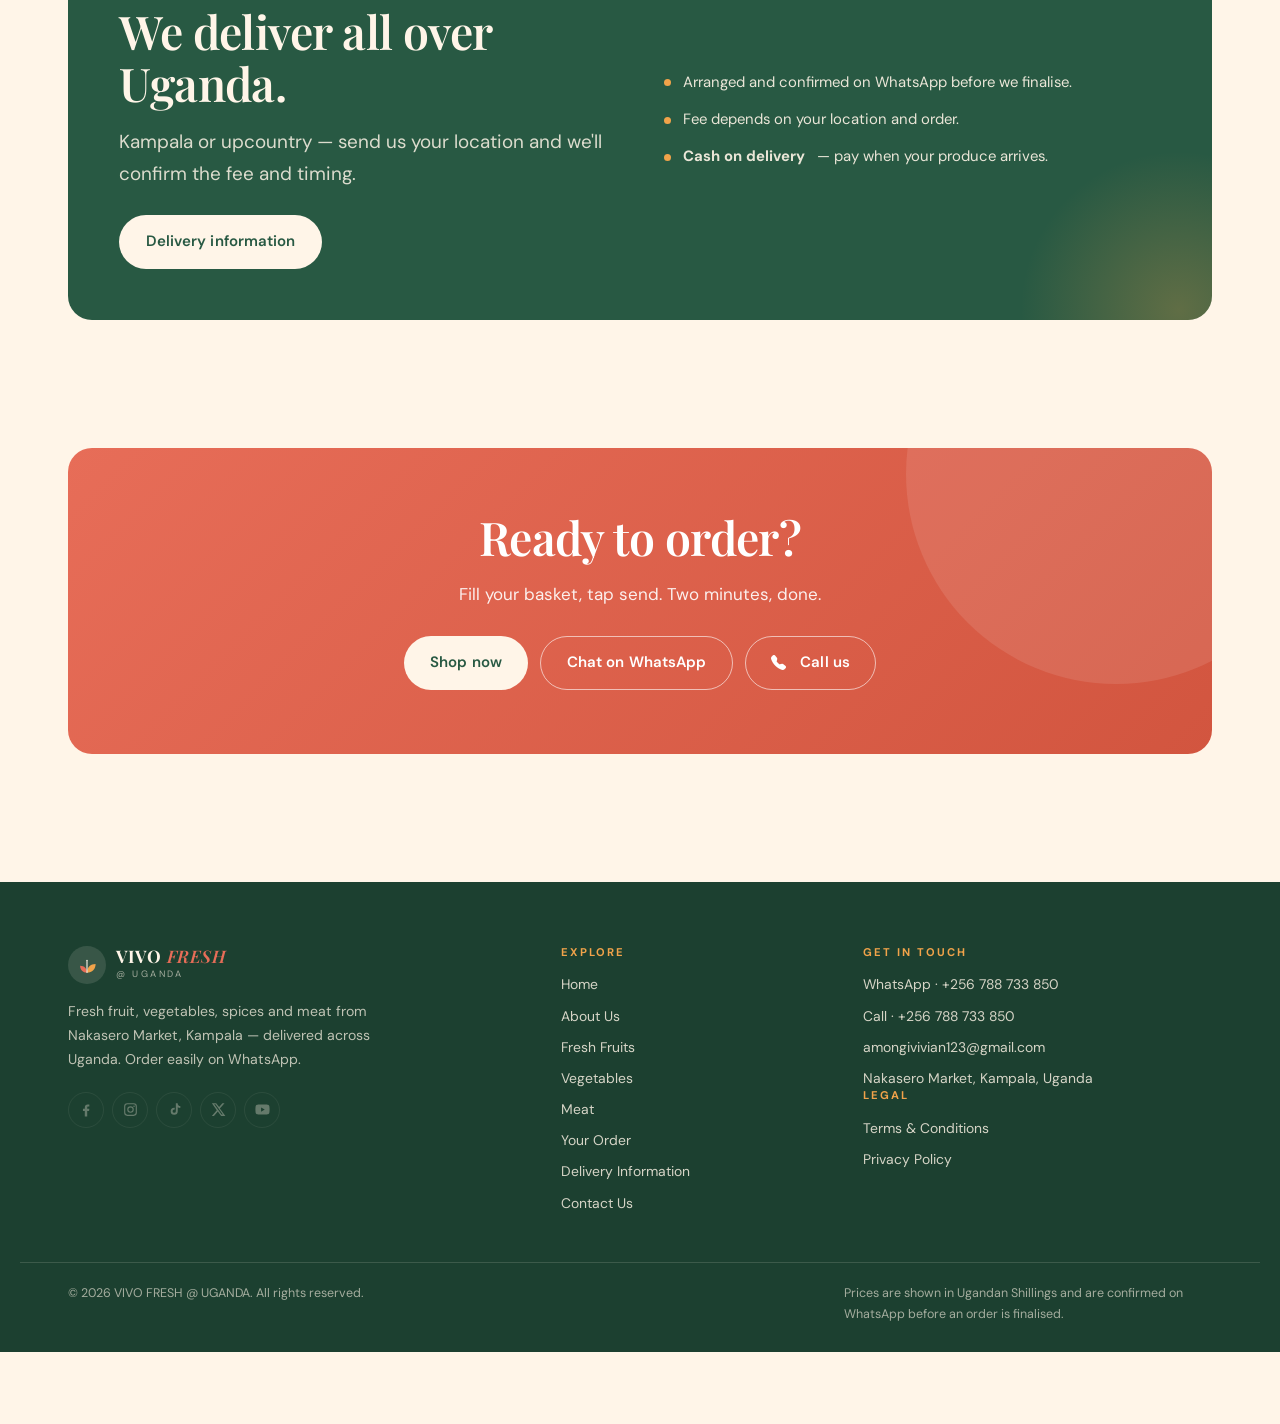
==== commit 82a6f4f5: "link sharing disables and meat section separated to avoid confusion" ====
--- a/index.html
+++ b/index.html
@@ -31,6 +31,8 @@
         rel="stylesheet" />
 
     <link rel="stylesheet" href="css/style.css" />
+    <link rel="preload" href="assets/fonts/bootstrap-icons-subset.woff2" as="font" type="font/woff2" crossorigin />
+    <link rel="stylesheet" href="css/icons.css" />
     <link rel="stylesheet" href="css/responsive.css" />
     <link rel="stylesheet" href="css/animations.css" />
     <script>
@@ -88,7 +90,7 @@
                     <li><a class="nav__link" href="products.html">Fruits</a></li>
                     <li><a class="nav__link" href="vegetables.html">Vegetables</a></li>
                     <li>
-                        <a class="nav__link" href="vegetables.html?category=Meat">Meat</a>
+                        <a class="nav__link" href="meat.html">Meat</a>
                     </li>
                     <li><a class="nav__link" href="about.html">About Us</a></li>
                     <li><a class="nav__link" href="delivery.html">Delivery</a></li>
@@ -144,34 +146,22 @@
                     </ul>
                 </div>
 
-                <div class="hero__art">
-                    <div class="hero__arch" data-media data-tone="exotic">
-                        <img src="assets/images/fruits/dragon-fruit.avif"
-                            alt="Fresh dragon fruit from VIVO FRESH @ UGANDA" width="440" height="550" onerror="
-                  this.parentNode.classList.add('is-fallback');
-                  this.remove();
-                " />
-                        <span class="media-fallback">Dragon Fruit</span>
-                    </div>
-                    <div class="hero__chip hero__chip--a" data-media data-tone="berries">
-                        <img src="assets/images/fruits/strawberrie.avif" alt="Fresh strawberries" width="128"
-                            height="128" onerror="
-                  this.parentNode.classList.add('is-fallback');
-                  this.remove();
-                " />
-                        <span class="media-fallback">Strawberries</span>
-                    </div>
-                    <div class="hero__chip hero__chip--b" data-media data-tone="tropical">
-                        <img src="assets/images/fruits/mangoes.avif" alt="Fresh mangoes" width="128" height="128"
-                            onerror="
-                  this.parentNode.classList.add('is-fallback');
-                  this.remove();
-                " />
-                        <span class="media-fallback">Mangoes</span>
-                    </div>
-                    <div class="hero__badge">
-                        <span class="hero__badge-num" data-catalog-count="all">131</span>
-                        <span class="hero__badge-txt">fresh products</span>
+                <div class="hero__art hero__art--girl">
+                    <!-- HERO PHOTO: save your picture as assets/images/hero-girl.webp (transparent background,
+                         about 1000x1200, under 200 KB). Until that file exists, the placeholder is shown. -->
+                    <div class="herogirl">
+                        <span class="herogirl__blob herogirl__blob--gold" aria-hidden="true"></span>
+                        <span class="herogirl__blob herogirl__blob--coral" aria-hidden="true"></span>
+                        <span class="herogirl__blob herogirl__blob--green" aria-hidden="true"></span>
+                        <!-- fill in here -->
+                        <img class="herogirl__img" src="./assets/images/hero-girl.jpg"
+                            alt="A smiling VIVO FRESH shopper surrounded by fresh fruits and vegetables"
+                            width="1000" height="1200" fetchpriority="high" decoding="async"
+                            onerror="this.onerror=null;this.src='assets/images/hero-girl-placeholder.svg';this.parentNode.classList.add('is-placeholder');">
+                        <div class="hero__badge">
+                            <span class="hero__badge-num" data-catalog-count="all">131</span>
+                            <span class="hero__badge-txt">fresh products</span>
+                        </div>
                     </div>
                 </div>
             </div>
@@ -183,18 +173,18 @@
                 <div class="foodstrip">
                     <div class="foodcards">
                         <a class="foodcard" href="products.html" data-photo-cat="Tropical Fruits" data-tone="exotic">
-                            <span class="foodcard__emoji" aria-hidden="true">🍍</span>
+                            <span class="foodcard__emoji" aria-hidden="true"><i class="bi bi-apple" aria-hidden="true"></i></span>
                             <span class="foodcard__title">Fruits</span>
                             <span class="foodcard__sub">Sweet, juicy, tropical</span>
                         </a>
                         <a class="foodcard" href="vegetables.html" data-photo-cat="Leafy Greens" data-tone="everyday">
-                            <span class="foodcard__emoji" aria-hidden="true">🥬</span>
+                            <span class="foodcard__emoji" aria-hidden="true"><i class="bi bi-leaf-fill" aria-hidden="true"></i></span>
                             <span class="foodcard__title">Vegetables</span>
                             <span class="foodcard__sub">Crisp, green, market-fresh</span>
                         </a>
-                        <a class="foodcard" href="vegetables.html?category=Meat" data-photo-cat="Meat"
+                        <a class="foodcard" href="meat.html" data-photo-cat="Meat"
                             data-tone="berries">
-                            <span class="foodcard__emoji" aria-hidden="true">🥩</span>
+                            <span class="foodcard__emoji" aria-hidden="true"><i class="bi bi-fire" aria-hidden="true"></i></span>
                             <span class="foodcard__title">Meat</span>
                             <span class="foodcard__sub">Fresh cuts, ready to cook</span>
                         </a>
@@ -243,7 +233,7 @@
                 <header class="section__head">
                     <div>
                         <p class="eyebrow">From the market</p>
-                        <h2 class="h2">Fresh favourites 🍓</h2>
+                        <h2 class="h2">Fresh favourites <i class="bi bi-heart-fill title-icon" aria-hidden="true"></i></h2>
                     </div>
                     <a class="link-arrow" href="products.html">View all <span data-catalog-count="all">131</span>
                         products →</a>
@@ -276,8 +266,8 @@
                         </span>
                         <span class="sector-switch__text">
                             <span class="sector-switch__eyebrow">More from the market</span>
-                            <span class="sector-switch__title">Vegetables, spices &amp; meat →</span>
-                            <span class="sector-switch__sub"><span data-catalog-count="veg">88</span> more products, all
+                            <span class="sector-switch__title">Vegetables &amp; spices →</span>
+                            <span class="sector-switch__sub"><span data-catalog-count="veg">83</span> more products, all
                                 delivered across Uganda</span>
                         </span>
                     </a>
@@ -291,7 +281,7 @@
                 <header class="section__head">
                     <div>
                         <p class="eyebrow">Why shop with us</p>
-                        <h2 class="h2">Why VIVO 🥭</h2>
+                        <h2 class="h2">Why VIVO <i class="bi bi-stars title-icon" aria-hidden="true"></i></h2>
                     </div>
                 </header>
                 <div class="valuegrid">
@@ -310,7 +300,8 @@
                         </h3>
                         <p class="value__text">
                             <span data-catalog-count="fruits">43</span> fruits ·
-                            <span data-catalog-count="veg">88</span> veg, spices &amp; meat.
+                            <span data-catalog-count="veg">83</span> veg &amp; spices ·
+                            <span data-catalog-count="meat">5</span> meats.
                             Mix them all in one order.
                         </p>
                     </article>
@@ -403,7 +394,7 @@
                         <a class="btn btn--ghost" href="#" data-wa="general"
                             style="border-color: rgba(255, 255, 255, 0.6); color: #fff">Chat on WhatsApp</a>
                         <a class="btn btn--ghost" href="tel:+256788733850"
-                            style="border-color: rgba(255, 255, 255, 0.6); color: #fff">📞 Call us</a>
+                            style="border-color: rgba(255, 255, 255, 0.6); color: #fff"><i class="bi bi-telephone-fill" aria-hidden="true"></i> Call us</a>
                     </div>
                 </div>
             </div>
@@ -440,7 +431,7 @@
                     <li><a href="about.html">About Us</a></li>
                     <li><a href="products.html">Fresh Fruits</a></li>
                     <li><a href="vegetables.html">Vegetables</a></li>
-                    <li><a href="vegetables.html?category=Meat">Meat</a></li>
+                    <li><a href="meat.html">Meat</a></li>
                     <li><a href="cart.html">Your Order</a></li>
                     <li><a href="delivery.html">Delivery Information</a></li>
                     <li><a href="contact.html">Contact Us</a></li>
@@ -483,6 +474,7 @@
     <script src="js/config.js"></script>
     <script src="js/data/fruits.js"></script>
     <script src="js/data/vegetables.js"></script>
+    <script src="js/data/meat.js"></script>
     <script src="js/main.js"></script>
     <script src="js/whatsapp.js"></script>
     <script src="js/cart.js"></script>
--- a/css/icons.css
+++ b/css/icons.css
@@ -0,0 +1,36 @@
+/* Bootstrap Icons 1.13.1 (MIT) — subset bundled locally: only the icons this site uses.
+   Add a new icon: re-subset assets/fonts/bootstrap-icons-subset.woff2 and add its class below. */
+@font-face {
+  font-family: "bootstrap-icons";
+  src: url("../assets/fonts/bootstrap-icons-subset.woff2") format("woff2");
+  font-display: swap;
+}
+.bi { display: inline-block; font-family: "bootstrap-icons" !important; font-style: normal; font-weight: normal !important; font-variant: normal; line-height: 1; vertical-align: -0.125em; -webkit-font-smoothing: antialiased; }
+.bi::before { display: inline-block; font-family: "bootstrap-icons" !important; }
+.bi-apple::before { content: "\f65b"; }
+.bi-leaf-fill::before { content: "\f90b"; }
+.bi-fire::before { content: "\f7f6"; }
+.bi-lightning-charge-fill::before { content: "\f46c"; }
+.bi-heart-fill::before { content: "\f415"; }
+.bi-tree-fill::before { content: "\f5e1"; }
+.bi-droplet-fill::before { content: "\f30b"; }
+.bi-sun-fill::before { content: "\f5a1"; }
+.bi-flower2::before { content: "\f3ce"; }
+.bi-star-fill::before { content: "\f586"; }
+.bi-stars::before { content: "\f589"; }
+.bi-telephone-fill::before { content: "\f5b4"; }
+.bi-whatsapp::before { content: "\f618"; }
+.bi-basket2-fill::before { content: "\f181"; }
+.bi-emoji-smile::before { content: "\f327"; }
+.bi-emoji-frown::before { content: "\f31d"; }
+.bi-geo-alt-fill::before { content: "\f3e7"; }
+.bi-truck::before { content: "\f5ea"; }
+.bi-bag-check::before { content: "\f171"; }
+.bi-shield-check::before { content: "\f52f"; }
+.bi-cash-coin::before { content: "\f632"; }
+.bi-chat-dots-fill::before { content: "\f249"; }
+.bi-check-circle-fill::before { content: "\f26a"; }
+.bi-x-circle-fill::before { content: "\f622"; }
+.bi-exclamation-triangle-fill::before { content: "\f33a"; }
+.bi-lock-fill::before { content: "\f47a"; }
+.bi-camera-fill::before { content: "\f219"; }
--- a/css/responsive.css
+++ b/css/responsive.css
@@ -1047,3 +1047,32 @@
   touch-action: manipulation;
   -webkit-tap-highlight-color: transparent;
 }
+
+
+/* ============================================================
+   ROUND 5 — hero photo slot, icons, link-safety feedback
+   ============================================================ */
+.hero__art--girl { display: flex; justify-content: center; align-items: center; }
+.herogirl { position: relative; width: min(100%, 520px); aspect-ratio: 5 / 6; isolation: isolate; }
+.herogirl__blob { position: absolute; z-index: -1; border-radius: 50%; }
+.herogirl__blob--gold { width: 78%; aspect-ratio: 1; left: 11%; top: 8%; background: radial-gradient(circle at 35% 30%, #ffd58a, #f1a34a 70%); box-shadow: 0 30px 60px rgba(241, 163, 74, 0.35); }
+.herogirl__blob--coral { width: 46%; aspect-ratio: 1; right: -4%; bottom: 6%; background: radial-gradient(circle at 30% 30%, #f28b78, #e76d58); }
+.herogirl__blob--green { width: 38%; aspect-ratio: 1; left: -2%; bottom: 14%; background: radial-gradient(circle at 30% 30%, #4e8f6b, #285943); }
+.herogirl__img { position: relative; width: 100%; height: 100%; object-fit: contain; display: block; filter: drop-shadow(0 18px 24px rgba(28, 64, 48, 0.25)); }
+.herogirl.is-placeholder .herogirl__blob { display: none; }
+.herogirl .hero__badge { z-index: 2; }
+@media (prefers-reduced-motion: no-preference) {
+  .herogirl__blob--coral { animation: floaty 7s ease-in-out infinite; }
+  .herogirl__blob--green { animation: floaty 9s ease-in-out infinite reverse; }
+}
+@keyframes floaty { 50% { transform: translateY(-12px); } }
+@media (max-width: 720px) { .herogirl { width: min(88%, 380px); margin-inline: auto; } }
+
+.title-icon { color: var(--coral); font-size: 0.85em; margin-left: 0.15em; }
+.foodcard__emoji { display: grid; place-items: center; width: 52px; height: 52px; border-radius: 50%; background: rgba(255, 255, 255, 0.92); color: var(--green); font-size: 1.6rem; filter: none; box-shadow: 0 6px 16px rgba(0, 0, 0, 0.22); }
+@media (max-width: 720px) { .foodcard__emoji { width: 56px; height: 56px; font-size: 1.8rem; } }
+.ribbon .bi { margin-right: 0.35rem; font-size: 1.05em; }
+.btn .bi { margin-right: 0.35rem; }
+
+.charcount.is-bad { color: #b3261e; font-weight: 600; }
+.field input.has-error, .field textarea.has-error { border-color: #b3261e; }
